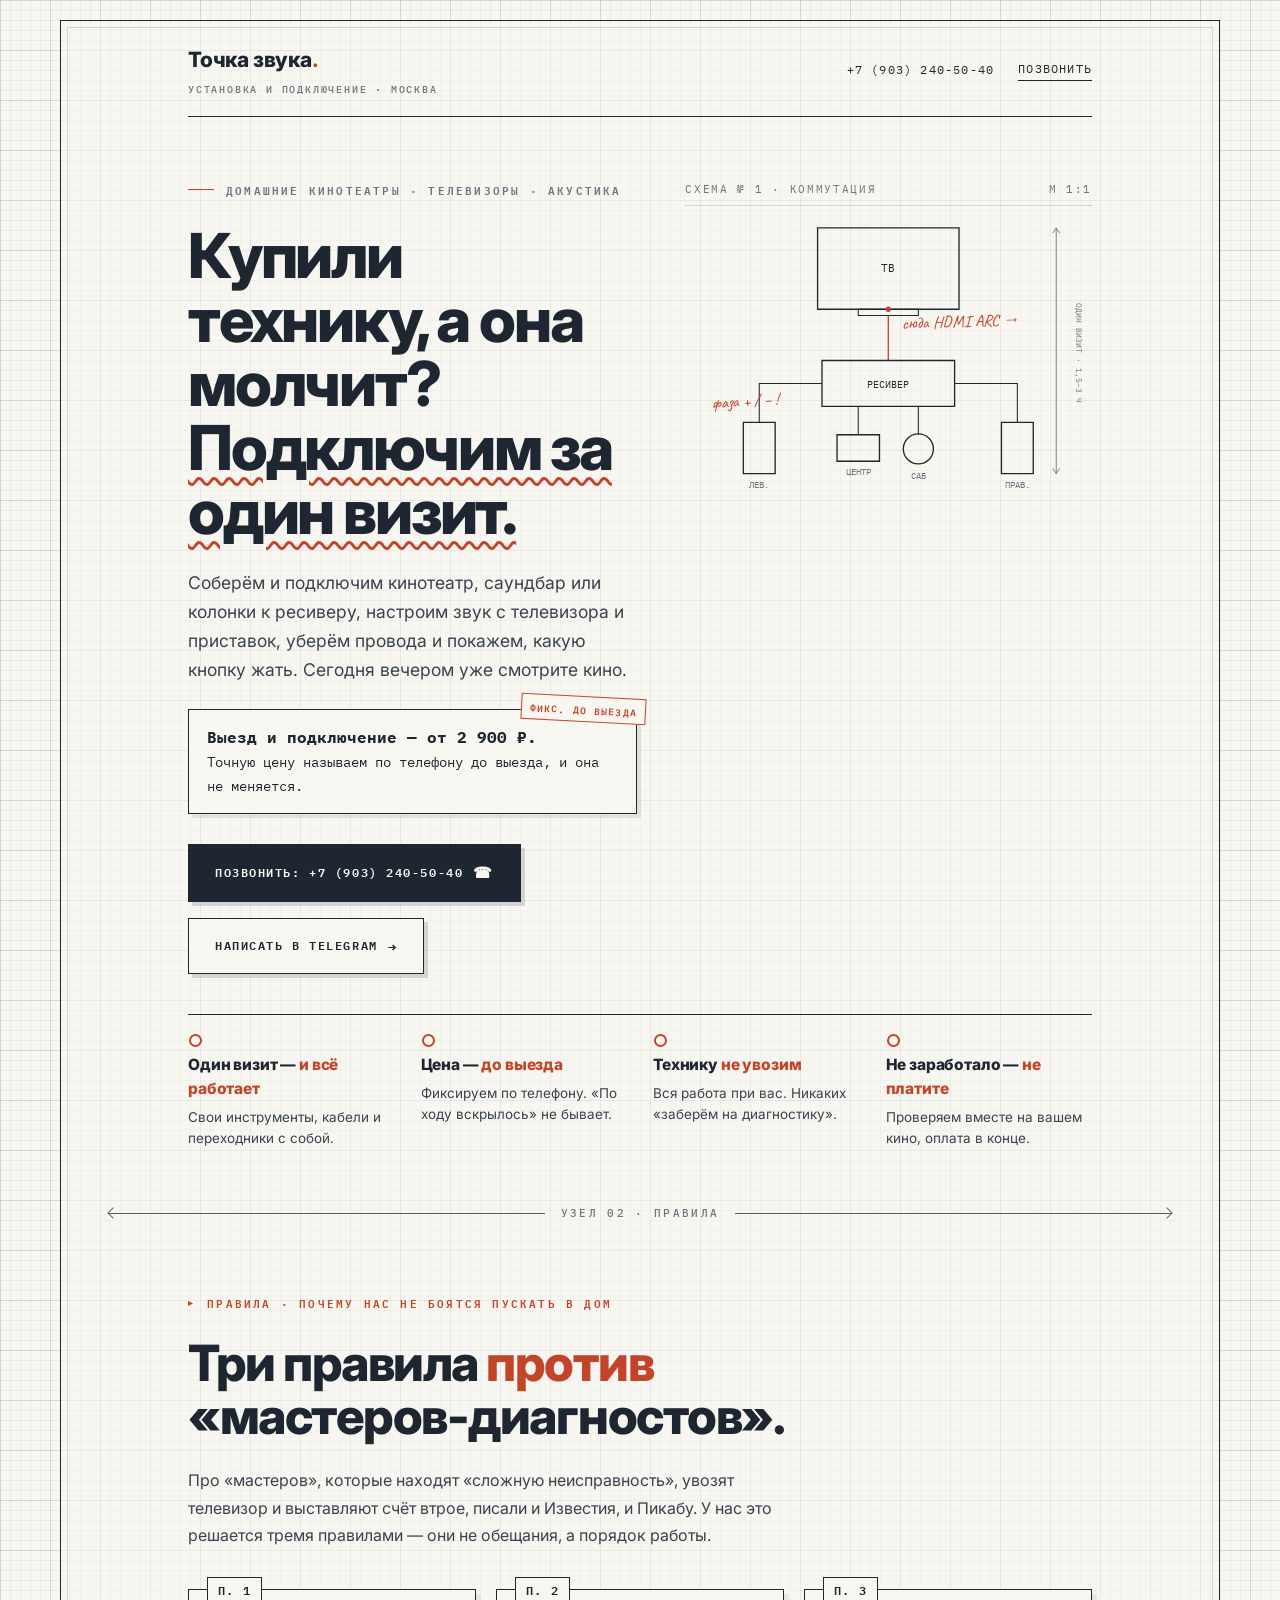
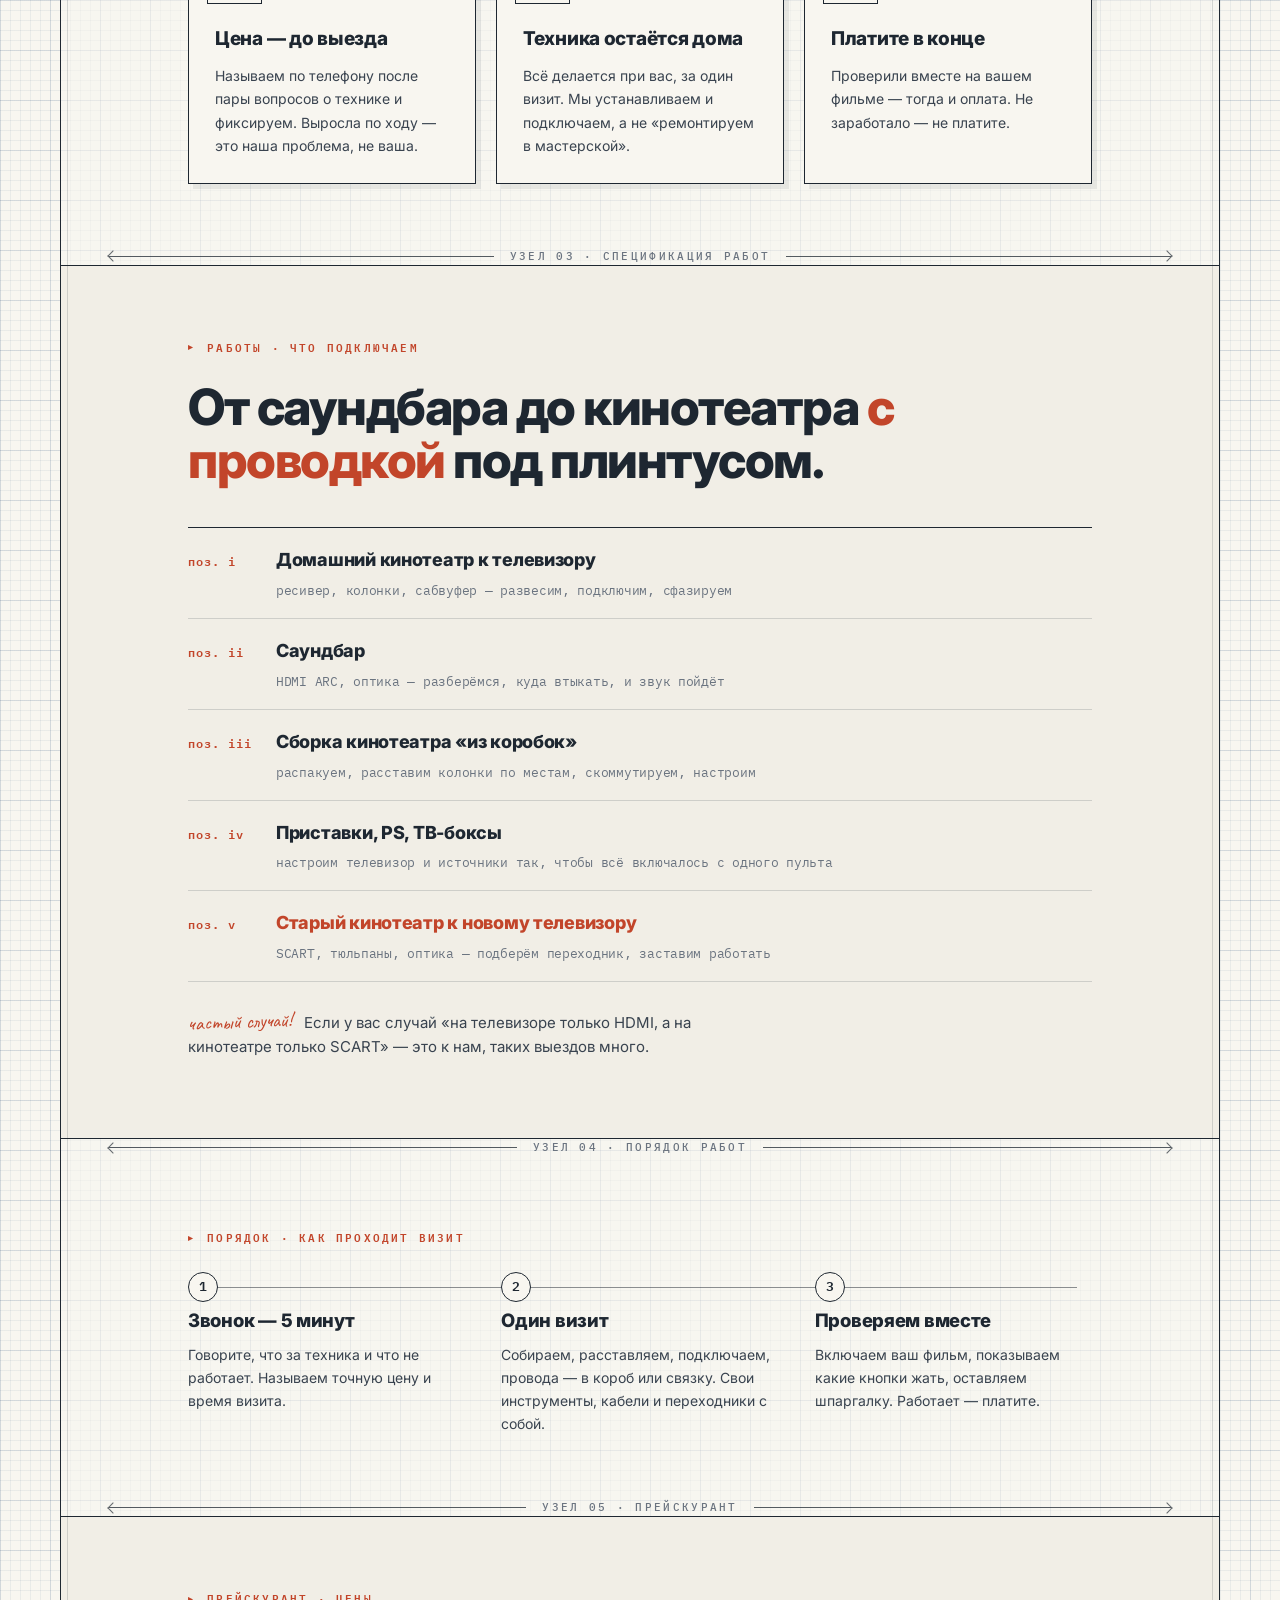
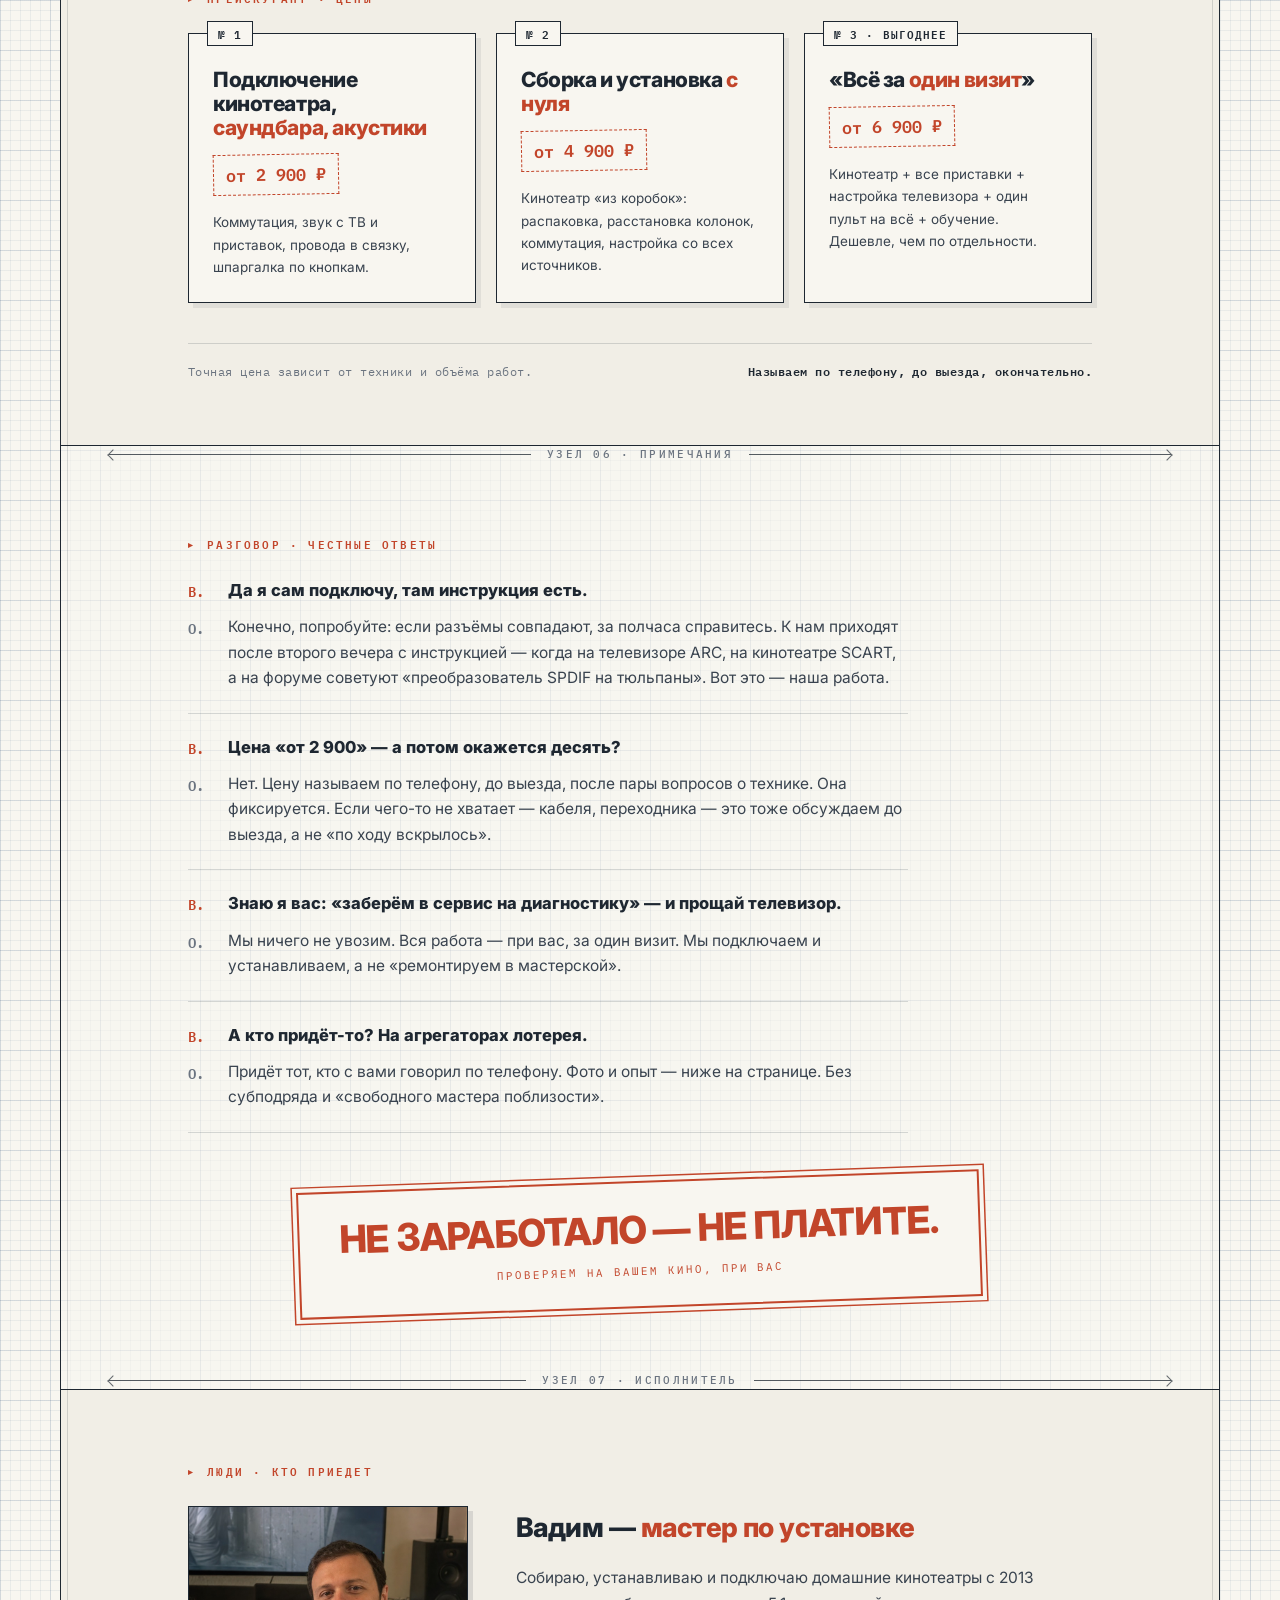
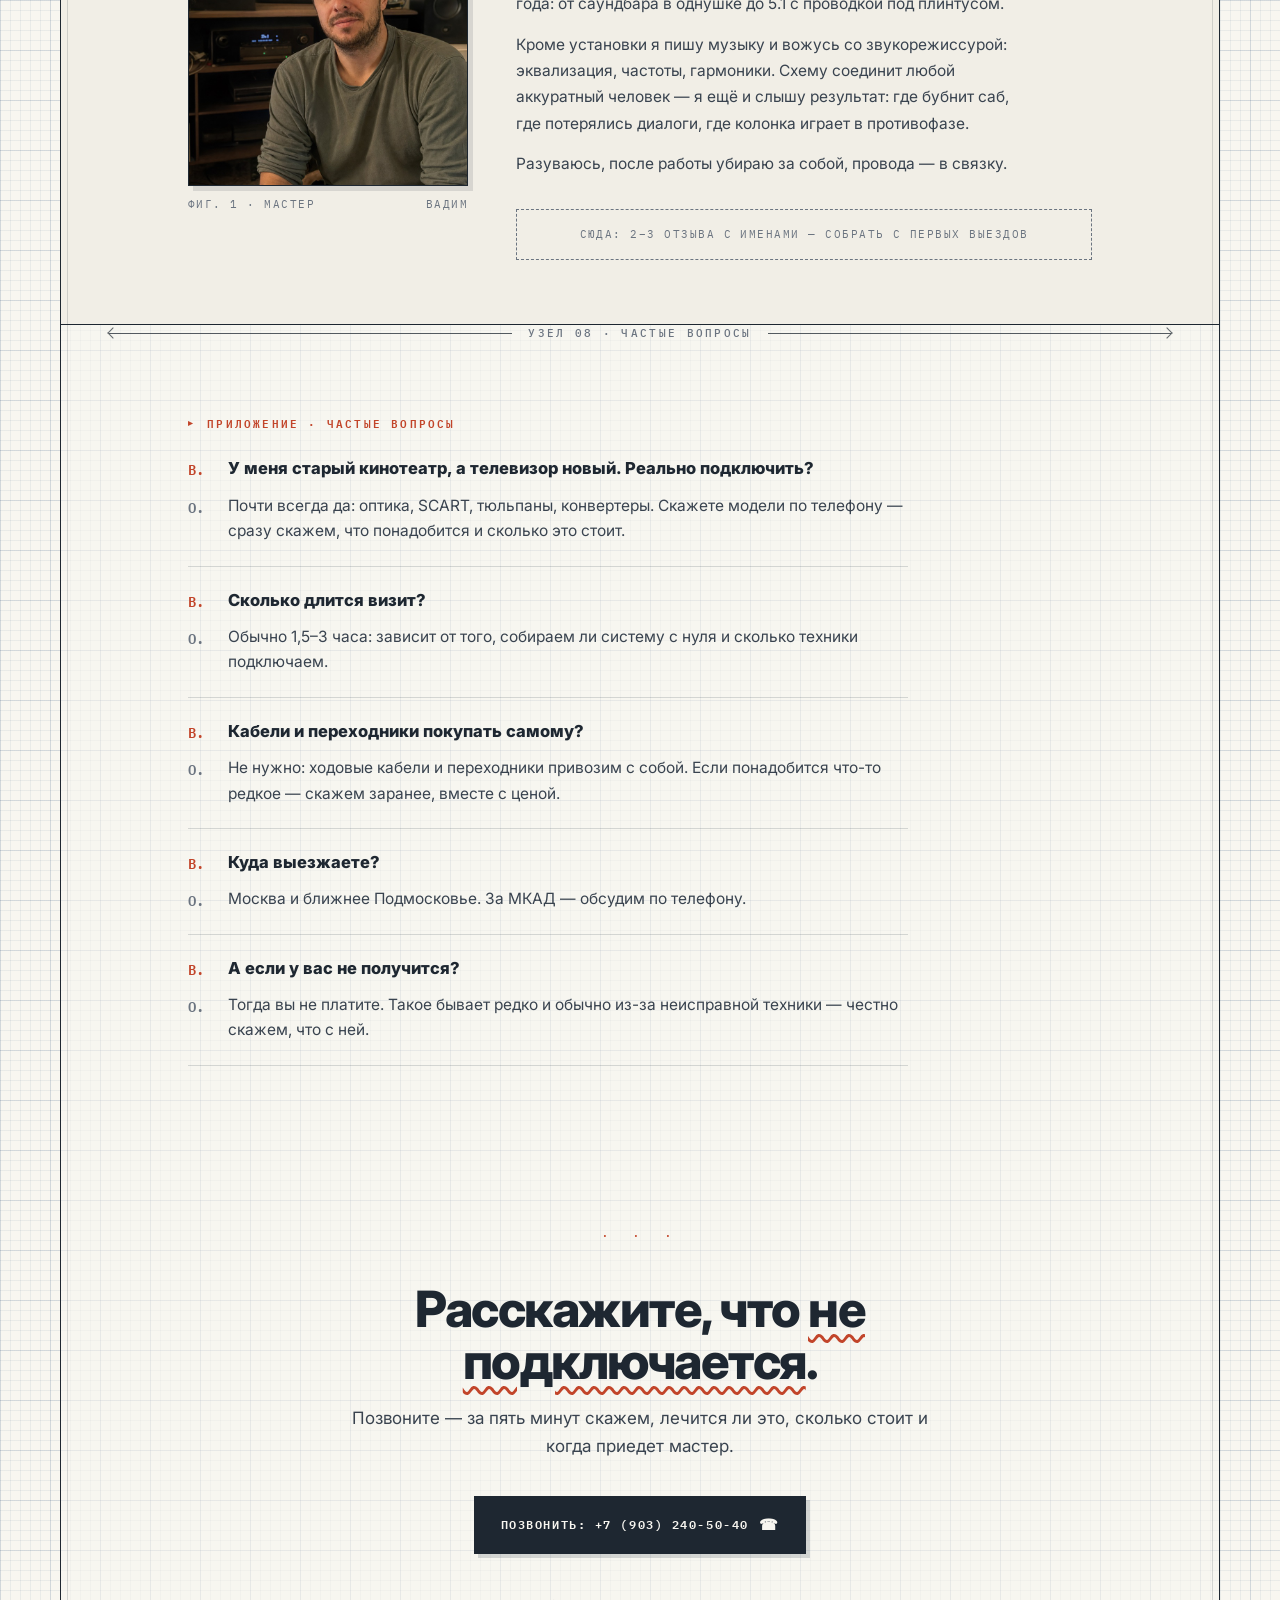
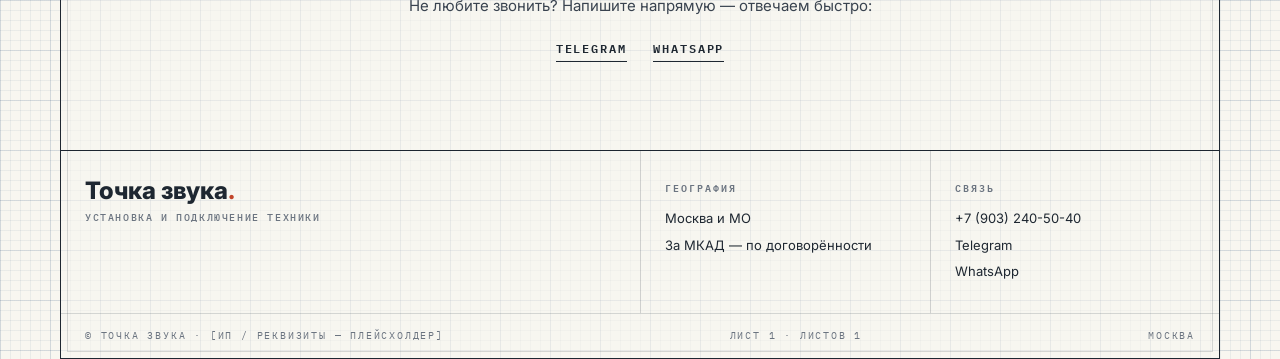
==== index.html @ dd2808a8 "feat: фото мастера в блоке «Кто приедет» Co-Authored-By: Claude Fable 5 <noreply@anthropic.com>" ====
<!doctype html>
<html lang="ru">
<head>
<meta charset="utf-8" />
<meta name="viewport" content="width=device-width,initial-scale=1,viewport-fit=cover" />
<title>Точка звука — установка и подключение домашних кинотеатров и ТВ в Москве</title>
<meta name="description" content="Соберём и подключим домашний кинотеатр, саундбар или колонки к ресиверу за один визит. Цена до выезда, технику не увозим, не заработало — не платите. Москва.">
<link rel="canonical" href="https://tochka-zvuka.ru/">
<link rel="icon" href="/favicon.ico" sizes="16x16 32x32" type="image/x-icon">
<meta property="og:type" content="website">
<meta property="og:title" content="Точка звука — установка и подключение домашних кинотеатров в Москве">
<meta property="og:description" content="Купили технику, а она молчит? Подключим за один визит. Цена до выезда, технику не увозим, не заработало — не платите.">
<meta property="og:url" content="https://tochka-zvuka.ru/">
<meta property="og:locale" content="ru_RU">
<script type="application/ld+json">
{
  "@context": "https://schema.org",
  "@type": "LocalBusiness",
  "name": "Точка звука",
  "description": "Сборка, установка и подключение домашних кинотеатров, саундбаров и акустики в Москве. Мастер Вадим работает с домашними кинотеатрами с 2013 года, сам пишет музыку и настраивает звук на слух. Один визит, цена фиксируется до выезда, технику не увозим, оплата после проверки результата.",
  "url": "https://tochka-zvuka.ru/",
  "telephone": "+79032405040",
  "priceRange": "2900–6900 ₽",
  "areaServed": [
    { "@type": "City", "name": "Москва" },
    { "@type": "AdministrativeArea", "name": "Московская область" }
  ],
  "address": { "@type": "PostalAddress", "addressLocality": "Москва", "addressCountry": "RU" },
  "makesOffer": [
    {
      "@type": "Offer",
      "itemOffered": { "@type": "Service", "name": "Подключение домашнего кинотеатра, саундбара или акустики к телевизору", "serviceType": "Подключение аудио- и видеотехники" },
      "priceSpecification": { "@type": "PriceSpecification", "minPrice": 2900, "priceCurrency": "RUB" }
    },
    {
      "@type": "Offer",
      "itemOffered": { "@type": "Service", "name": "Сборка и установка домашнего кинотеатра с нуля", "serviceType": "Установка домашнего кинотеатра" },
      "priceSpecification": { "@type": "PriceSpecification", "minPrice": 4900, "priceCurrency": "RUB" }
    },
    {
      "@type": "Offer",
      "itemOffered": { "@type": "Service", "name": "Кинотеатр, приставки и настройка телевизора за один визит", "serviceType": "Комплексная установка и настройка техники" },
      "priceSpecification": { "@type": "PriceSpecification", "minPrice": 6900, "priceCurrency": "RUB" }
    }
  ]
}
</script>
<script type="application/ld+json">
{
  "@context": "https://schema.org",
  "@type": "FAQPage",
  "mainEntity": [
    {
      "@type": "Question",
      "name": "Можно ли подключить старый домашний кинотеатр к новому телевизору?",
      "acceptedAnswer": { "@type": "Answer", "text": "Почти всегда да: через оптику, SCART, тюльпаны или конвертеры. Назовите модели по телефону — сразу скажем, что понадобится и сколько это стоит." }
    },
    {
      "@type": "Question",
      "name": "Сколько длится визит мастера?",
      "acceptedAnswer": { "@type": "Answer", "text": "Обычно 1,5–3 часа: зависит от того, собираем ли систему с нуля и сколько техники подключаем." }
    },
    {
      "@type": "Question",
      "name": "Нужно ли самому покупать кабели и переходники?",
      "acceptedAnswer": { "@type": "Answer", "text": "Не нужно: ходовые кабели и переходники мастер привозит с собой. Если понадобится что-то редкое — скажем заранее, вместе с ценой." }
    },
    {
      "@type": "Question",
      "name": "Куда выезжает мастер?",
      "acceptedAnswer": { "@type": "Answer", "text": "Москва и ближнее Подмосковье. За МКАД — по договорённости." }
    },
    {
      "@type": "Question",
      "name": "Что, если подключить не получится?",
      "acceptedAnswer": { "@type": "Answer", "text": "Тогда вы не платите. Такое бывает редко и обычно из-за неисправной техники — честно скажем, что с ней." }
    }
  ]
}
</script>
<link rel="preconnect" href="https://fonts.googleapis.com">
<link rel="preconnect" href="https://fonts.gstatic.com" crossorigin>
<link href="https://fonts.googleapis.com/css2?family=Inter:wght@400;500;600;800&family=IBM+Plex+Mono:wght@400;500;600&family=Caveat:wght@500;600&display=swap" rel="stylesheet">
<style>
  /* чертёжный стиль: миллиметровка, графит, красный карандаш */
  :root {
    --paper: #f8f6f0;
    --paper-2: #f1eee6;
    --ink: #1e2731;
    --ink-2: #39434f;
    --pencil: #6b7480;
    --grid: rgba(46, 84, 126, .07);
    --grid-2: rgba(46, 84, 126, .12);
    --rule: rgba(30, 39, 49, .16);
    --red: #c2452a;
    --red-soft: rgba(194, 69, 42, .08);
    --mono: 'IBM Plex Mono', ui-monospace, monospace;
    --hand: 'Caveat', cursive;
  }
  * { box-sizing: border-box; }
  html { scroll-behavior: smooth; }
  html, body { margin: 0; padding: 0; }
  body {
    background: var(--paper);
    background-image:
      linear-gradient(var(--grid) 1px, transparent 1px),
      linear-gradient(90deg, var(--grid) 1px, transparent 1px),
      linear-gradient(var(--grid-2) 1px, transparent 1px),
      linear-gradient(90deg, var(--grid-2) 1px, transparent 1px);
    background-size: 10px 10px, 10px 10px, 50px 50px, 50px 50px;
    color: var(--ink);
    font-family: 'Inter', system-ui, sans-serif;
    font-size: 16px;
    line-height: 1.6;
    -webkit-font-smoothing: antialiased;
  }
  ::selection { background: var(--ink); color: var(--paper); }

  /* ── чертёжный лист (рамка) ─────────────────────────────── */
  .sheet {
    max-width: 1160px;
    margin: 20px auto 0;
    border: 1.5px solid var(--ink);
    position: relative;
    background: rgba(248, 246, 240, .55);
  }
  .sheet::after {
    content: "";
    position: absolute; inset: 6px;
    border: 1px solid var(--rule);
    pointer-events: none;
  }
  .wrap { max-width: 1000px; margin: 0 auto; padding: 0 48px; position: relative; z-index: 1; }

  /* ── кнопки-штампы ──────────────────────────────────────── */
  .btn {
    display: inline-flex; align-items: center; gap: 10px;
    font-family: var(--mono);
    font-size: 12px; font-weight: 600;
    letter-spacing: .13em; text-transform: uppercase;
    color: var(--ink);
    background: var(--paper);
    border: 1.5px solid var(--ink);
    padding: 16px 26px;
    text-decoration: none;
    cursor: pointer;
    box-shadow: 4px 4px 0 rgba(30, 39, 49, .16);
    transition: transform .16s ease, box-shadow .16s ease, background .16s ease, color .16s ease, border-color .16s ease;
    position: relative;
  }
  .btn::after { content: "→"; font-size: 14px; transition: transform .16s ease; }
  .btn:hover {
    border-color: var(--red); color: var(--red);
    transform: translate(-1px, -1px);
    box-shadow: 6px 6px 0 rgba(194, 69, 42, .22);
  }
  .btn:hover::after { transform: translateX(4px); }
  .btn:active { transform: translate(3px, 3px); box-shadow: 0 0 0 rgba(0,0,0,0); }
  .btn:focus-visible { outline: 2px dashed var(--red); outline-offset: 4px; }
  .btn.fill { background: var(--ink); color: var(--paper); }
  .btn.fill:hover { background: var(--red); border-color: var(--red); color: var(--paper); }
  .btn.tel::after { content: "☎"; font-size: 15px; }

  /* ── панель ─────────────────────────────────────────────── */
  .topbar {
    display: grid;
    grid-template-columns: 1fr auto;
    align-items: center;
    padding: 22px 0 18px;
    border-bottom: 1.5px solid var(--ink);
  }
  .masthead { font-weight: 800; font-size: 21px; letter-spacing: -0.01em; }
  .masthead .dot { color: var(--red); }
  .masthead small {
    display: block; font-family: var(--mono); font-weight: 500;
    font-size: 10px; letter-spacing: .18em; text-transform: uppercase;
    color: var(--pencil); margin-top: 5px;
  }
  .topbar .meta { display: flex; gap: 24px; align-items: center; font-family: var(--mono); font-size: 12px; letter-spacing: .1em; text-transform: uppercase; }
  .topbar .meta a { color: var(--ink); text-decoration: none; border-bottom: 1px solid transparent; transition: color .15s, border-color .15s; }
  .topbar .meta a:hover { color: var(--red); border-bottom-color: var(--red); }
  .topbar .meta .cta { border-bottom: 1.5px solid var(--ink); padding-bottom: 2px; }

  /* ── размерные линии между блоками ──────────────────────── */
  .dim {
    display: flex; align-items: center; gap: 16px;
    padding: 0; margin: 0 48px;
    user-select: none;
  }
  .dim .l {
    flex: 1; height: 1px; background: var(--ink); position: relative; opacity: .75;
  }
  .dim .l::before, .dim .l::after {
    content: ""; position: absolute; top: -3.5px; border: solid var(--ink);
    border-width: 0 0 1px 1px; width: 7px; height: 7px; opacity: .9;
  }
  .dim .l.a::before { left: 0; transform: rotate(45deg); }
  .dim .l.a::after { display: none; }
  .dim .l.b::after { right: 0; transform: rotate(225deg); }
  .dim .l.b::before { display: none; }
  .dim .t {
    font-family: var(--mono); font-size: 10.5px; font-weight: 500;
    letter-spacing: .22em; text-transform: uppercase; color: var(--pencil);
    white-space: nowrap;
  }

  /* ── заголовки секций ───────────────────────────────────── */
  section { padding: 72px 0 64px; }
  .section-label {
    font-family: var(--mono); font-size: 11px; font-weight: 600;
    letter-spacing: .2em; text-transform: uppercase; color: var(--red);
    display: flex; align-items: center; gap: 12px; margin-bottom: 26px;
  }
  .section-label::before { content: "▸"; font-size: 9px; }
  .section-title {
    font-weight: 800;
    font-size: clamp(30px, 4.2vw, 50px);
    line-height: 1.06; letter-spacing: -0.03em;
    margin: 0 0 40px; max-width: 22ch;
  }
  .section-title em { font-style: normal; color: var(--red); }

  /* ── герой ──────────────────────────────────────────────── */
  .hero { padding: 64px 0 56px; }
  .hero-grid { display: grid; grid-template-columns: 1.05fr .95fr; gap: 48px; align-items: start; }
  .kicker {
    font-family: var(--mono); font-size: 11px; font-weight: 600;
    letter-spacing: .2em; text-transform: uppercase; color: var(--pencil);
    margin-bottom: 26px; display: flex; align-items: center; gap: 12px;
  }
  .kicker::before { content: ""; width: 26px; height: 1px; background: var(--red); }
  h1.headline {
    font-weight: 800;
    font-size: clamp(36px, 5.4vw, 62px);
    line-height: 1.03; letter-spacing: -0.035em;
    margin: 0 0 26px; max-width: 18ch;
  }
  h1 .it {
    text-decoration: underline wavy var(--red);
    text-decoration-thickness: 2.5px;
    text-underline-offset: 7px;
  }
  .standfirst { font-size: 17.5px; line-height: 1.65; color: var(--ink-2); max-width: 52ch; margin: 0 0 24px; }
  .price-line {
    font-family: var(--mono); font-size: 14px; line-height: 1.7; color: var(--ink);
    border: 1.5px solid var(--ink); background: var(--paper);
    padding: 14px 18px; margin: 0 0 30px; max-width: 480px;
    box-shadow: 4px 4px 0 rgba(30,39,49,.1);
    position: relative;
  }
  .price-line b { font-size: 16px; }
  .price-line .st {
    position: absolute; top: -14px; right: -10px;
    font-family: var(--mono); font-size: 9.5px; font-weight: 600; letter-spacing: .12em;
    color: var(--red); border: 1.5px solid var(--red); background: var(--paper);
    padding: 4px 8px; transform: rotate(3deg); text-transform: uppercase;
  }
  .hero-cta { display: flex; align-items: center; gap: 16px; flex-wrap: wrap; margin-bottom: 40px; }

  /* чертёж-схема в герое */
  .draft-card { position: relative; }
  .draft-card .cap {
    font-family: var(--mono); font-size: 10.5px; letter-spacing: .16em;
    text-transform: uppercase; color: var(--pencil);
    display: flex; justify-content: space-between;
    border-bottom: 1px solid var(--rule); padding-bottom: 8px; margin-bottom: 6px;
  }
  .draft-card svg { width: 100%; height: auto; display: block; }
  .hand-note {
    font-family: var(--hand); font-size: 21px; color: var(--red);
    transform: rotate(-2deg); display: inline-block; line-height: 1.2;
  }

  /* буллиты как выноски */
  .bullets {
    list-style: none; margin: 0; padding: 24px 0 0;
    border-top: 1.5px solid var(--ink);
    display: grid; grid-template-columns: repeat(4, 1fr); gap: 26px;
  }
  .bullets li { font-size: 13.5px; line-height: 1.55; color: var(--ink-2); position: relative; padding-top: 14px; }
  .bullets li::before {
    content: ""; position: absolute; top: -5px; left: 1px;
    width: 9px; height: 9px; border-radius: 50%;
    background: var(--paper); border: 2px solid var(--red);
  }
  .bullets li b {
    display: block; font-weight: 800; font-size: 15.5px;
    color: var(--ink); margin-bottom: 6px; letter-spacing: -0.01em;
  }
  .bullets li b em { font-style: normal; color: var(--red); }

  /* ── анти-развод: узлы ──────────────────────────────────── */
  .trust .intro { font-size: 16px; color: var(--ink-2); max-width: 62ch; margin: -16px 0 40px; line-height: 1.7; }
  .trust-grid { display: grid; grid-template-columns: repeat(3, 1fr); gap: 20px; }
  .trust-card {
    border: 1.5px solid var(--ink); background: var(--paper);
    padding: 26px; position: relative;
    box-shadow: 5px 5px 0 rgba(30,39,49,.08);
    transition: box-shadow .2s ease, transform .2s ease;
  }
  .trust-card:hover { transform: translate(-2px, -2px); box-shadow: 8px 8px 0 rgba(194,69,42,.14); }
  .trust-card .n {
    position: absolute; top: -13px; left: 18px;
    font-family: var(--mono); font-size: 12px; font-weight: 600;
    background: var(--paper); border: 1.5px solid var(--ink);
    padding: 3px 10px; letter-spacing: .1em;
  }
  .trust-card h3 { font-weight: 800; font-size: 19px; letter-spacing: -0.015em; margin: 8px 0 10px; }
  .trust-card p { font-size: 14px; line-height: 1.65; color: var(--ink-2); margin: 0; }

  /* ── что подключаем: спецификация ───────────────────────── */
  .what { background: var(--paper-2); border-top: 1.5px solid var(--ink); border-bottom: 1.5px solid var(--ink); }
  .what-list { border-top: 1.5px solid var(--ink); }
  .what-row {
    display: grid; grid-template-columns: 64px 1fr; gap: 24px;
    padding: 18px 0; border-bottom: 1px solid var(--rule);
    align-items: baseline;
    transition: background .2s ease, padding-left .2s ease;
  }
  .what-row:hover { background: var(--red-soft); padding-left: 10px; }
  .what-row .gn { font-family: var(--mono); font-size: 12px; font-weight: 600; color: var(--red); letter-spacing: .08em; }
  .what-row .t { font-weight: 800; font-size: 18px; letter-spacing: -0.015em; }
  .what-row .t small {
    display: block; font-weight: 400; font-family: var(--mono);
    font-size: 12.5px; color: var(--pencil); margin-top: 5px; line-height: 1.6;
  }
  .what-row.hot .t { color: var(--red); }
  .what .note { font-size: 15px; color: var(--ink-2); margin-top: 28px; max-width: 58ch; }
  .what .note .hand-note { font-size: 20px; margin-right: 8px; }

  /* ── шаги: этапы с размерной линией ─────────────────────── */
  .steps-grid { display: grid; grid-template-columns: repeat(3, 1fr); gap: 36px; position: relative; padding-top: 34px; }
  .steps-grid::before {
    content: ""; position: absolute; top: 15px; left: 15px; right: 15px;
    height: 1px; background: var(--ink); opacity: .5;
  }
  .step { position: relative; }
  .step .n {
    position: absolute; top: -34px; left: 0;
    width: 30px; height: 30px; border-radius: 50%;
    border: 1.5px solid var(--ink); background: var(--paper);
    font-family: var(--mono); font-size: 13px; font-weight: 600;
    display: flex; align-items: center; justify-content: center;
  }
  .step h3 { font-weight: 800; font-size: 18.5px; margin: 0 0 8px; letter-spacing: -0.015em; }
  .step p { font-size: 14px; line-height: 1.65; color: var(--ink-2); margin: 0; }

  /* ── цены: позиции спецификации ─────────────────────────── */
  .prices { background: var(--paper-2); border-top: 1.5px solid var(--ink); border-bottom: 1.5px solid var(--ink); }
  .price-grid { display: grid; grid-template-columns: repeat(3, 1fr); gap: 20px; }
  .price-card {
    border: 1.5px solid var(--ink); background: var(--paper);
    padding: 24px; display: flex; flex-direction: column; position: relative;
    box-shadow: 5px 5px 0 rgba(30,39,49,.08);
    transition: box-shadow .2s ease, transform .2s ease;
  }
  .price-card:hover { transform: translate(-2px, -2px); box-shadow: 8px 8px 0 rgba(194,69,42,.14); }
  .price-card .pnum {
    position: absolute; top: -13px; left: 18px;
    font-family: var(--mono); font-size: 11px; font-weight: 600;
    background: var(--paper); border: 1.5px solid var(--ink);
    padding: 3px 10px; letter-spacing: .1em; text-transform: uppercase;
  }
  .price-card h3 { font-weight: 800; font-size: 21px; line-height: 1.15; letter-spacing: -0.02em; margin: 10px 0 14px; }
  .price-card h3 em { font-style: normal; color: var(--red); }
  .price-card .cost {
    font-family: var(--mono); font-size: 17px; font-weight: 600;
    border: 1.5px dashed var(--red); color: var(--red);
    display: inline-block; align-self: flex-start;
    padding: 6px 12px; margin-bottom: 16px; transform: rotate(-1deg);
  }
  .price-card p { font-size: 13.5px; line-height: 1.65; color: var(--ink-2); margin: 0; }
  .prices .price-foot {
    margin-top: 40px; padding-top: 18px; border-top: 1px solid var(--rule);
    font-family: var(--mono); font-size: 12px; color: var(--pencil);
    display: flex; justify-content: space-between; gap: 28px; flex-wrap: wrap;
    letter-spacing: .04em;
  }
  .prices .price-foot b { color: var(--ink); font-weight: 600; }

  /* ── возражения: пометки на полях ───────────────────────── */
  .qa-list { max-width: 720px; }
  .qa-list .exchange { padding: 22px 0; border-bottom: 1px solid var(--rule); }
  .qa-list .exchange:first-child { padding-top: 0; }
  .qa-list .q {
    font-weight: 800; font-size: 16.5px; line-height: 1.4; margin: 0 0 12px;
    display: grid; grid-template-columns: 30px 1fr; gap: 10px;
  }
  .qa-list .q::before { content: "В."; font-family: var(--mono); color: var(--red); font-weight: 600; font-size: 14px; padding-top: 2px; }
  .qa-list .a {
    font-size: 15.5px; line-height: 1.65; color: var(--ink-2); margin: 0;
    display: grid; grid-template-columns: 30px 1fr; gap: 10px;
  }
  .qa-list .a::before { content: "О."; font-family: var(--mono); color: var(--pencil); font-weight: 600; font-size: 14px; padding-top: 2px; }

  /* штамп-гарантия */
  .qa-pull { margin: 48px 0 0; display: flex; justify-content: center; }
  .qa-pull .stamp {
    border: 2.5px solid var(--red); color: var(--red);
    padding: 26px 40px; text-align: center; transform: rotate(-2deg);
    position: relative; background: var(--paper);
    box-shadow: 0 0 0 4px var(--paper), 0 0 0 5.5px var(--red);
  }
  .qa-pull blockquote {
    margin: 0; font-weight: 800;
    font-size: clamp(24px, 3.4vw, 38px);
    line-height: 1.1; letter-spacing: -0.02em; text-transform: uppercase;
  }
  .qa-pull cite {
    display: block; margin-top: 12px;
    font-family: var(--mono); font-size: 11px; letter-spacing: .18em;
    text-transform: uppercase; font-style: normal;
  }

  /* ── кто приедет ────────────────────────────────────────── */
  .master { background: var(--paper-2); border-top: 1.5px solid var(--ink); border-bottom: 1.5px solid var(--ink); }
  .master-grid { display: grid; grid-template-columns: 280px 1fr; gap: 48px; align-items: start; }
  .master-photo {
    display: block; width: 100%; height: auto;
    border: 1.5px solid var(--ink);
    box-shadow: 5px 5px 0 rgba(30, 39, 49, .12);
  }
  .master-figure { margin: 0; }
  .master-figure figcaption {
    margin-top: 10px;
    font-family: var(--mono); font-size: 10.5px; letter-spacing: .14em;
    text-transform: uppercase; color: var(--pencil);
    display: flex; justify-content: space-between; gap: 10px;
  }
  .master-copy h3 { font-weight: 800; font-size: 27px; letter-spacing: -0.02em; margin: 0 0 16px; }
  .master-copy h3 em { font-style: normal; color: var(--red); }
  .master-copy p { font-size: 15.5px; line-height: 1.7; color: var(--ink-2); max-width: 52ch; margin: 0 0 14px; }
  .master-copy .todo {
    font-family: var(--mono); font-size: 11.5px; color: var(--pencil);
    border-left: 2px solid var(--red); padding-left: 14px; margin-top: 20px;
    line-height: 1.8; max-width: 52ch;
  }
  .reviews-ph {
    margin-top: 32px; border: 1.5px dashed var(--pencil); padding: 16px;
    font-family: var(--mono); font-size: 10.5px; letter-spacing: .14em;
    text-transform: uppercase; color: var(--pencil); text-align: center;
  }

  /* ── финал ──────────────────────────────────────────────── */
  .final { padding: 96px 0 88px; }
  .final-inner { max-width: 620px; margin: 0 auto; text-align: center; }
  .final .rule3 { font-family: var(--mono); color: var(--red); letter-spacing: .6em; font-size: 13px; margin-bottom: 36px; }
  .final h2 {
    font-weight: 800; font-size: clamp(32px, 4.6vw, 50px);
    letter-spacing: -0.03em; line-height: 1.05; margin: 0 0 16px;
  }
  .final h2 em { font-style: normal; text-decoration: underline wavy var(--red); text-decoration-thickness: 2.5px; text-underline-offset: 7px; }
  .final .sub { font-size: 17px; line-height: 1.65; color: var(--ink-2); margin: 0 0 36px; }
  .final .sub2 { font-size: 15px; color: var(--ink-2); margin: 40px 0 0; }
  .msgrs { display: flex; gap: 26px; justify-content: center; margin-top: 20px; flex-wrap: wrap; }
  .msgrs a {
    font-family: var(--mono); color: var(--ink); text-decoration: none;
    font-size: 12px; font-weight: 600; letter-spacing: .16em; text-transform: uppercase;
    border-bottom: 1.5px solid var(--ink); padding-bottom: 3px;
    transition: color .15s, border-color .15s;
  }
  .msgrs a:hover { color: var(--red); border-color: var(--red); }

  /* ── подвал: основная надпись ───────────────────────────── */
  footer { border-top: 1.5px solid var(--ink); }
  .foot-grid { display: grid; grid-template-columns: 2fr 1fr 1fr; }
  .foot-grid > div { padding: 28px 24px; }
  .foot-grid > div + div { border-left: 1px solid var(--rule); }
  .foot-grid .brand { font-weight: 800; font-size: 24px; line-height: 1; }
  .foot-grid .brand .dot { color: var(--red); }
  .foot-grid .brand .tag {
    display: block; font-family: var(--mono); font-weight: 500;
    font-size: 10px; letter-spacing: .16em; text-transform: uppercase;
    color: var(--pencil); margin-top: 10px;
  }
  .foot-grid .col h4 {
    font-family: var(--mono); font-size: 10px; letter-spacing: .2em;
    text-transform: uppercase; color: var(--pencil); margin: 0 0 10px; font-weight: 600;
  }
  .foot-grid .col a, .foot-grid .col span { display: block; color: var(--ink); text-decoration: none; font-size: 13px; padding: 3px 0; }
  .foot-grid .col a:hover { color: var(--red); }
  .colophon {
    border-top: 1px solid var(--rule);
    padding: 14px 24px;
    display: flex; justify-content: space-between; gap: 18px; flex-wrap: wrap;
    font-family: var(--mono); font-size: 10px; letter-spacing: .18em;
    text-transform: uppercase; color: var(--pencil);
  }

  /* ── мобильная панель ───────────────────────────────────── */
  .mobile-bar {
    position: fixed; bottom: 0; left: 0; right: 0; z-index: 60; display: none;
    background: var(--paper); border-top: 1.5px solid var(--ink);
    padding: 12px 16px; gap: 12px;
  }
  .mobile-bar .btn { flex: 1; justify-content: center; padding: 14px 10px; box-shadow: none; }

  /* ── появление и прорисовка линий ───────────────────────── */
  .rv { opacity: 0; transform: translateY(12px); transition: opacity .55s ease, transform .55s ease; }
  .rv.on { opacity: 1; transform: none; }
  svg .draw { stroke-dasharray: 1; stroke-dashoffset: 1; }
  .on svg .draw, svg.on .draw { stroke-dashoffset: 0; transition: stroke-dashoffset 1.4s ease .15s; }
  @media (prefers-reduced-motion: reduce) {
    .rv { opacity: 1; transform: none; transition: none; }
    svg .draw { stroke-dashoffset: 0 !important; transition: none !important; }
    html { scroll-behavior: auto; }
  }

  /* ── адаптив ────────────────────────────────────────────── */
  @media (max-width: 940px) {
    .wrap { padding: 0 28px; }
    .dim { margin: 0 28px; }
    .hero-grid { grid-template-columns: 1fr; gap: 36px; }
    .draft-card { max-width: 560px; }
    .bullets { grid-template-columns: 1fr 1fr; gap: 22px; }
    /* iPad: карточки сеткой, а не колонкой во всю ширину */
    .trust-grid, .price-grid { grid-template-columns: repeat(auto-fit, minmax(215px, 1fr)); gap: 22px; row-gap: 30px; }
    .steps-grid { grid-template-columns: repeat(auto-fit, minmax(200px, 1fr)); gap: 36px; row-gap: 44px; padding-top: 0; }
    .steps-grid::before { display: none; }
    .step { padding-left: 44px; }
    .step .n { top: -2px; }
    .master-grid { grid-template-columns: 1fr; gap: 30px; }
    .master-photo { max-width: 280px; }
  }
  @media (max-width: 600px) {
    .sheet { margin: 8px 8px 0; }
    .wrap { padding: 0 18px; }
    .dim { margin: 0 18px; }
    .dim .t { letter-spacing: .12em; font-size: 9.5px; }
    .topbar { grid-template-columns: 1fr auto; }
    .topbar .meta .phone-num { display: none; }
    .hero { padding: 44px 0 42px; }
    .hero-grid { gap: 26px; }
    section { padding: 52px 0 46px; }
    /* кнопки: во всю ширину, номер не переносится */
    .btn {
      width: 100%; justify-content: center;
      padding: 17px 12px;
      font-size: 11.5px; letter-spacing: .07em;
      white-space: nowrap;
    }
    .hero-cta { flex-direction: column; align-items: stretch; gap: 12px; margin-bottom: 14px; }
    /* маркер буллита — слева от заголовка, не отдельной строкой */
    .bullets { grid-template-columns: 1fr; gap: 20px; }
    .bullets li { padding-top: 0; padding-left: 22px; }
    .bullets li::before { top: 5px; left: 0; }
    .foot-grid { grid-template-columns: 1fr; }
    .foot-grid > div + div { border-left: 0; border-top: 1px solid var(--rule); }
    .final { padding: 60px 0 56px; }
    .final .btn { width: auto; }
    .mobile-bar { display: flex; padding-bottom: calc(12px + env(safe-area-inset-bottom)); }
    footer { padding-bottom: 0; }
    body { padding-bottom: calc(80px + env(safe-area-inset-bottom)); }
    .qa-pull .stamp { padding: 20px 22px; }
  }
</style>
<!-- Yandex.Metrika counter -->
<script type="text/javascript">
    (function(m,e,t,r,i,k,a){
        m[i]=m[i]||function(){(m[i].a=m[i].a||[]).push(arguments)};
        m[i].l=1*new Date();
        for (var j = 0; j < document.scripts.length; j++) {if (document.scripts[j].src === r) { return; }}
        k=e.createElement(t),a=e.getElementsByTagName(t)[0],k.async=1,k.src=r,a.parentNode.insertBefore(k,a)
    })(window, document,'script','https://mc.yandex.ru/metrika/tag.js?id=110790994', 'ym');

    ym(110790994, 'init', {ssr:true, webvisor:true, clickmap:true, ecommerce:"dataLayer", referrer: document.referrer, url: location.href, accurateTrackBounce:true, trackLinks:true});
</script>
<noscript><div><img src="https://mc.yandex.ru/watch/110790994" style="position:absolute; left:-9999px;" alt="" /></div></noscript>
<!-- /Yandex.Metrika counter -->
</head>
<body>

<div class="sheet">

<div class="wrap">
  <!-- ── Панель ─────────────────────────────────────────── -->
  <header class="topbar">
    <div class="masthead">Точка звука<span class="dot">.</span>
      <small>Установка и подключение · Москва</small>
    </div>
    <div class="meta">
      <a class="phone-num" href="tel:+79032405040">+7 (903) 240-50-40</a>
      <a class="cta" href="tel:+79032405040">Позвонить</a>
    </div>
  </header>

  <!-- ── Первый экран ───────────────────────────────────── -->
  <section class="hero">
    <div class="hero-grid">
      <div>
        <div class="kicker">Домашние кинотеатры · телевизоры · акустика</div>
        <h1 class="headline">Купили технику, а она молчит? <span class="it">Подключим за один визит.</span></h1>
        <p class="standfirst">Соберём и подключим кинотеатр, саундбар или колонки к ресиверу, настроим звук с телевизора и приставок, уберём провода и покажем, какую кнопку жать. Сегодня вечером уже смотрите кино.</p>
        <div class="price-line">
          <span class="st">фикс. до выезда</span>
          <b>Выезд и подключение — от 2 900 ₽.</b><br>
          Точную цену называем по телефону до выезда, и она не меняется.
        </div>
        <div class="hero-cta">
          <a class="btn fill tel" href="tel:+79032405040">Позвонить: +7 (903) 240-50-40</a>
          <a class="btn" href="https://t.me/vad6277">Написать в Telegram</a>
        </div>
      </div>

      <!-- схема подключения, лист 1 -->
      <div class="draft-card rv">
        <div class="cap"><span>Схема № 1 · Коммутация</span><span>М 1:1</span></div>
        <svg viewBox="0 0 460 330" role="img" aria-label="Схема подключения домашнего кинотеатра">
          <!-- ТВ -->
          <rect class="draw" x="150" y="18" width="160" height="92" fill="none" stroke="#1e2731" stroke-width="1.5" pathLength="1"/>
          <rect x="196" y="110" width="68" height="7" fill="none" stroke="#1e2731" stroke-width="1.2" class="draw" pathLength="1"/>
          <text x="230" y="68" text-anchor="middle" font-family="IBM Plex Mono, monospace" font-size="12" fill="#1e2731">ТВ</text>
          <!-- порт ARC -->
          <circle cx="230" cy="110" r="3" fill="#c2452a"/>
          <text x="245" y="132" font-family="Caveat, cursive" font-size="19" fill="#c2452a" transform="rotate(-2 245 132)">сюда HDMI ARC →</text>
          <!-- линия ТВ → ресивер -->
          <path class="draw" d="M230,117 L230,168" fill="none" stroke="#c2452a" stroke-width="1.5" stroke-dasharray="none" pathLength="1"/>
          <!-- Ресивер -->
          <rect class="draw" x="155" y="168" width="150" height="52" fill="none" stroke="#1e2731" stroke-width="1.5" pathLength="1"/>
          <text x="230" y="199" text-anchor="middle" font-family="IBM Plex Mono, monospace" font-size="11.5" fill="#1e2731">РЕСИВЕР</text>
          <!-- линии к колонкам -->
          <path class="draw" d="M155,194 L84,194 L84,238" fill="none" stroke="#1e2731" stroke-width="1.2" pathLength="1"/>
          <path class="draw" d="M305,194 L376,194 L376,238" fill="none" stroke="#1e2731" stroke-width="1.2" pathLength="1"/>
          <path class="draw" d="M196,220 L196,252" fill="none" stroke="#1e2731" stroke-width="1.2" pathLength="1"/>
          <path class="draw" d="M264,220 L264,252" fill="none" stroke="#1e2731" stroke-width="1.2" pathLength="1"/>
          <!-- колонки -->
          <rect class="draw" x="66" y="238" width="36" height="58" fill="none" stroke="#1e2731" stroke-width="1.5" pathLength="1"/>
          <text x="84" y="312" text-anchor="middle" font-family="IBM Plex Mono, monospace" font-size="10" fill="#6b7480">ЛЕВ.</text>
          <rect class="draw" x="358" y="238" width="36" height="58" fill="none" stroke="#1e2731" stroke-width="1.5" pathLength="1"/>
          <text x="376" y="312" text-anchor="middle" font-family="IBM Plex Mono, monospace" font-size="10" fill="#6b7480">ПРАВ.</text>
          <rect class="draw" x="172" y="252" width="48" height="30" fill="none" stroke="#1e2731" stroke-width="1.5" pathLength="1"/>
          <text x="196" y="298" text-anchor="middle" font-family="IBM Plex Mono, monospace" font-size="10" fill="#6b7480">ЦЕНТР</text>
          <circle class="draw" cx="264" cy="268" r="17" fill="none" stroke="#1e2731" stroke-width="1.5" pathLength="1"/>
          <text x="264" y="302" text-anchor="middle" font-family="IBM Plex Mono, monospace" font-size="10" fill="#6b7480">САБ</text>
          <!-- пометка фазы -->
          <text x="30" y="222" font-family="Caveat, cursive" font-size="19" fill="#c2452a" transform="rotate(-3 30 222)">фаза + / − !</text>
          <!-- размерная линия -->
          <path class="draw" d="M420,18 L420,296" fill="none" stroke="#6b7480" stroke-width="1" pathLength="1"/>
          <path d="M416,24 L420,18 L424,24" fill="none" stroke="#6b7480" stroke-width="1"/>
          <path d="M416,290 L420,296 L424,290" fill="none" stroke="#6b7480" stroke-width="1"/>
          <text x="442" y="160" text-anchor="middle" font-family="IBM Plex Mono, monospace" font-size="9.5" fill="#6b7480" transform="rotate(90 442 160)">ОДИН ВИЗИТ · 1,5–3 Ч</text>
        </svg>
      </div>
    </div>

    <ul class="bullets">
      <li class="rv"><b>Один визит — <em>и всё работает</em></b>Свои инструменты, кабели и переходники с собой.</li>
      <li class="rv"><b>Цена — <em>до выезда</em></b>Фиксируем по телефону. «По ходу вскрылось» не бывает.</li>
      <li class="rv"><b>Технику <em>не увозим</em></b>Вся работа при вас. Никаких «заберём на диагностику».</li>
      <li class="rv"><b>Не заработало — <em>не платите</em></b>Проверяем вместе на вашем кино, оплата в конце.</li>
    </ul>
  </section>
</div>

<div class="dim" aria-hidden="true"><span class="l a"></span><span class="t">Узел 02 · Правила</span><span class="l b"></span></div>

<div class="wrap">
  <!-- ── Анти-развод ────────────────────────────────────── -->
  <section class="trust">
    <div class="section-label">Правила · Почему нас не боятся пускать в дом</div>
    <h2 class="section-title">Три правила <em>против</em> «мастеров-диагностов».</h2>
    <p class="intro">Про «мастеров», которые находят «сложную неисправность», увозят телевизор и выставляют счёт втрое, писали и Известия, и Пикабу. У нас это решается тремя правилами — они не обещания, а порядок работы.</p>
    <div class="trust-grid">
      <div class="trust-card rv">
        <span class="n">П. 1</span>
        <h3>Цена — до выезда</h3>
        <p>Называем по телефону после пары вопросов о технике и фиксируем. Выросла по ходу — это наша проблема, не ваша.</p>
      </div>
      <div class="trust-card rv">
        <span class="n">П. 2</span>
        <h3>Техника остаётся дома</h3>
        <p>Всё делается при вас, за один визит. Мы устанавливаем и подключаем, а не «ремонтируем в мастерской».</p>
      </div>
      <div class="trust-card rv">
        <span class="n">П. 3</span>
        <h3>Платите в конце</h3>
        <p>Проверили вместе на вашем фильме — тогда и оплата. Не заработало — не платите.</p>
      </div>
    </div>
  </section>
</div>

<div class="dim" aria-hidden="true"><span class="l a"></span><span class="t">Узел 03 · Спецификация работ</span><span class="l b"></span></div>

<!-- ── Что подключаем ───────────────────────────────────── -->
<section class="what">
  <div class="wrap">
    <div class="section-label">Работы · Что подключаем</div>
    <h2 class="section-title">От саундбара до кинотеатра <em>с проводкой</em> под плинтусом.</h2>
    <div class="what-list">
      <div class="what-row rv">
        <div class="gn">поз. i</div>
        <div class="t">Домашний кинотеатр к телевизору<small>ресивер, колонки, сабвуфер — развесим, подключим, сфазируем</small></div>
      </div>
      <div class="what-row rv">
        <div class="gn">поз. ii</div>
        <div class="t">Саундбар<small>HDMI ARC, оптика — разберёмся, куда втыкать, и звук пойдёт</small></div>
      </div>
      <div class="what-row rv">
        <div class="gn">поз. iii</div>
        <div class="t">Сборка кинотеатра «из коробок»<small>распакуем, расставим колонки по местам, скоммутируем, настроим</small></div>
      </div>
      <div class="what-row rv">
        <div class="gn">поз. iv</div>
        <div class="t">Приставки, PS, ТВ-боксы<small>настроим телевизор и источники так, чтобы всё включалось с одного пульта</small></div>
      </div>
      <div class="what-row hot rv">
        <div class="gn">поз. v</div>
        <div class="t">Старый кинотеатр к новому телевизору<small>SCART, тюльпаны, оптика — подберём переходник, заставим работать</small></div>
      </div>
    </div>
    <p class="note rv"><span class="hand-note">частый случай!</span> Если у вас случай «на телевизоре только HDMI, а на кинотеатре только SCART» — это к нам, таких выездов много.</p>
  </div>
</section>

<div class="dim" aria-hidden="true"><span class="l a"></span><span class="t">Узел 04 · Порядок работ</span><span class="l b"></span></div>

<div class="wrap">
  <!-- ── Как проходит визит ─────────────────────────────── -->
  <section class="steps">
    <div class="section-label">Порядок · Как проходит визит</div>
    <div class="steps-grid">
      <div class="step rv">
        <div class="n">1</div>
        <h3>Звонок — 5 минут</h3>
        <p>Говорите, что за техника и что не работает. Называем точную цену и время визита.</p>
      </div>
      <div class="step rv">
        <div class="n">2</div>
        <h3>Один визит</h3>
        <p>Собираем, расставляем, подключаем, провода — в короб или связку. Свои инструменты, кабели и переходники с собой.</p>
      </div>
      <div class="step rv">
        <div class="n">3</div>
        <h3>Проверяем вместе</h3>
        <p>Включаем ваш фильм, показываем какие кнопки жать, оставляем шпаргалку. Работает — платите.</p>
      </div>
    </div>
  </section>
</div>

<div class="dim" aria-hidden="true"><span class="l a"></span><span class="t">Узел 05 · Прейскурант</span><span class="l b"></span></div>

<!-- ── Цены ─────────────────────────────────────────────── -->
<section class="prices" id="ceny">
  <div class="wrap">
    <div class="section-label">Прейскурант · Цены</div>
    <div class="price-grid">
      <div class="price-card rv">
        <div class="pnum">№ 1</div>
        <h3>Подключение кинотеатра, <em>саундбара, акустики</em></h3>
        <div class="cost">от 2 900 ₽</div>
        <p>Коммутация, звук с ТВ и приставок, провода в связку, шпаргалка по кнопкам.</p>
      </div>
      <div class="price-card rv">
        <div class="pnum">№ 2</div>
        <h3>Сборка и установка <em>с нуля</em></h3>
        <div class="cost">от 4 900 ₽</div>
        <p>Кинотеатр «из коробок»: распаковка, расстановка колонок, коммутация, настройка со всех источников.</p>
      </div>
      <div class="price-card rv">
        <div class="pnum">№ 3 · выгоднее</div>
        <h3>«Всё за <em>один визит</em>»</h3>
        <div class="cost">от 6 900 ₽</div>
        <p>Кинотеатр + все приставки + настройка телевизора + один пульт на всё + обучение. Дешевле, чем по отдельности.</p>
      </div>
    </div>
    <div class="price-foot">
      <span>Точная цена зависит от техники и объёма работ.</span>
      <span><b>Называем по телефону, до выезда, окончательно.</b></span>
    </div>
  </div>
</section>

<div class="dim" aria-hidden="true"><span class="l a"></span><span class="t">Узел 06 · Примечания</span><span class="l b"></span></div>

<div class="wrap">
  <!-- ── Возражения ─────────────────────────────────────── -->
  <section class="qa">
    <div class="section-label">Разговор · Честные ответы</div>
    <div class="qa-list">
      <div class="exchange rv">
        <p class="q">Да я сам подключу, там инструкция есть.</p>
        <p class="a">Конечно, попробуйте: если разъёмы совпадают, за полчаса справитесь. К нам приходят после второго вечера с инструкцией — когда на телевизоре ARC, на кинотеатре SCART, а на форуме советуют «преобразователь SPDIF на тюльпаны». Вот это — наша работа.</p>
      </div>
      <div class="exchange rv">
        <p class="q">Цена «от 2 900» — а потом окажется десять?</p>
        <p class="a">Нет. Цену называем по телефону, до выезда, после пары вопросов о технике. Она фиксируется. Если чего-то не хватает — кабеля, переходника — это тоже обсуждаем до выезда, а не «по ходу вскрылось».</p>
      </div>
      <div class="exchange rv">
        <p class="q">Знаю я вас: «заберём в сервис на диагностику» — и прощай телевизор.</p>
        <p class="a">Мы ничего не увозим. Вся работа — при вас, за один визит. Мы подключаем и устанавливаем, а не «ремонтируем в мастерской».</p>
      </div>
      <div class="exchange rv">
        <p class="q">А кто придёт-то? На агрегаторах лотерея.</p>
        <p class="a">Придёт тот, кто с вами говорил по телефону. Фото и опыт — ниже на странице. Без субподряда и «свободного мастера поблизости».</p>
      </div>
    </div>
    <div class="qa-pull rv">
      <div class="stamp">
        <blockquote>Не заработало — не платите.</blockquote>
        <cite>Проверяем на вашем кино, при вас</cite>
      </div>
    </div>
  </section>
</div>

<div class="dim" aria-hidden="true"><span class="l a"></span><span class="t">Узел 07 · Исполнитель</span><span class="l b"></span></div>

<!-- ── Кто приедет ──────────────────────────────────────── -->
<section class="master">
  <div class="wrap">
    <div class="section-label">Люди · Кто приедет</div>
    <div class="master-grid">
      <figure class="master-figure rv">
        <img class="master-photo" src="/vadim.jpg" width="800" height="800" alt="Вадим — мастер по установке и подключению домашних кинотеатров">
        <figcaption><span>Фиг. 1 · Мастер</span><span>Вадим</span></figcaption>
      </figure>
      <div class="master-copy rv">
        <h3>Вадим — <em>мастер по установке</em></h3>
        <p>Собираю, устанавливаю и подключаю домашние кинотеатры с 2013 года: от саундбара в однушке до 5.1 с проводкой под плинтусом.</p>
        <p>Кроме установки я пишу музыку и вожусь со звукорежиссурой: эквализация, частоты, гармоники. Схему соединит любой аккуратный человек — я ещё и слышу результат: где бубнит саб, где потерялись диалоги, где колонка играет в противофазе.</p>
        <p>Разуваюсь, после работы убираю за собой, провода — в связку.</p>
        <div class="reviews-ph">сюда: 2–3 отзыва с именами — собрать с первых выездов</div>
      </div>
    </div>
  </div>
</section>

<div class="dim" aria-hidden="true"><span class="l a"></span><span class="t">Узел 08 · Частые вопросы</span><span class="l b"></span></div>

<div class="wrap">
  <!-- ── FAQ ────────────────────────────────────────────── -->
  <section class="qa faq" id="voprosy">
    <div class="section-label">Приложение · Частые вопросы</div>
    <div class="qa-list">
      <div class="exchange rv">
        <p class="q">У меня старый кинотеатр, а телевизор новый. Реально подключить?</p>
        <p class="a">Почти всегда да: оптика, SCART, тюльпаны, конвертеры. Скажете модели по телефону — сразу скажем, что понадобится и сколько это стоит.</p>
      </div>
      <div class="exchange rv">
        <p class="q">Сколько длится визит?</p>
        <p class="a">Обычно 1,5–3 часа: зависит от того, собираем ли систему с нуля и сколько техники подключаем.</p>
      </div>
      <div class="exchange rv">
        <p class="q">Кабели и переходники покупать самому?</p>
        <p class="a">Не нужно: ходовые кабели и переходники привозим с собой. Если понадобится что-то редкое — скажем заранее, вместе с ценой.</p>
      </div>
      <div class="exchange rv">
        <p class="q">Куда выезжаете?</p>
        <p class="a">Москва и ближнее Подмосковье. За МКАД — обсудим по телефону.</p>
      </div>
      <div class="exchange rv">
        <p class="q">А если у вас не получится?</p>
        <p class="a">Тогда вы не платите. Такое бывает редко и обычно из-за неисправной техники — честно скажем, что с ней.</p>
      </div>
    </div>
  </section>

  <!-- ── Финал ──────────────────────────────────────────── -->
  <section class="final" id="zayavka">
    <div class="final-inner">
      <div class="rule3">·  ·  ·</div>
      <h2>Расскажите, что <em>не подключается</em>.</h2>
      <p class="sub">Позвоните — за пять минут скажем, лечится ли это, сколько стоит и когда приедет мастер.</p>
      <a class="btn fill tel" href="tel:+79032405040">Позвонить: +7 (903) 240-50-40</a>
      <p class="sub sub2">Не любите звонить? Напишите напрямую — отвечаем быстро:</p>
      <div class="msgrs">
        <a href="https://t.me/vad6277">Telegram</a>
        <a href="https://wa.me/79032405040">WhatsApp</a>
      </div>
    </div>
  </section>
</div>

  <!-- ── Подвал: основная надпись ─────────────────────────── -->
  <footer>
    <div class="foot-grid">
      <div class="brand">Точка звука<span class="dot">.</span>
        <span class="tag">Установка и подключение техники</span>
      </div>
      <div class="col">
        <h4>География</h4>
        <span>Москва и МО</span>
        <span>За МКАД — по договорённости</span>
      </div>
      <div class="col">
        <h4>Связь</h4>
        <a href="tel:+79032405040">+7 (903) 240-50-40</a>
        <a href="https://t.me/vad6277">Telegram</a>
        <a href="https://wa.me/79032405040">WhatsApp</a>
      </div>
    </div>
    <div class="colophon">
      <span>© Точка звука · [ИП / реквизиты — плейсхолдер]</span>
      <span>Лист 1 · Листов 1</span>
      <span>Москва</span>
    </div>
  </footer>

</div><!-- /.sheet -->

<!-- Липкая панель на мобайле -->
<div class="mobile-bar">
  <a class="btn" href="https://t.me/vad6277">Telegram</a>
  <a class="btn fill" href="tel:+79032405040">Позвонить</a>
</div>

<script>
  // цели Метрики: клики по телефону и мессенджерам
  document.querySelectorAll('a[href^="tel:"]').forEach(a =>
    a.addEventListener('click', () => { if (typeof ym === 'function') ym(110790994, 'reachGoal', 'phone_click'); }));
  document.querySelectorAll('a[href*="wa.me"], a[href*="t.me"]').forEach(a =>
    a.addEventListener('click', () => { if (typeof ym === 'function') ym(110790994, 'reachGoal', 'messenger_click'); }));

  // появление блоков и прорисовка линий схемы при скролле
  const io = new IntersectionObserver((entries) => {
    entries.forEach(e => { if (e.isIntersecting) { e.target.classList.add('on'); io.unobserve(e.target); } });
  }, { threshold: .18 });
  document.querySelectorAll('.rv').forEach(el => io.observe(el));
</script>
</body>
</html>
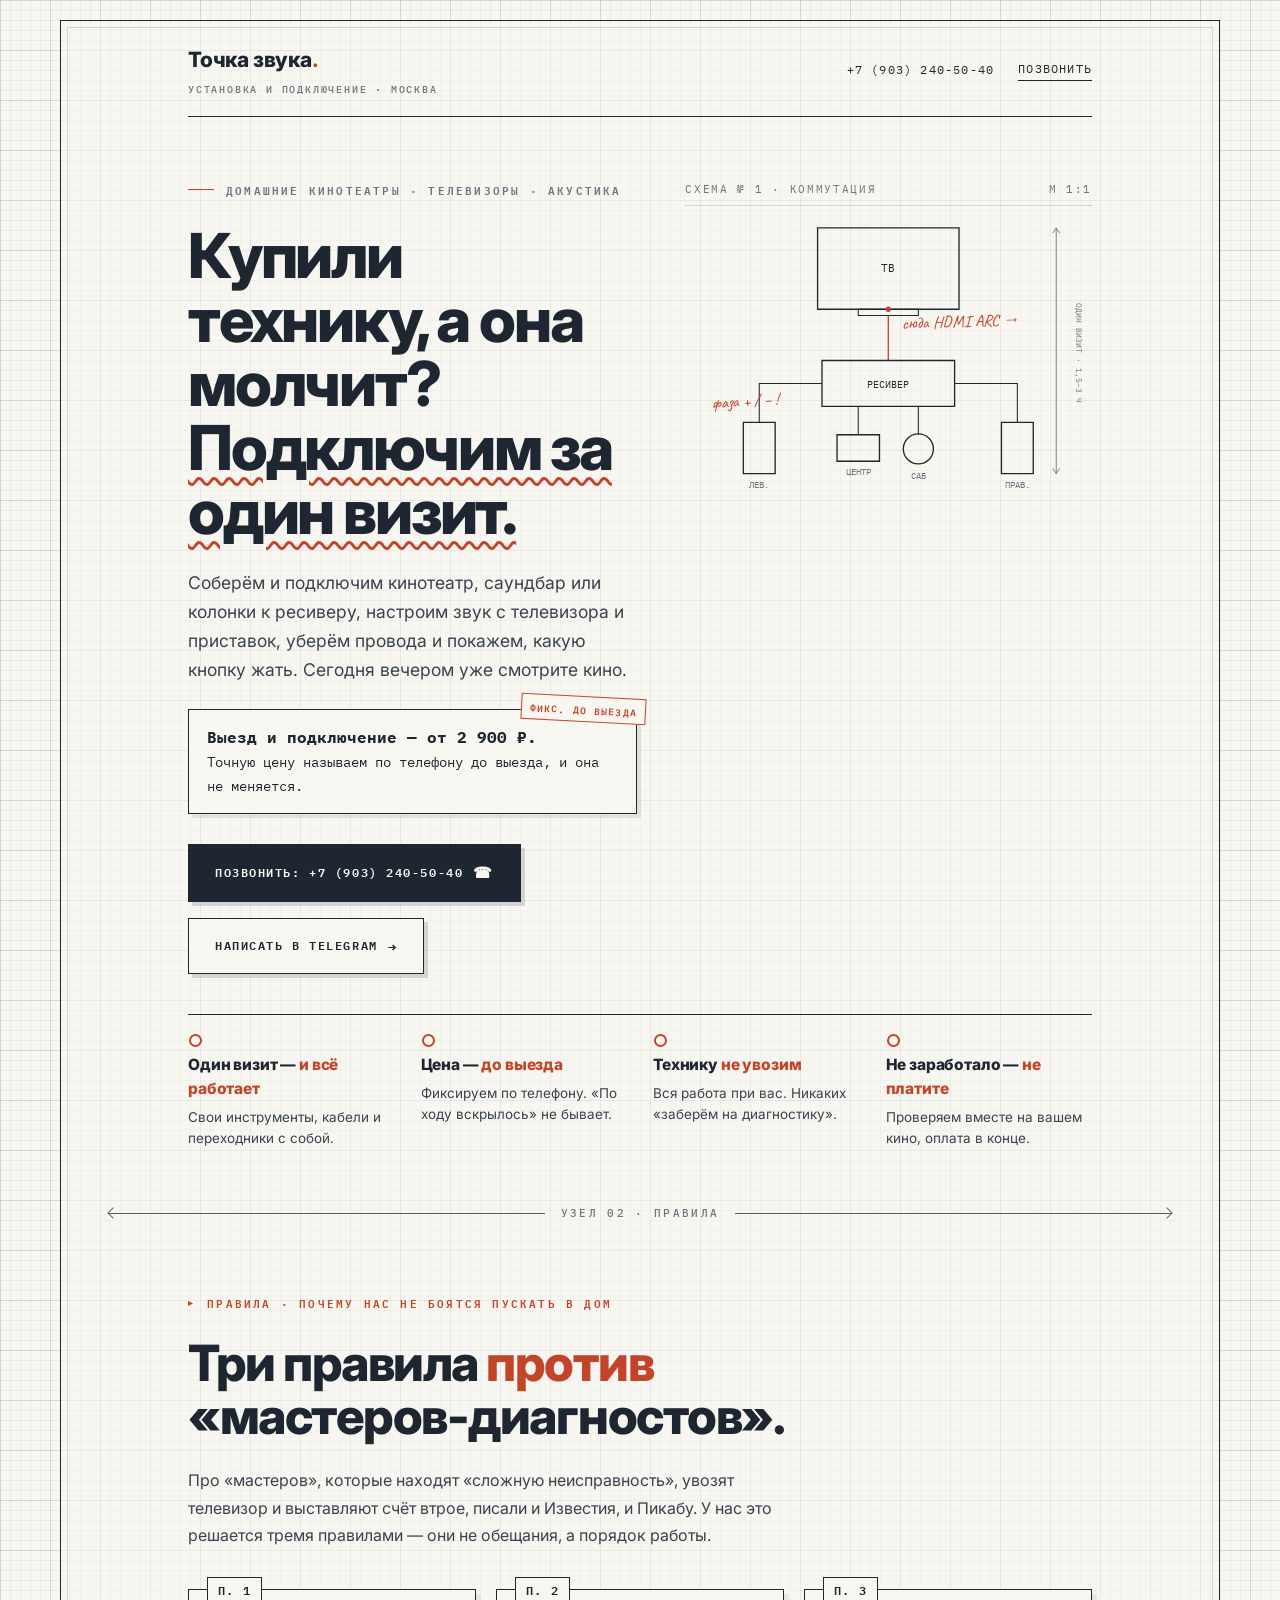
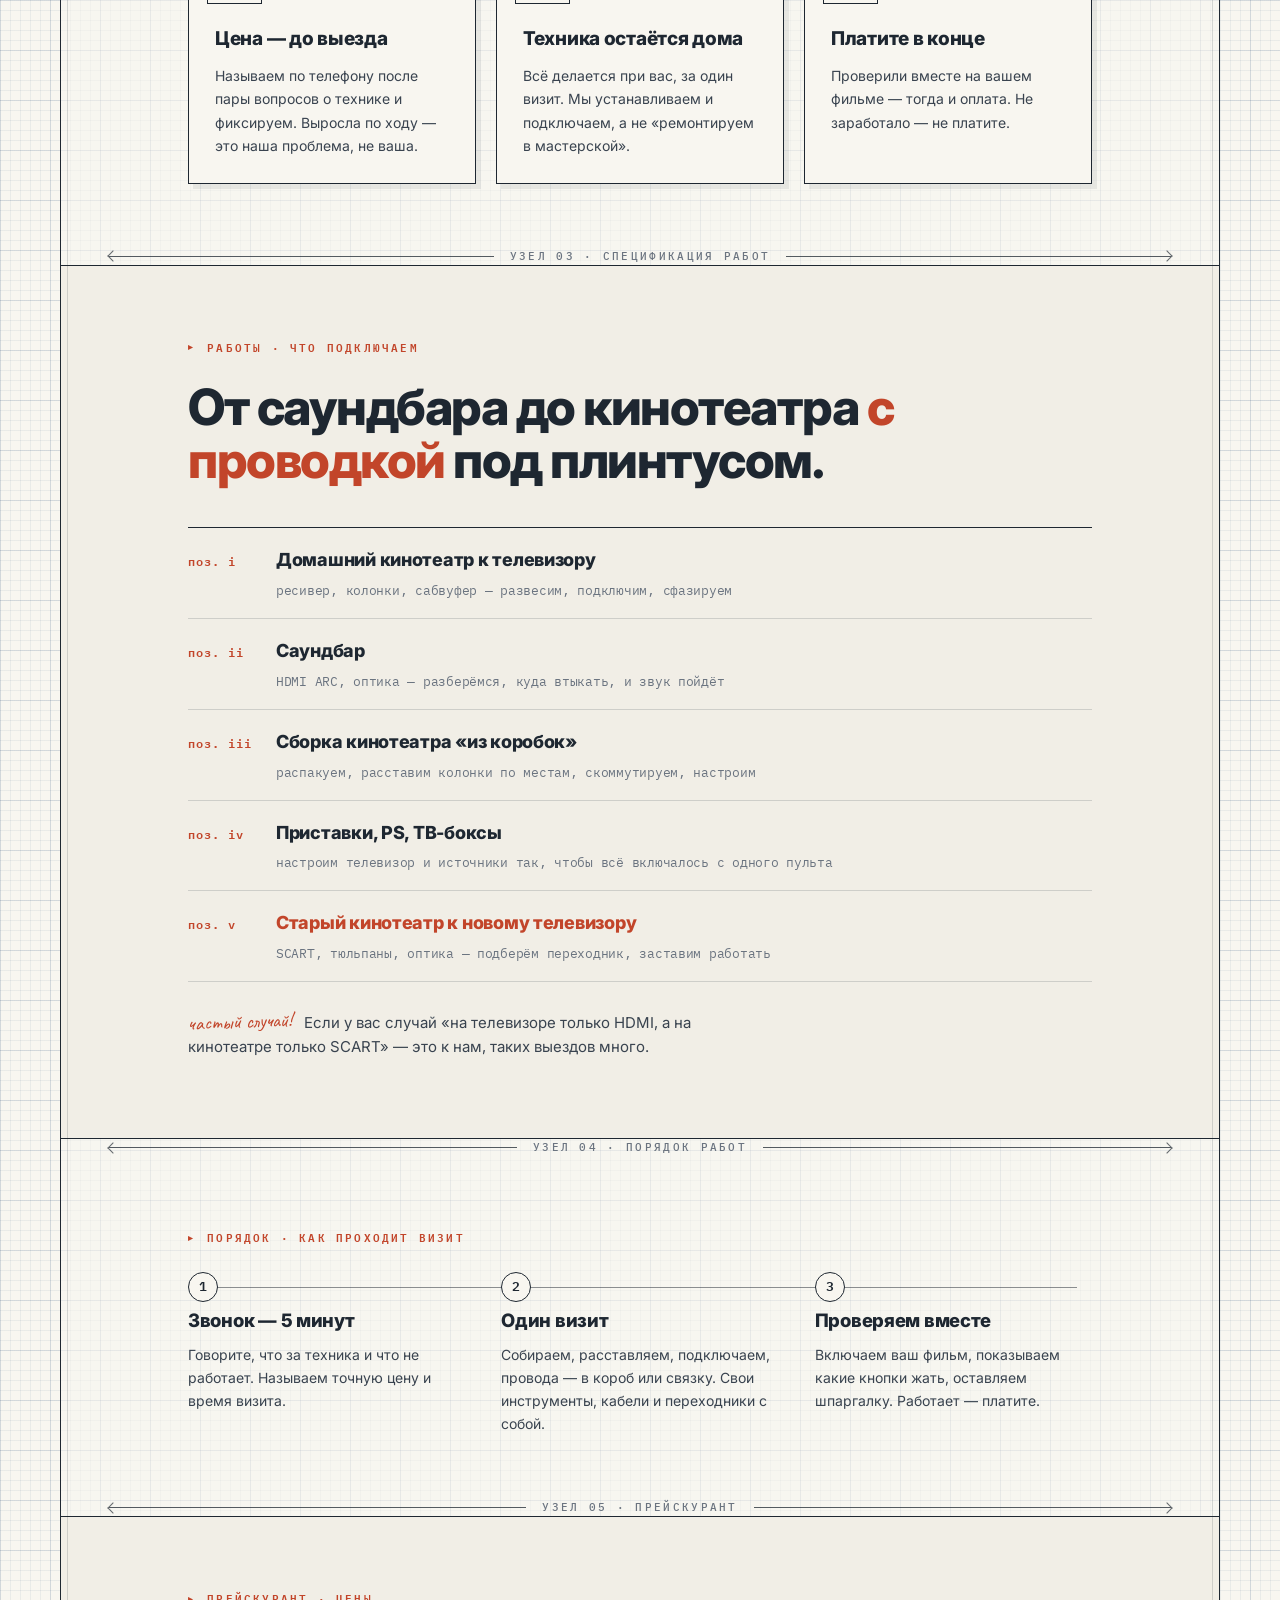
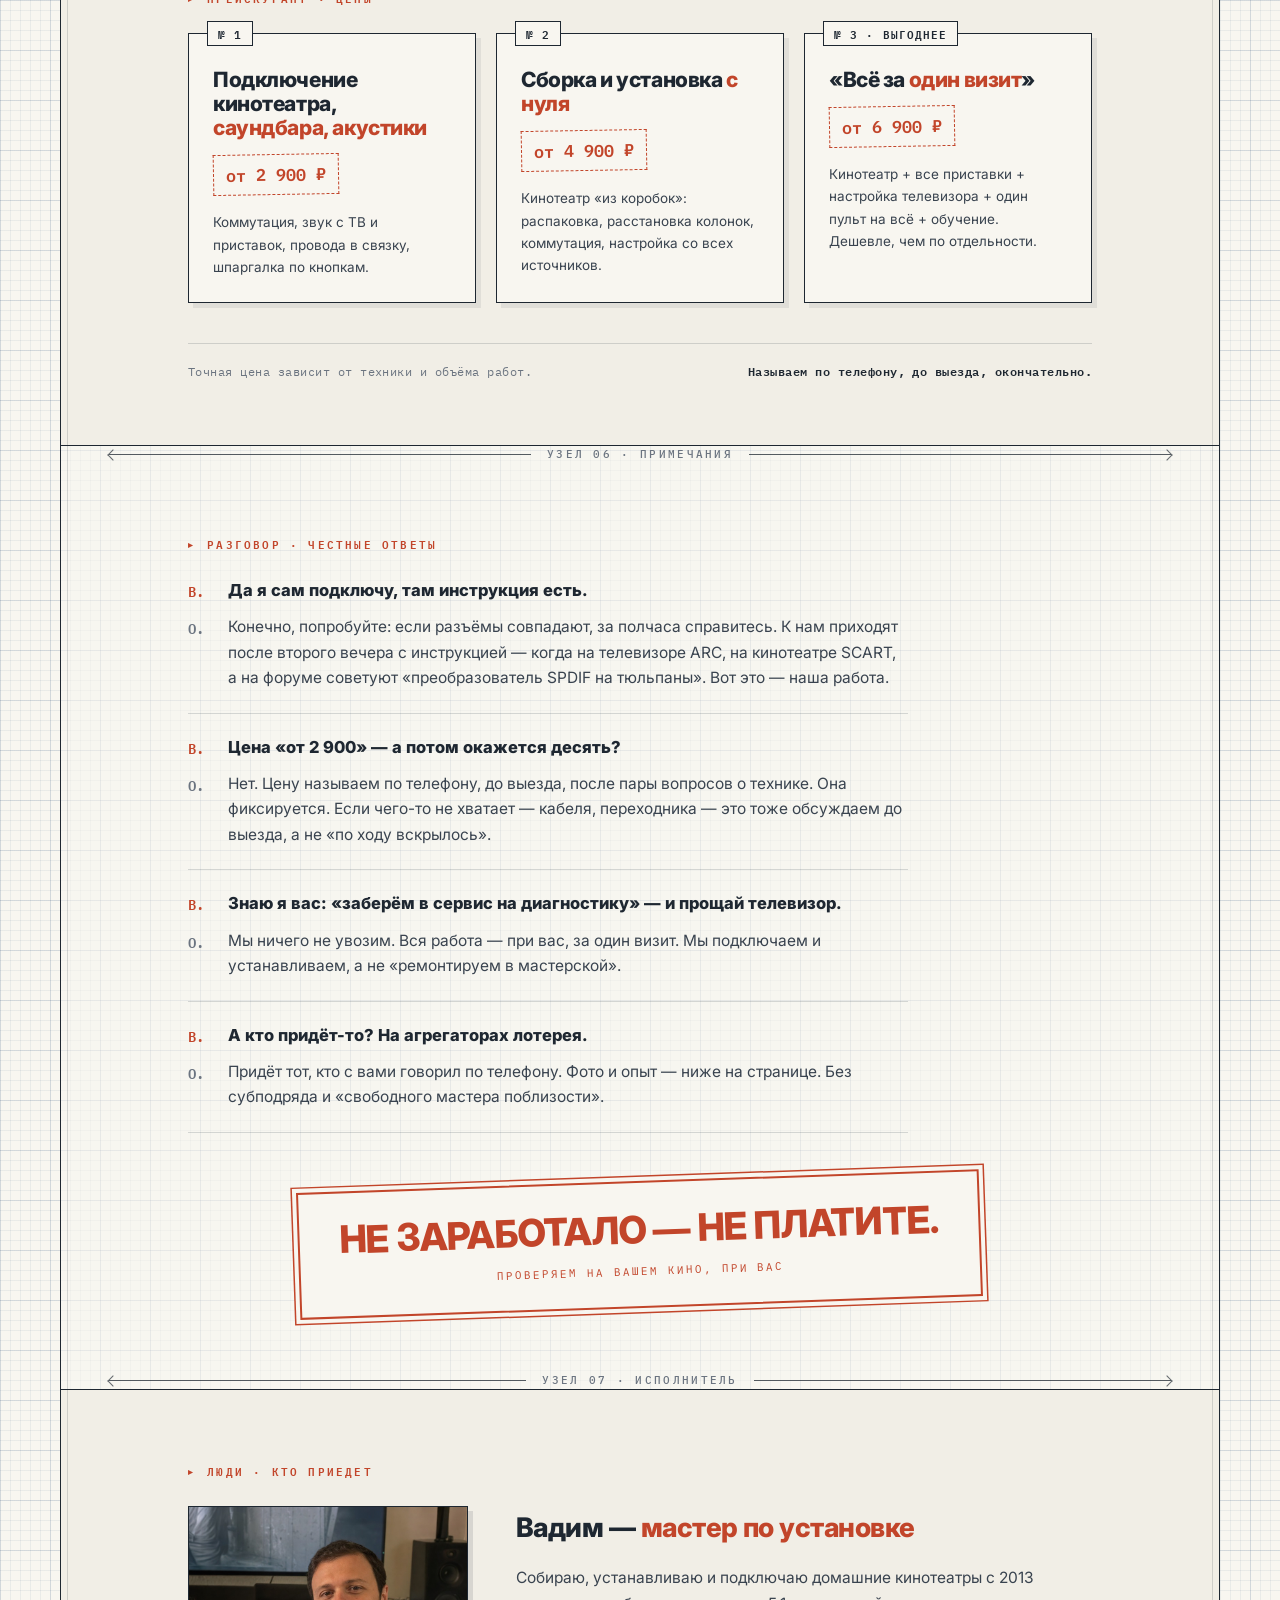
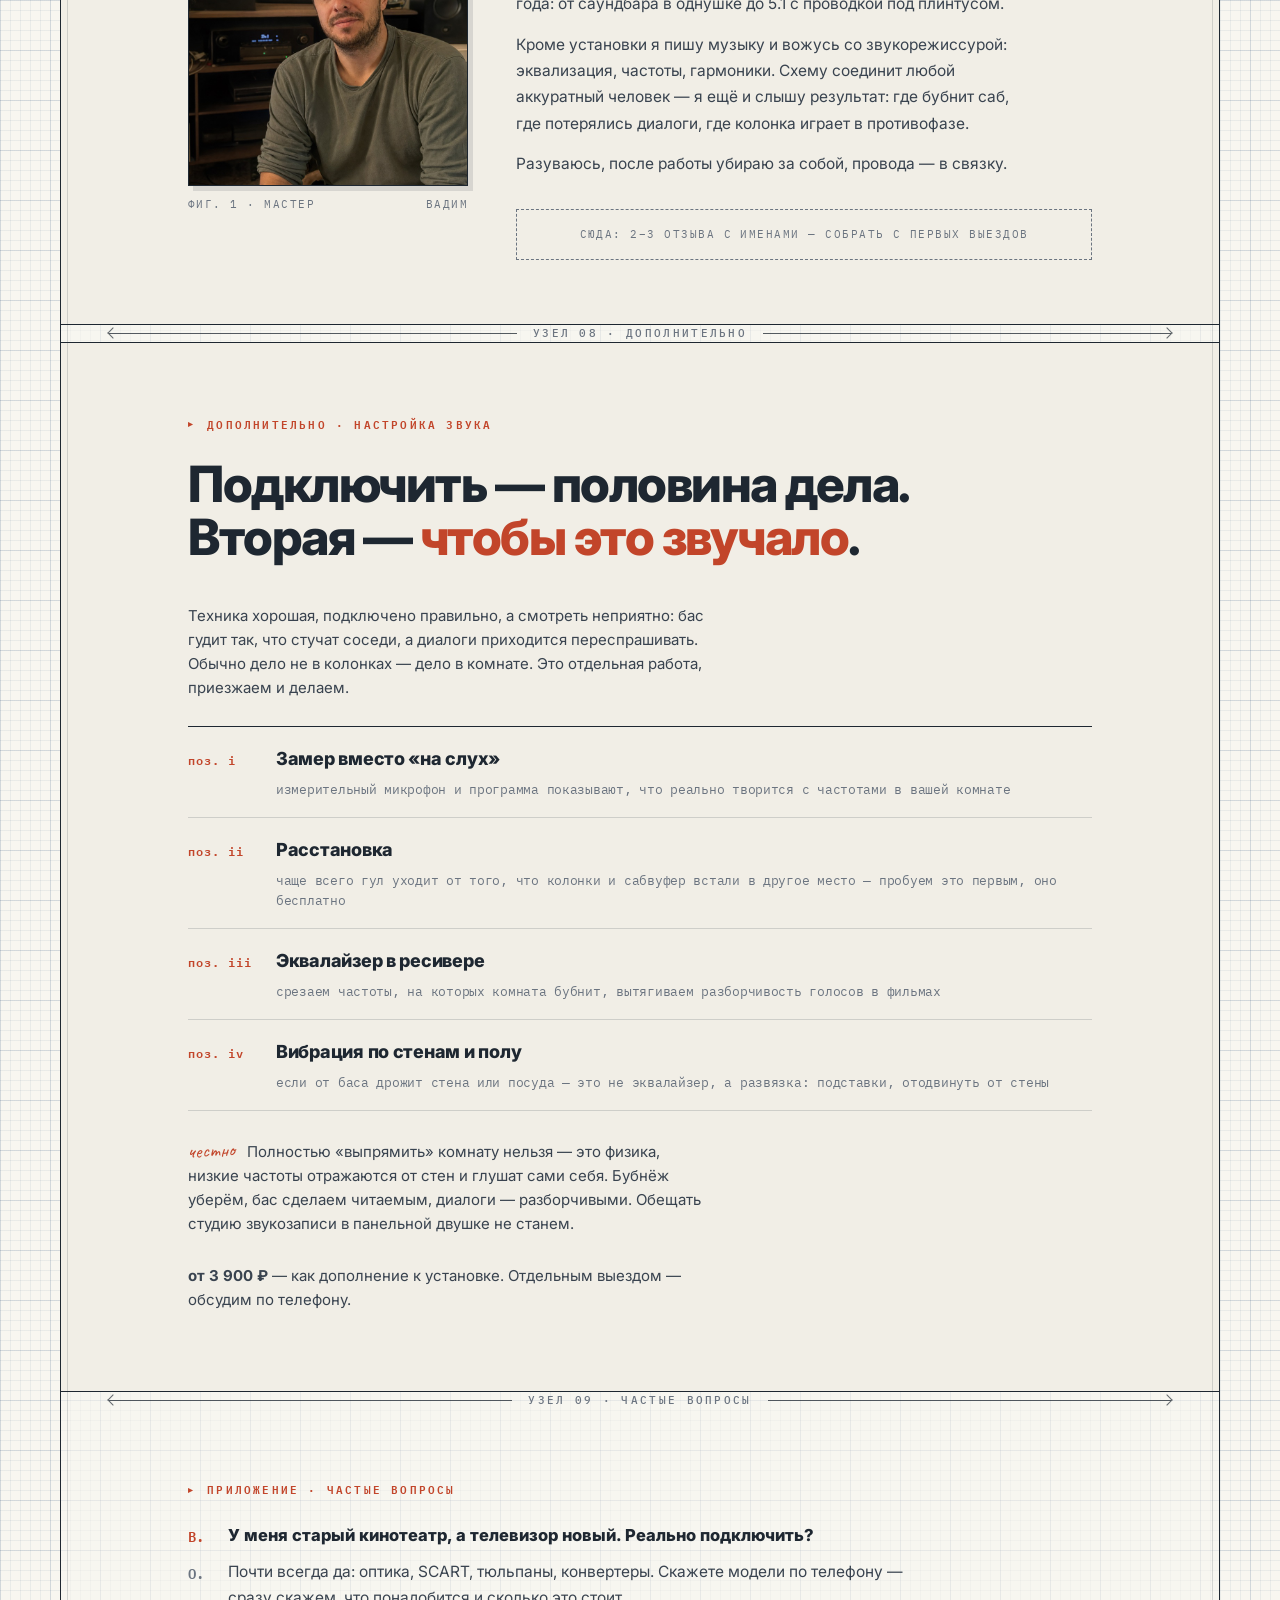
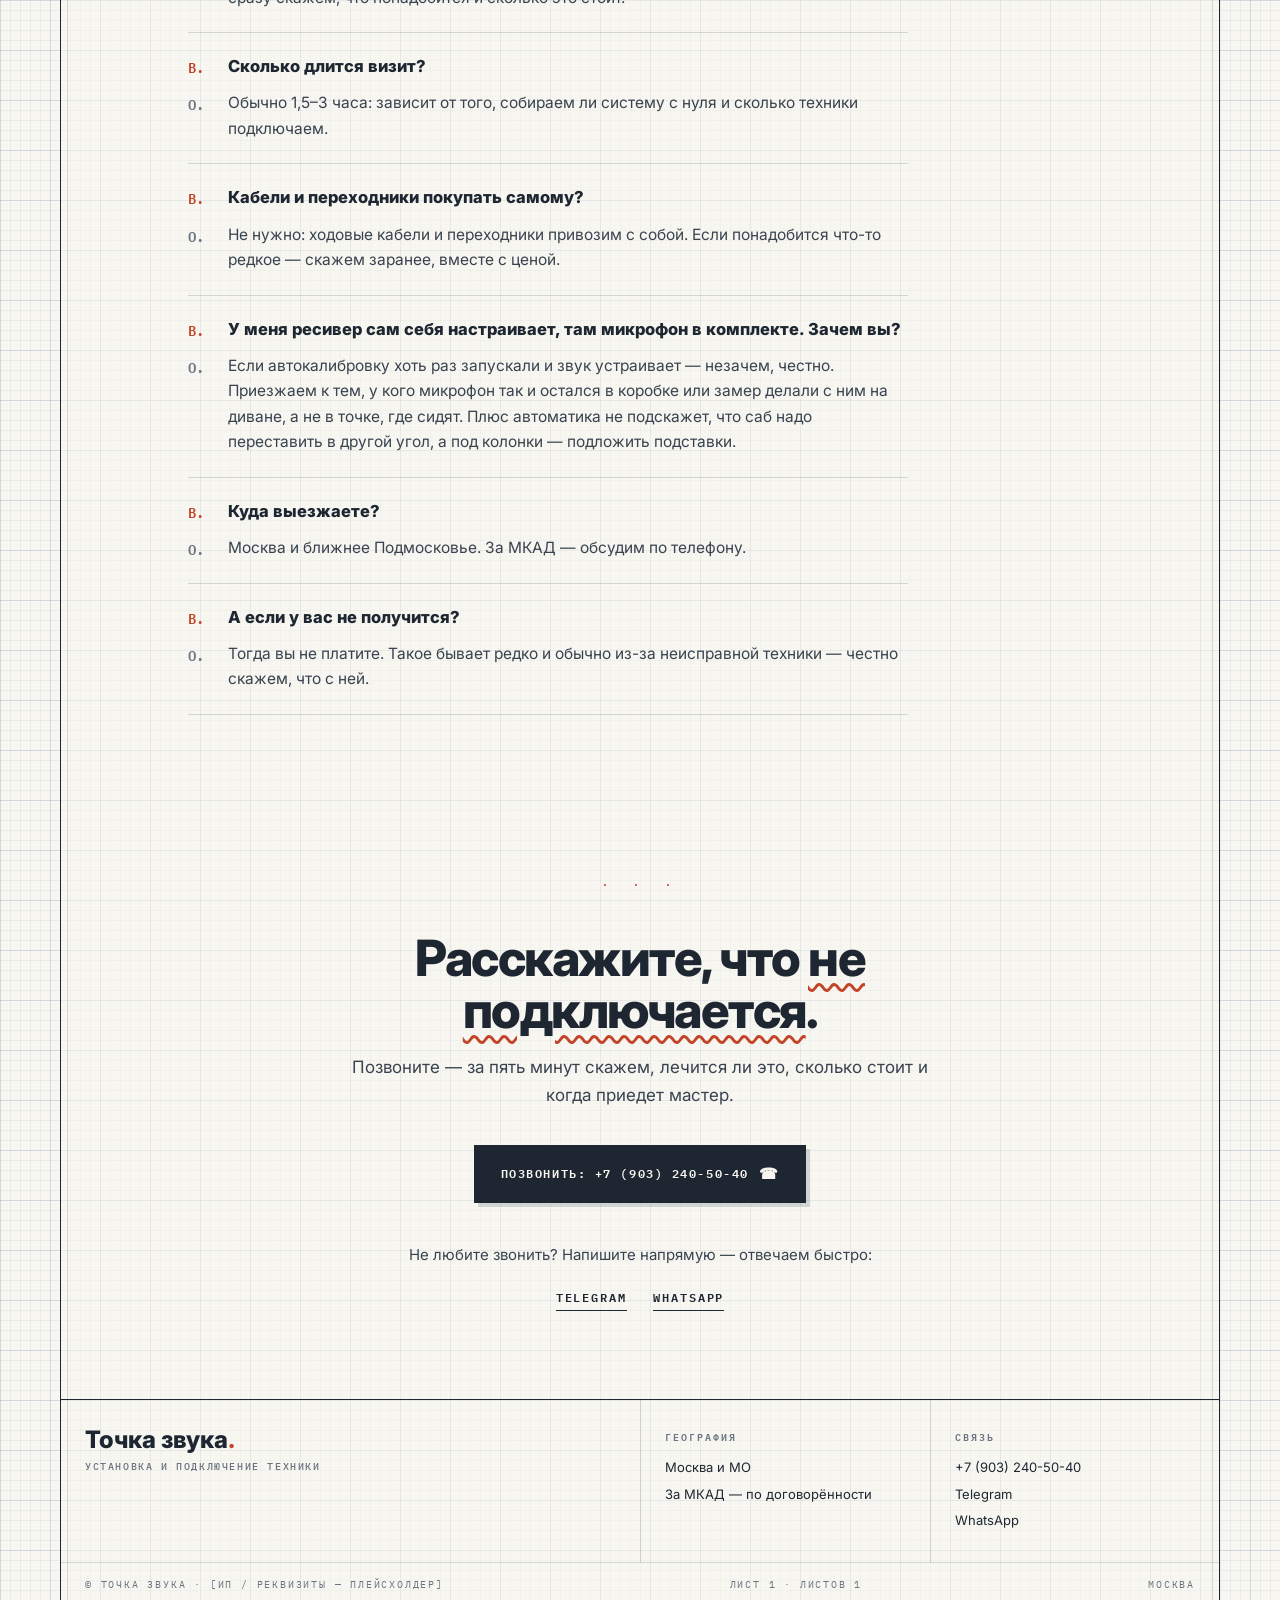
==== commit 56df0add: "feat: блок «Настройка звука по замерам» как допуслуга + FAQ про автокалибровку ресивера + 4-я услуга" ====
--- a/index.html
+++ b/index.html
@@ -41,6 +41,11 @@
       "@type": "Offer",
       "itemOffered": { "@type": "Service", "name": "Кинотеатр, приставки и настройка телевизора за один визит", "serviceType": "Комплексная установка и настройка техники" },
       "priceSpecification": { "@type": "PriceSpecification", "minPrice": 6900, "priceCurrency": "RUB" }
+    },
+    {
+      "@type": "Offer",
+      "itemOffered": { "@type": "Service", "name": "Настройка звучания домашнего кинотеатра по замерам: гул баса, разборчивость диалогов", "serviceType": "Акустическая настройка помещения и калибровка звука" },
+      "priceSpecification": { "@type": "PriceSpecification", "minPrice": 3900, "priceCurrency": "RUB" }
     }
   ]
 }
@@ -64,6 +69,16 @@
       "@type": "Question",
       "name": "Нужно ли самому покупать кабели и переходники?",
       "acceptedAnswer": { "@type": "Answer", "text": "Не нужно: ходовые кабели и переходники мастер привозит с собой. Если понадобится что-то редкое — скажем заранее, вместе с ценой." }
+    },
+    {
+      "@type": "Question",
+      "name": "Что делать, если домашний кинотеатр гудит на басах, а диалоги в фильмах неразборчивы?",
+      "acceptedAnswer": { "@type": "Answer", "text": "Обычно причина не в колонках, а в акустике комнаты. Делаем замер измерительным микрофоном, меняем расстановку колонок и сабвуфера, правим эквалайзер ресивера, при вибрации по стенам и полу ставим развязку. Полностью выровнять комнату эквалайзером нельзя — это физика низких частот, — но бубнёж убирается, а диалоги становятся разборчивыми. От 3900 рублей." }
+    },
+    {
+      "@type": "Question",
+      "name": "Зачем настройщик, если ресивер сам себя калибрует микрофоном из комплекта?",
+      "acceptedAnswer": { "@type": "Answer", "text": "Если автокалибровку запускали и звук устраивает — незачем. Мастер нужен там, где микрофон остался в коробке или замер делали не в точке прослушивания. Автоматика также не подскажет перенести сабвуфер в другой угол или поставить колонки на подставки." }
     },
     {
       "@type": "Question",
@@ -827,7 +842,38 @@
   </div>
 </section>
 
-<div class="dim" aria-hidden="true"><span class="l a"></span><span class="t">Узел 08 · Частые вопросы</span><span class="l b"></span></div>
+<div class="dim" aria-hidden="true"><span class="l a"></span><span class="t">Узел 08 · Дополнительно</span><span class="l b"></span></div>
+
+<!-- ── Настройка звука по замерам ───────────────────────── -->
+<section class="what" id="nastroyka">
+  <div class="wrap">
+    <div class="section-label">Дополнительно · Настройка звука</div>
+    <h2 class="section-title">Подключить — половина дела. Вторая — <em>чтобы это звучало</em>.</h2>
+    <p class="note rv" style="margin-top:0;margin-bottom:26px;">Техника хорошая, подключено правильно, а смотреть неприятно: бас гудит так, что стучат соседи, а диалоги приходится переспрашивать. Обычно дело не в колонках — дело в комнате. Это отдельная работа, приезжаем и делаем.</p>
+    <div class="what-list">
+      <div class="what-row rv">
+        <div class="gn">поз. i</div>
+        <div class="t">Замер вместо «на слух»<small>измерительный микрофон и программа показывают, что реально творится с частотами в вашей комнате</small></div>
+      </div>
+      <div class="what-row rv">
+        <div class="gn">поз. ii</div>
+        <div class="t">Расстановка<small>чаще всего гул уходит от того, что колонки и сабвуфер встали в другое место — пробуем это первым, оно бесплатно</small></div>
+      </div>
+      <div class="what-row rv">
+        <div class="gn">поз. iii</div>
+        <div class="t">Эквалайзер в ресивере<small>срезаем частоты, на которых комната бубнит, вытягиваем разборчивость голосов в фильмах</small></div>
+      </div>
+      <div class="what-row rv">
+        <div class="gn">поз. iv</div>
+        <div class="t">Вибрация по стенам и полу<small>если от баса дрожит стена или посуда — это не эквалайзер, а развязка: подставки, отодвинуть от стены</small></div>
+      </div>
+    </div>
+    <p class="note rv"><span class="hand-note">честно</span> Полностью «выпрямить» комнату нельзя — это физика, низкие частоты отражаются от стен и глушат сами себя. Бубнёж уберём, бас сделаем читаемым, диалоги — разборчивыми. Обещать студию звукозаписи в панельной двушке не станем.</p>
+    <p class="note rv"><b>от 3 900 ₽</b> — как дополнение к установке. Отдельным выездом — обсудим по телефону.</p>
+  </div>
+</section>
+
+<div class="dim" aria-hidden="true"><span class="l a"></span><span class="t">Узел 09 · Частые вопросы</span><span class="l b"></span></div>
 
 <div class="wrap">
   <!-- ── FAQ ────────────────────────────────────────────── -->
@@ -845,6 +891,10 @@
       <div class="exchange rv">
         <p class="q">Кабели и переходники покупать самому?</p>
         <p class="a">Не нужно: ходовые кабели и переходники привозим с собой. Если понадобится что-то редкое — скажем заранее, вместе с ценой.</p>
+      </div>
+      <div class="exchange rv">
+        <p class="q">У меня ресивер сам себя настраивает, там микрофон в комплекте. Зачем вы?</p>
+        <p class="a">Если автокалибровку хоть раз запускали и звук устраивает — незачем, честно. Приезжаем к тем, у кого микрофон так и остался в коробке или замер делали с ним на диване, а не в точке, где сидят. Плюс автоматика не подскажет, что саб надо переставить в другой угол, а под колонки — подложить подставки.</p>
       </div>
       <div class="exchange rv">
         <p class="q">Куда выезжаете?</p>
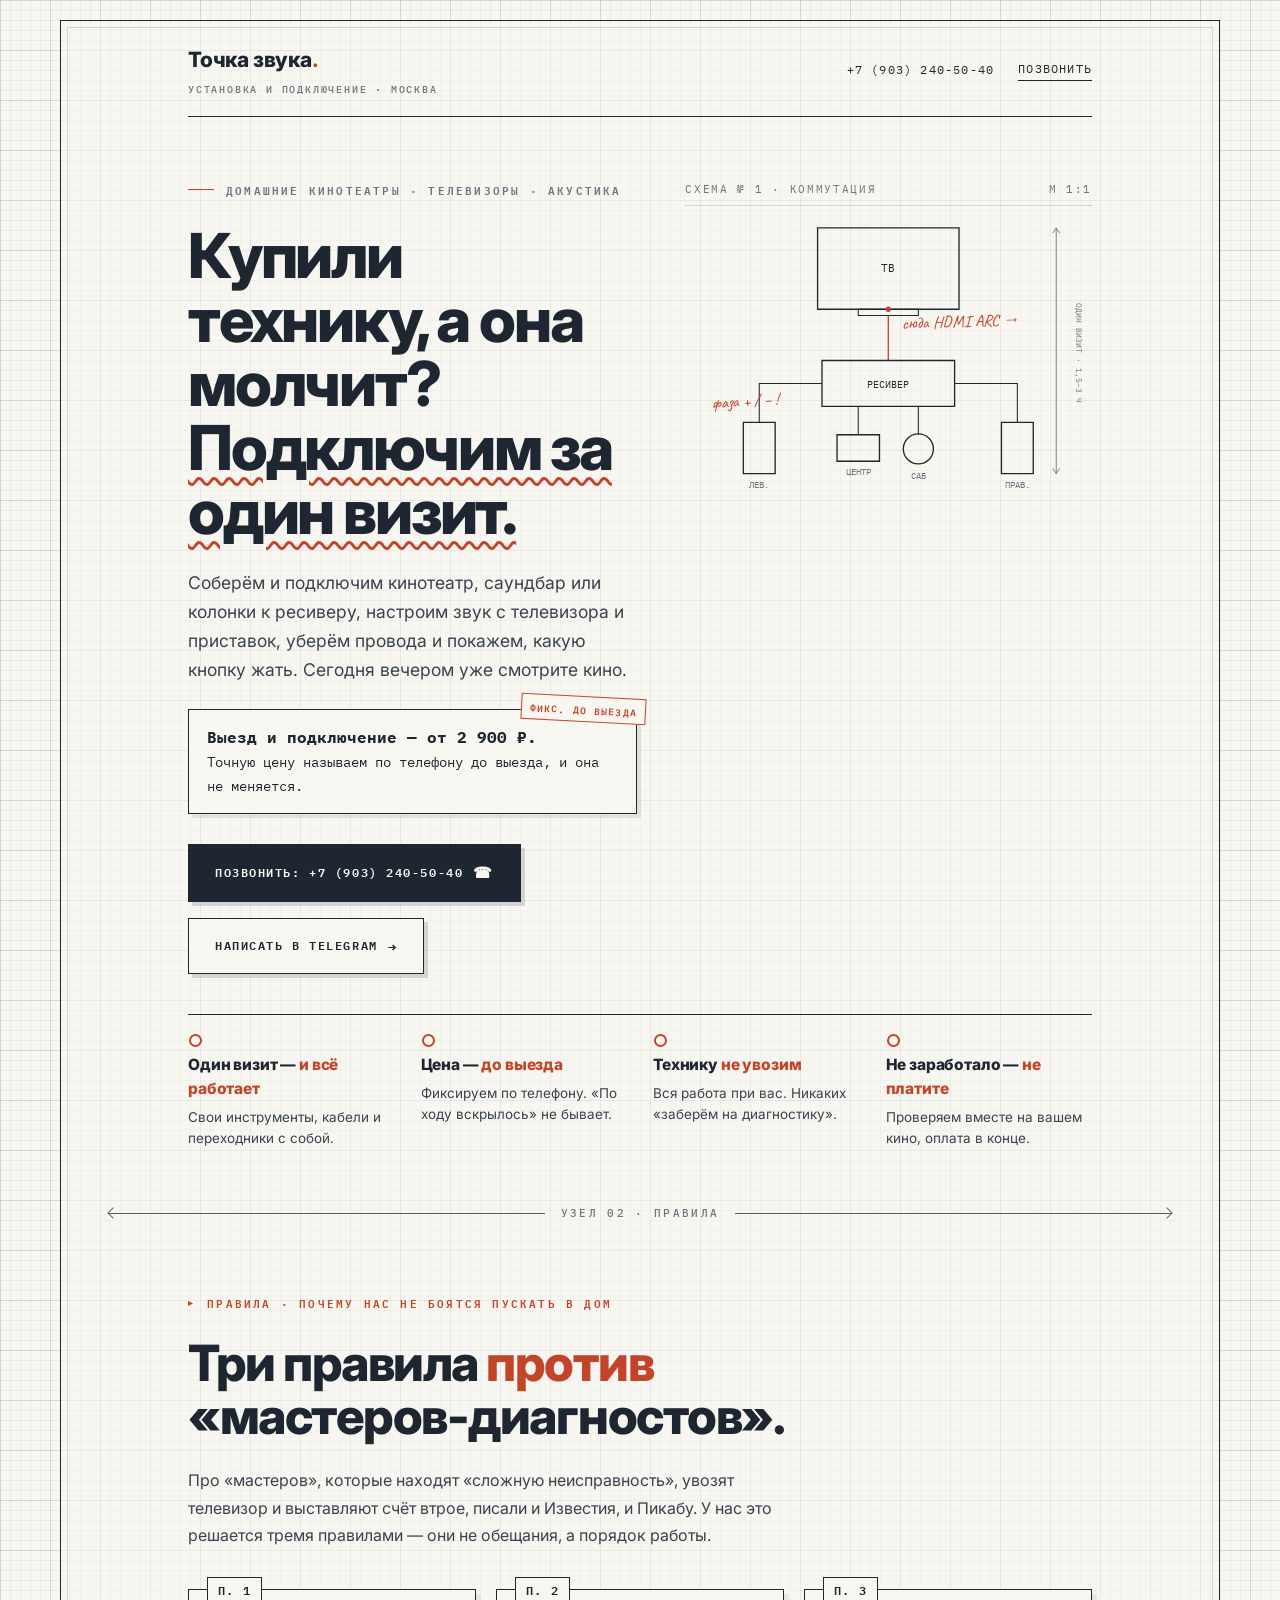
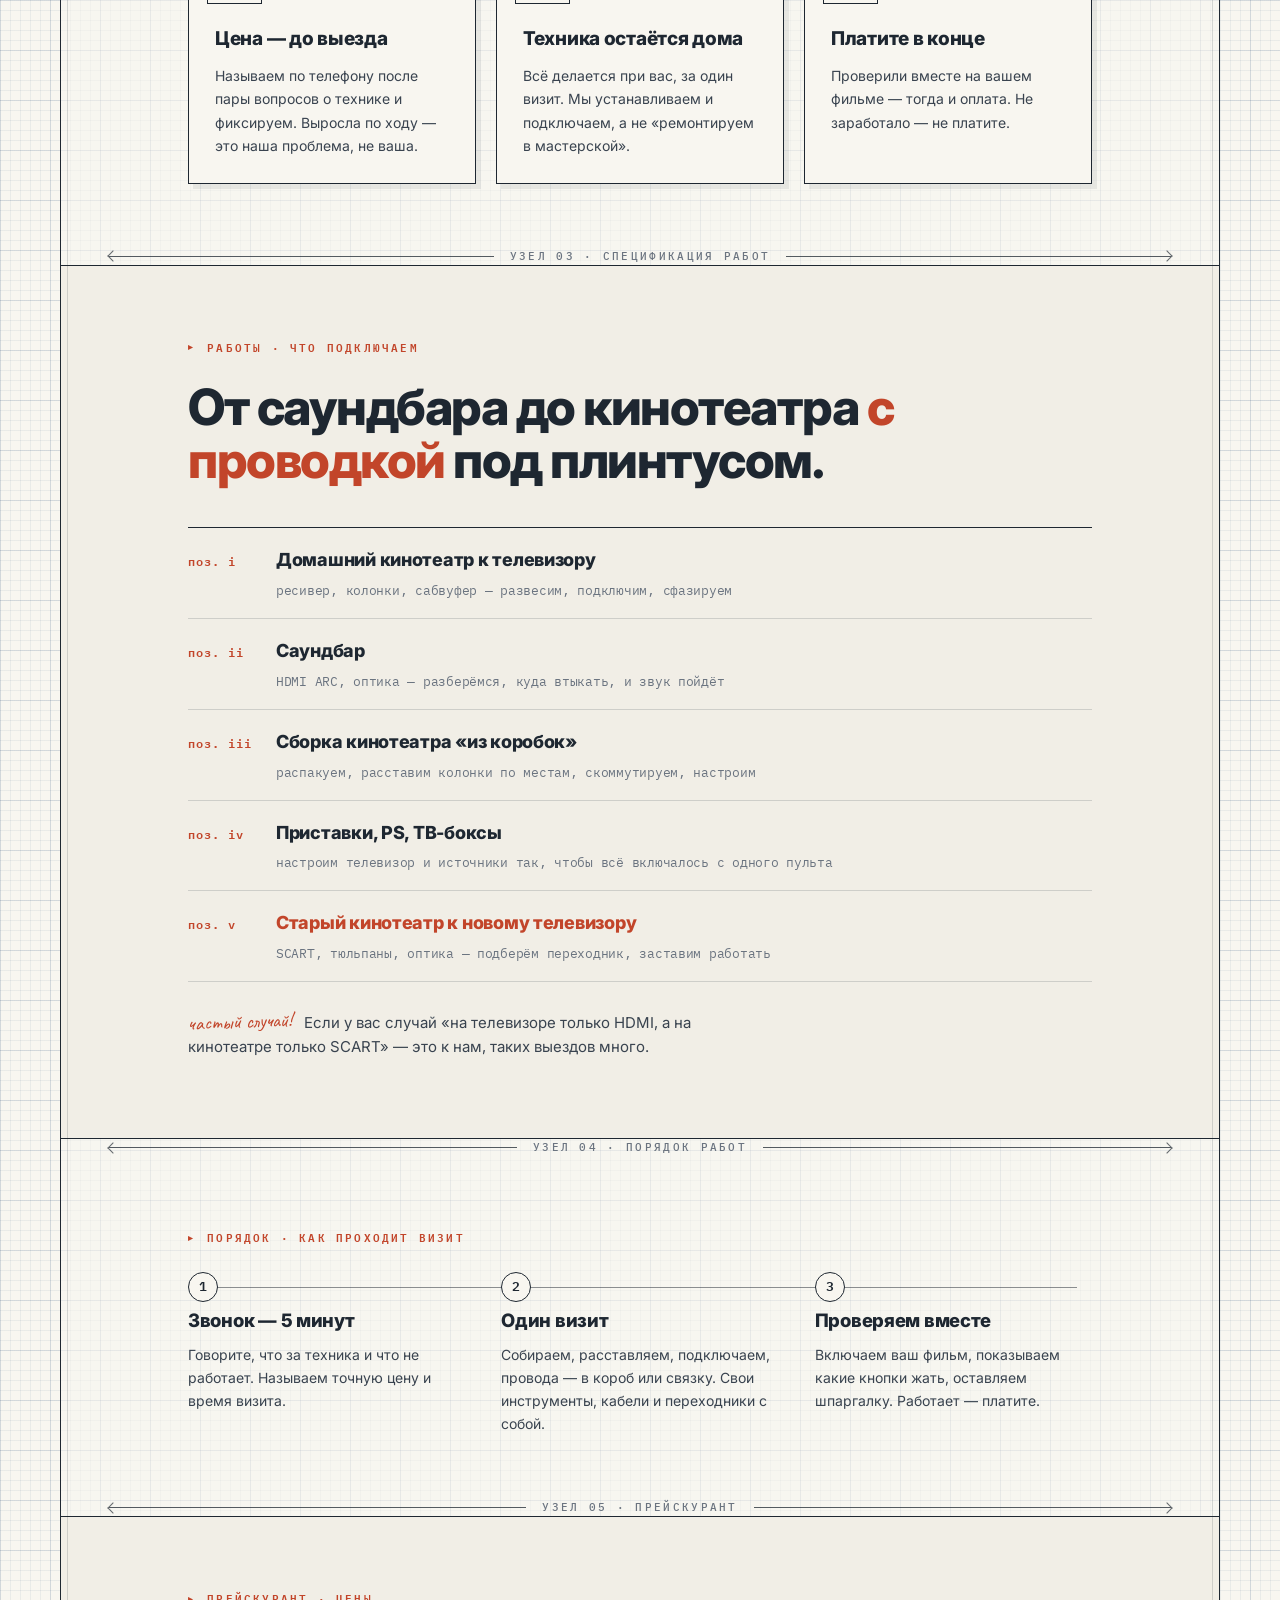
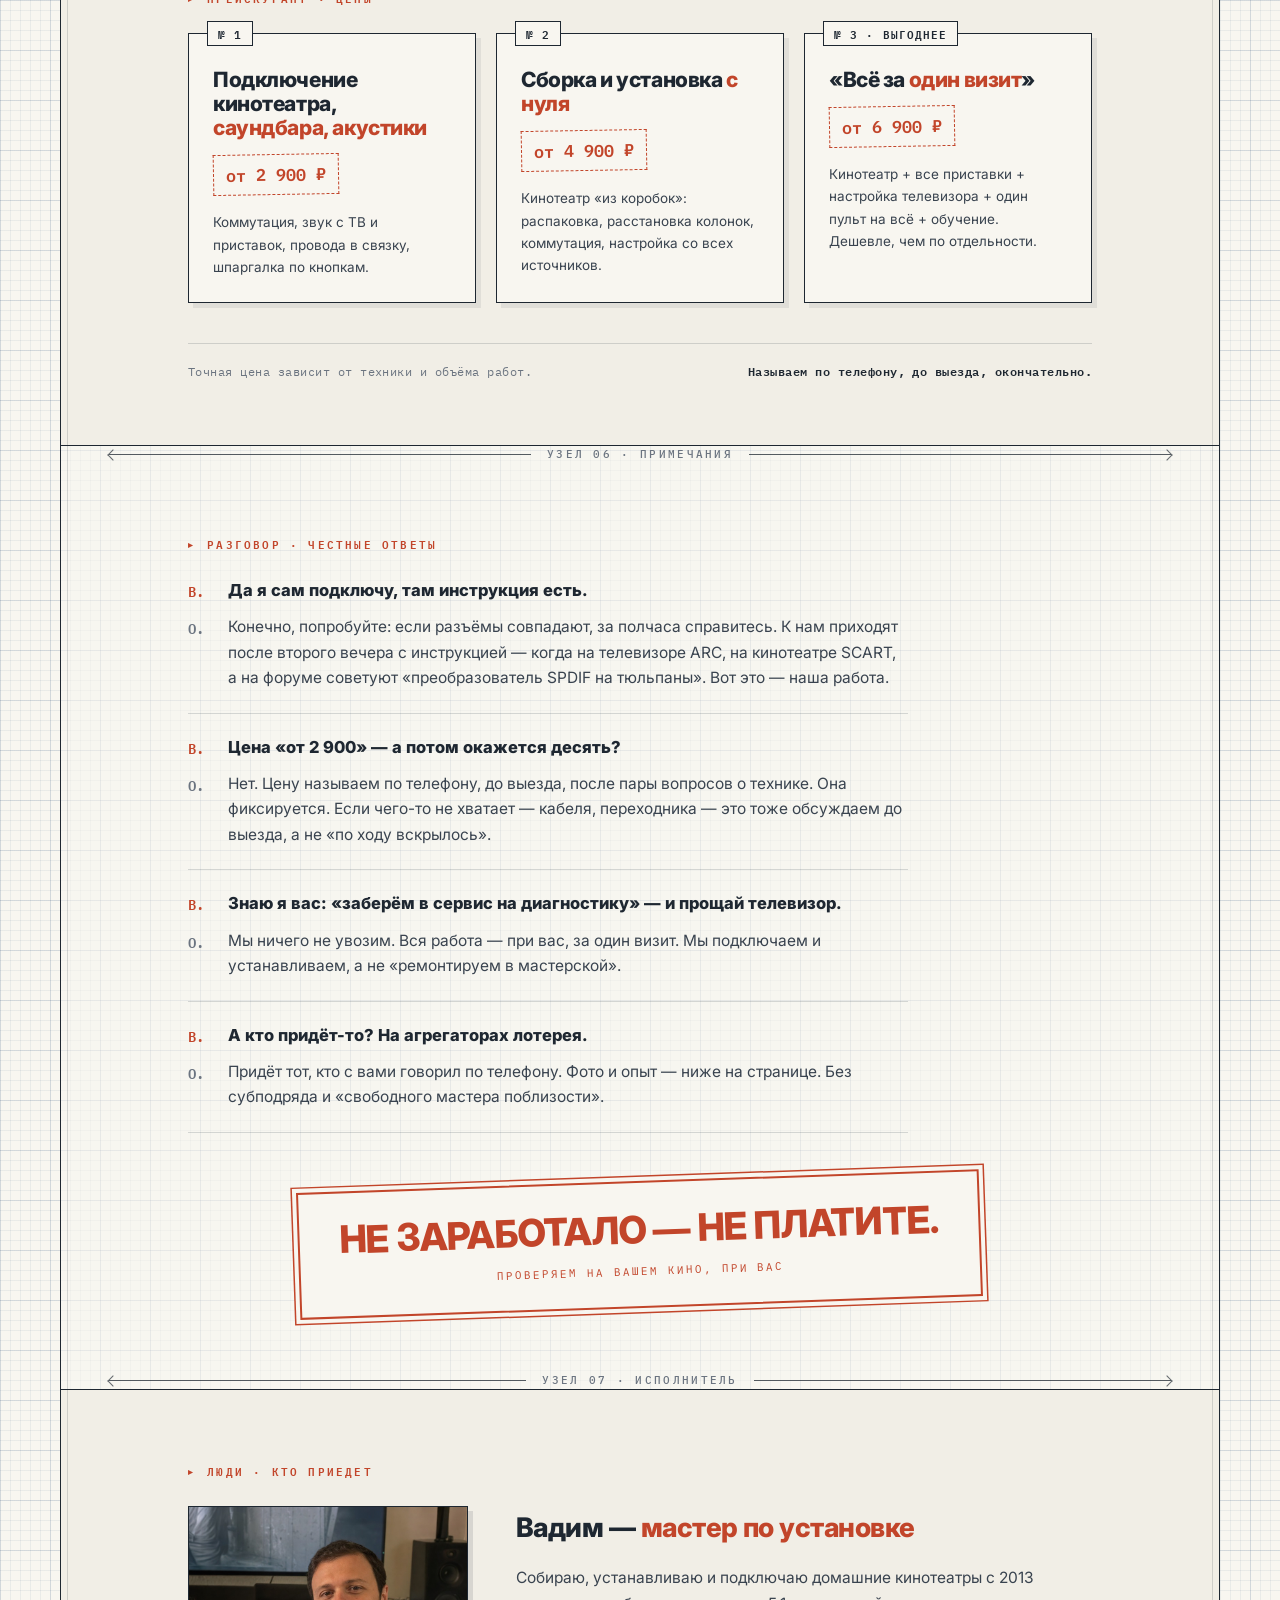
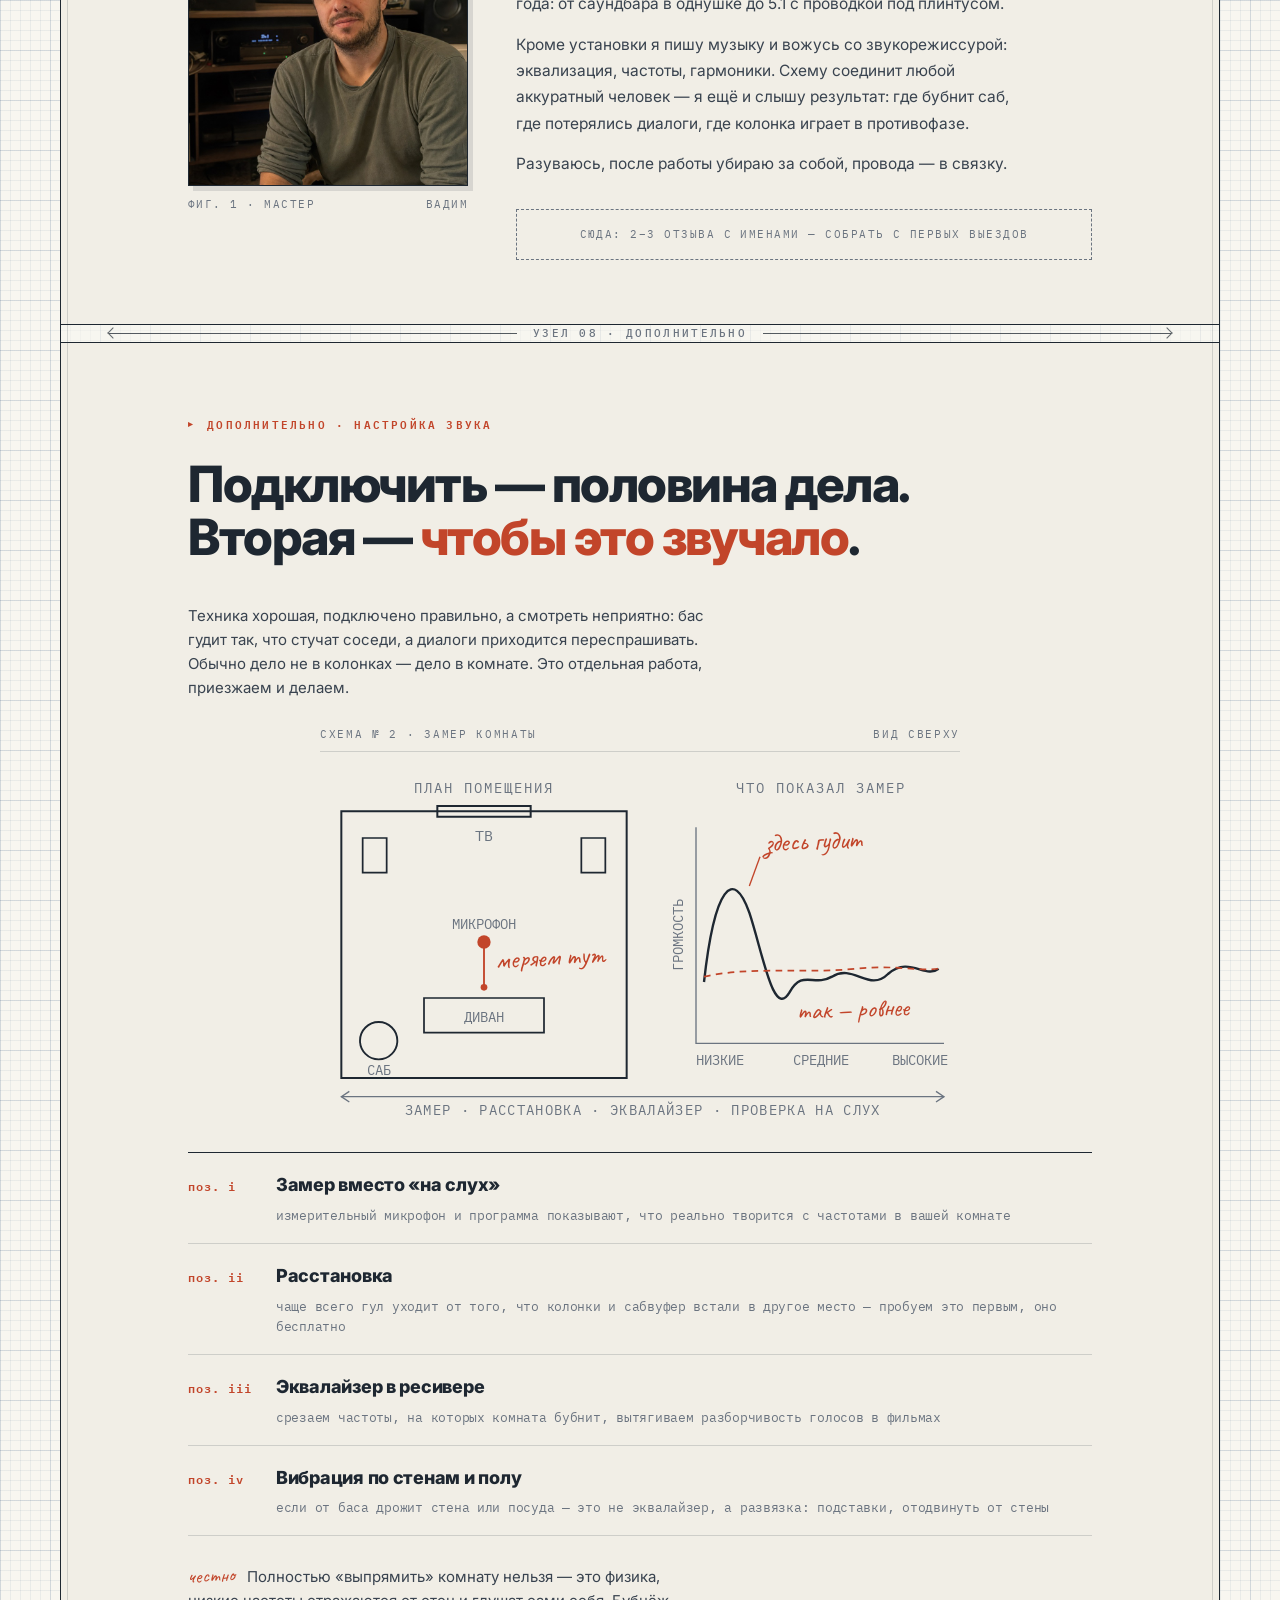
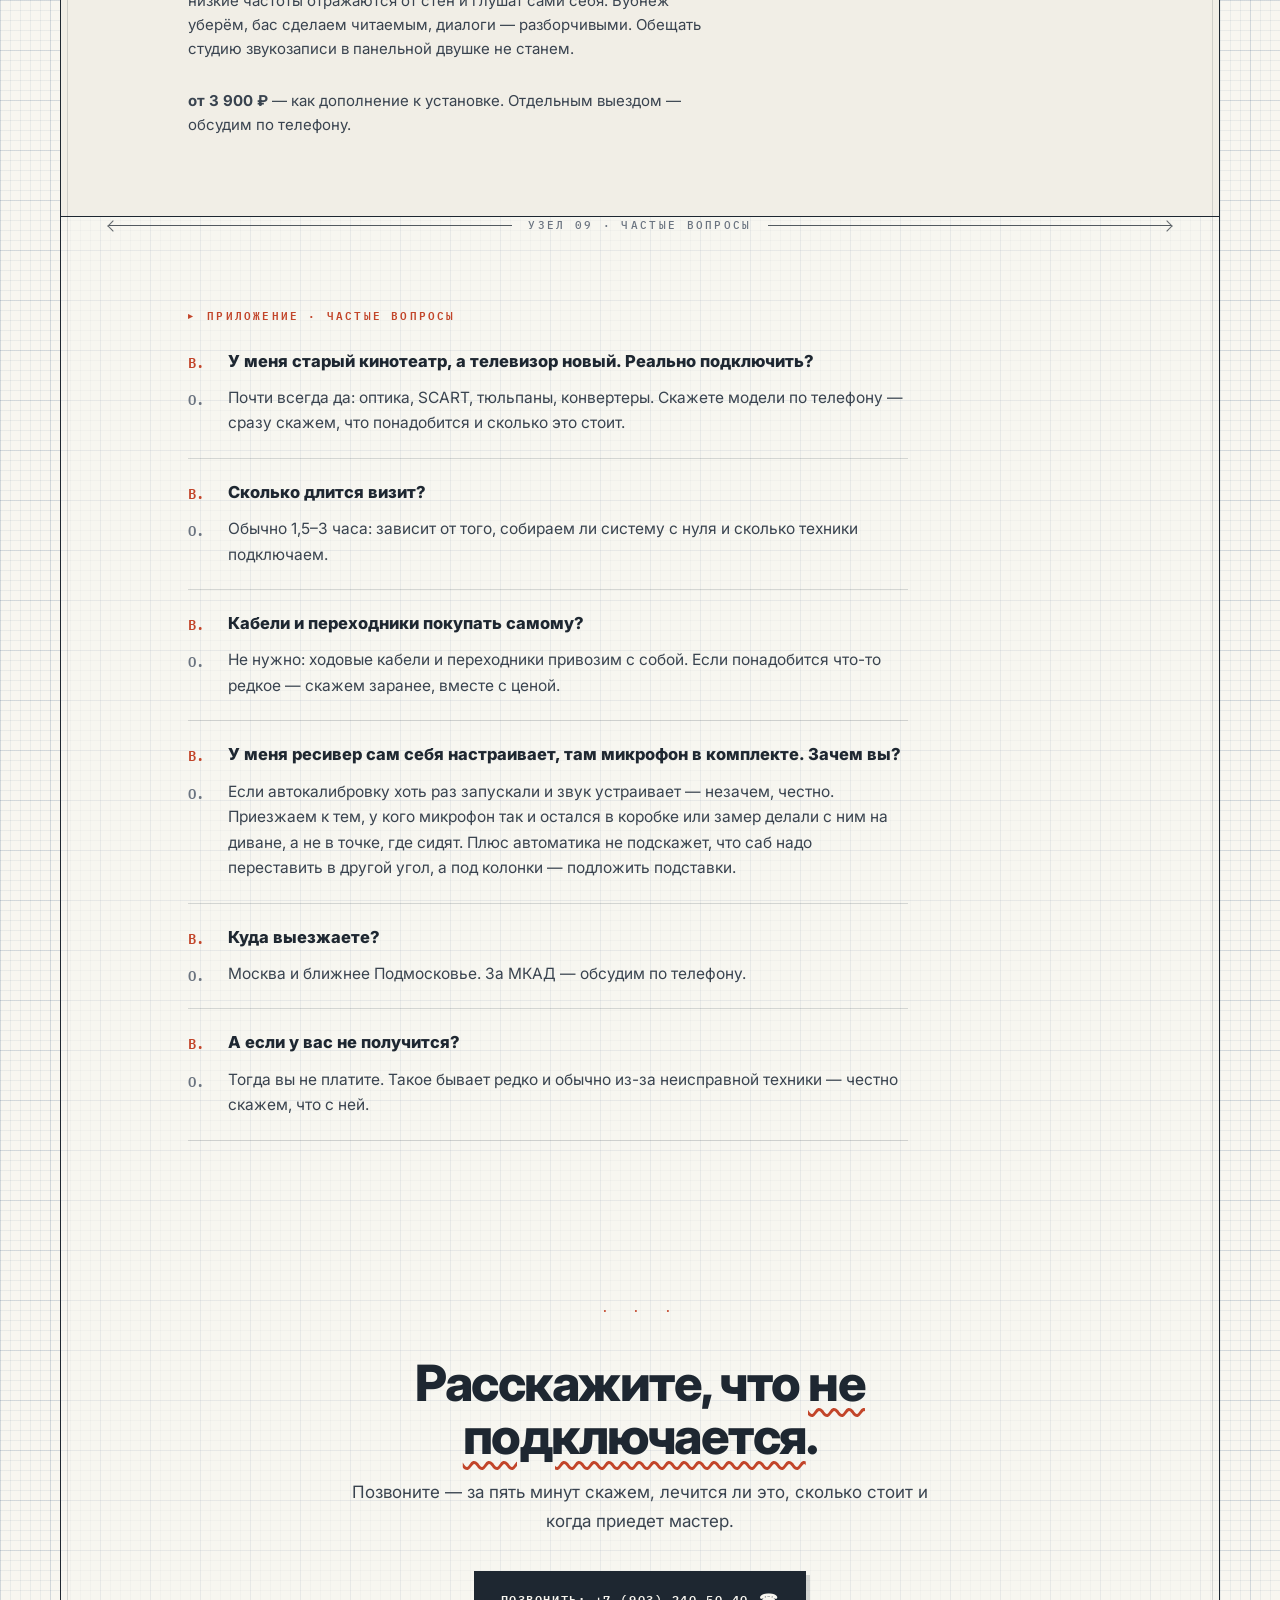
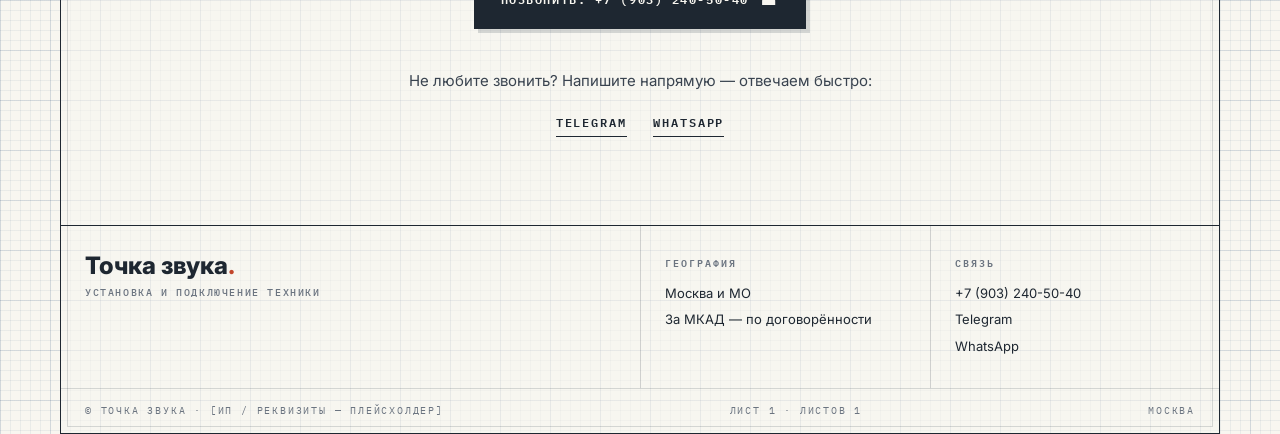
==== commit 32cb91a5: "feat: «Схема № 2 · Замер комнаты» — SVG-иллюстрация в блоке настройки звука Co-Authored-By: Claude O" ====
--- a/index.html
+++ b/index.html
@@ -850,6 +850,59 @@
     <div class="section-label">Дополнительно · Настройка звука</div>
     <h2 class="section-title">Подключить — половина дела. Вторая — <em>чтобы это звучало</em>.</h2>
     <p class="note rv" style="margin-top:0;margin-bottom:26px;">Техника хорошая, подключено правильно, а смотреть неприятно: бас гудит так, что стучат соседи, а диалоги приходится переспрашивать. Обычно дело не в колонках — дело в комнате. Это отдельная работа, приезжаем и делаем.</p>
+
+    <!-- схема замера комнаты, лист 2 -->
+    <div class="draft-card rv" style="max-width:640px;margin:0 auto 34px;">
+      <div class="cap"><span>Схема № 2 · Замер комнаты</span><span>вид сверху</span></div>
+      <svg viewBox="0 0 480 270" role="img" aria-label="Схема замера акустики комнаты: микрофон в точке прослушивания и график частот с горбом на басах">
+        <!-- ── комната, вид сверху ── -->
+        <rect class="draw" x="16" y="40" width="214" height="200" fill="none" stroke="#1e2731" stroke-width="1.5" pathLength="1"/>
+        <!-- ТВ на стене -->
+        <rect class="draw" x="88" y="36" width="70" height="8" fill="none" stroke="#1e2731" stroke-width="1.5" pathLength="1"/>
+        <text x="123" y="62" text-anchor="middle" font-family="IBM Plex Mono, monospace" font-size="11" fill="#6b7480">ТВ</text>
+        <!-- колонки -->
+        <rect class="draw" x="32" y="60" width="18" height="26" fill="none" stroke="#1e2731" stroke-width="1.3" pathLength="1"/>
+        <rect class="draw" x="196" y="60" width="18" height="26" fill="none" stroke="#1e2731" stroke-width="1.3" pathLength="1"/>
+        <!-- сабвуфер в углу -->
+        <circle class="draw" cx="44" cy="212" r="14" fill="none" stroke="#1e2731" stroke-width="1.4" pathLength="1"/>
+        <text x="44" y="238" text-anchor="middle" font-family="IBM Plex Mono, monospace" font-size="10.5" fill="#6b7480">САБ</text>
+        <!-- диван -->
+        <rect class="draw" x="78" y="180" width="90" height="26" fill="none" stroke="#1e2731" stroke-width="1.3" pathLength="1"/>
+        <text x="123" y="198" text-anchor="middle" font-family="IBM Plex Mono, monospace" font-size="10.5" fill="#6b7480">ДИВАН</text>
+        <!-- микрофон в точке прослушивания -->
+        <path class="draw" d="M123,172 L123,142" fill="none" stroke="#c2452a" stroke-width="1.4" pathLength="1"/>
+        <circle cx="123" cy="138" r="5" fill="#c2452a"/>
+        <circle cx="123" cy="172" r="2.5" fill="#c2452a"/>
+        <text x="123" y="128" text-anchor="middle" font-family="IBM Plex Mono, monospace" font-size="10.5" fill="#6b7480">МИКРОФОН</text>
+        <!-- пометка -->
+        <text x="132" y="158" font-family="Caveat, cursive" font-size="20" fill="#c2452a" transform="rotate(-3 132 158)">меряем тут</text>
+        <!-- подпись комнаты -->
+        <text x="123" y="26" text-anchor="middle" font-family="IBM Plex Mono, monospace" font-size="10.5" fill="#6b7480" letter-spacing="1.5">ПЛАН ПОМЕЩЕНИЯ</text>
+
+        <!-- ── график частот ── -->
+        <text x="376" y="26" text-anchor="middle" font-family="IBM Plex Mono, monospace" font-size="10.5" fill="#6b7480" letter-spacing="1.5">ЧТО ПОКАЗАЛ ЗАМЕР</text>
+        <path class="draw" d="M282,52 L282,214 L468,214" fill="none" stroke="#6b7480" stroke-width="1" pathLength="1"/>
+        <!-- измеренная кривая: горб на низах -->
+        <path class="draw" d="M288,168 C296,96 310,82 322,116 C332,146 340,196 352,176 C362,158 370,172 384,164 C400,154 412,176 426,162 C442,148 454,166 464,158" fill="none" stroke="#1e2731" stroke-width="1.8" pathLength="1"/>
+        <!-- цель: ровнее -->
+        <path d="M288,164 C324,156 362,162 402,158 C430,155 450,160 464,158" fill="none" stroke="#c2452a" stroke-width="1.3" stroke-dasharray="5 4"/>
+        <!-- указатель на горб -->
+        <path d="M330,74 L322,96" fill="none" stroke="#c2452a" stroke-width="1"/>
+        <text x="334" y="70" font-family="Caveat, cursive" font-size="20" fill="#c2452a" transform="rotate(-2 334 70)">здесь гудит</text>
+        <text x="358" y="196" font-family="Caveat, cursive" font-size="19" fill="#c2452a" transform="rotate(-2 358 196)">так — ровнее</text>
+        <!-- оси -->
+        <text x="300" y="230" text-anchor="middle" font-family="IBM Plex Mono, monospace" font-size="10.5" fill="#6b7480">НИЗКИЕ</text>
+        <text x="376" y="230" text-anchor="middle" font-family="IBM Plex Mono, monospace" font-size="10.5" fill="#6b7480">СРЕДНИЕ</text>
+        <text x="450" y="230" text-anchor="middle" font-family="IBM Plex Mono, monospace" font-size="10.5" fill="#6b7480">ВЫСОКИЕ</text>
+        <text x="272" y="133" text-anchor="middle" font-family="IBM Plex Mono, monospace" font-size="10.5" fill="#6b7480" transform="rotate(-90 272 133)">ГРОМКОСТЬ</text>
+        <!-- размерная линия -->
+        <path class="draw" d="M16,254 L468,254" fill="none" stroke="#6b7480" stroke-width="1" pathLength="1"/>
+        <path d="M22,250 L16,254 L22,258" fill="none" stroke="#6b7480" stroke-width="1"/>
+        <path d="M462,250 L468,254 L462,258" fill="none" stroke="#6b7480" stroke-width="1"/>
+        <text x="242" y="268" text-anchor="middle" font-family="IBM Plex Mono, monospace" font-size="10.5" fill="#6b7480" letter-spacing="1">ЗАМЕР · РАССТАНОВКА · ЭКВАЛАЙЗЕР · ПРОВЕРКА НА СЛУХ</text>
+      </svg>
+    </div>
+
     <div class="what-list">
       <div class="what-row rv">
         <div class="gn">поз. i</div>
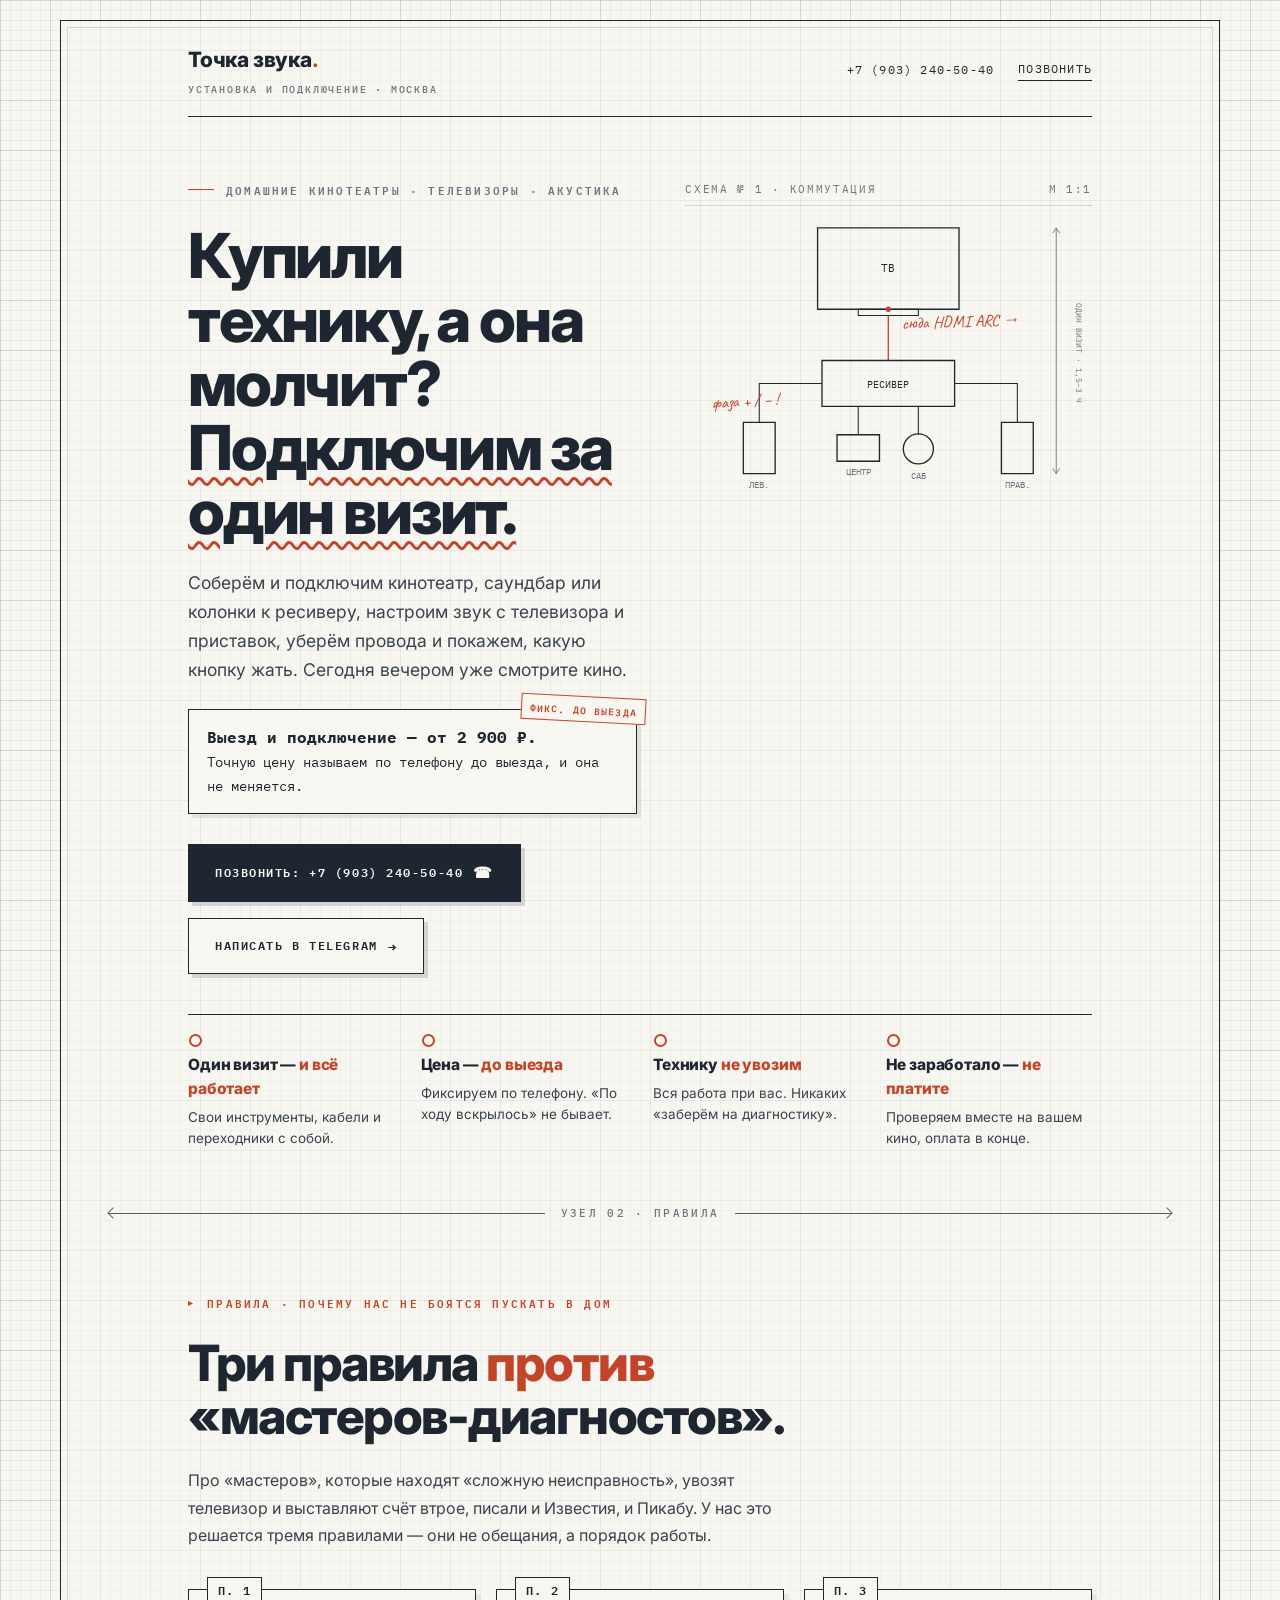
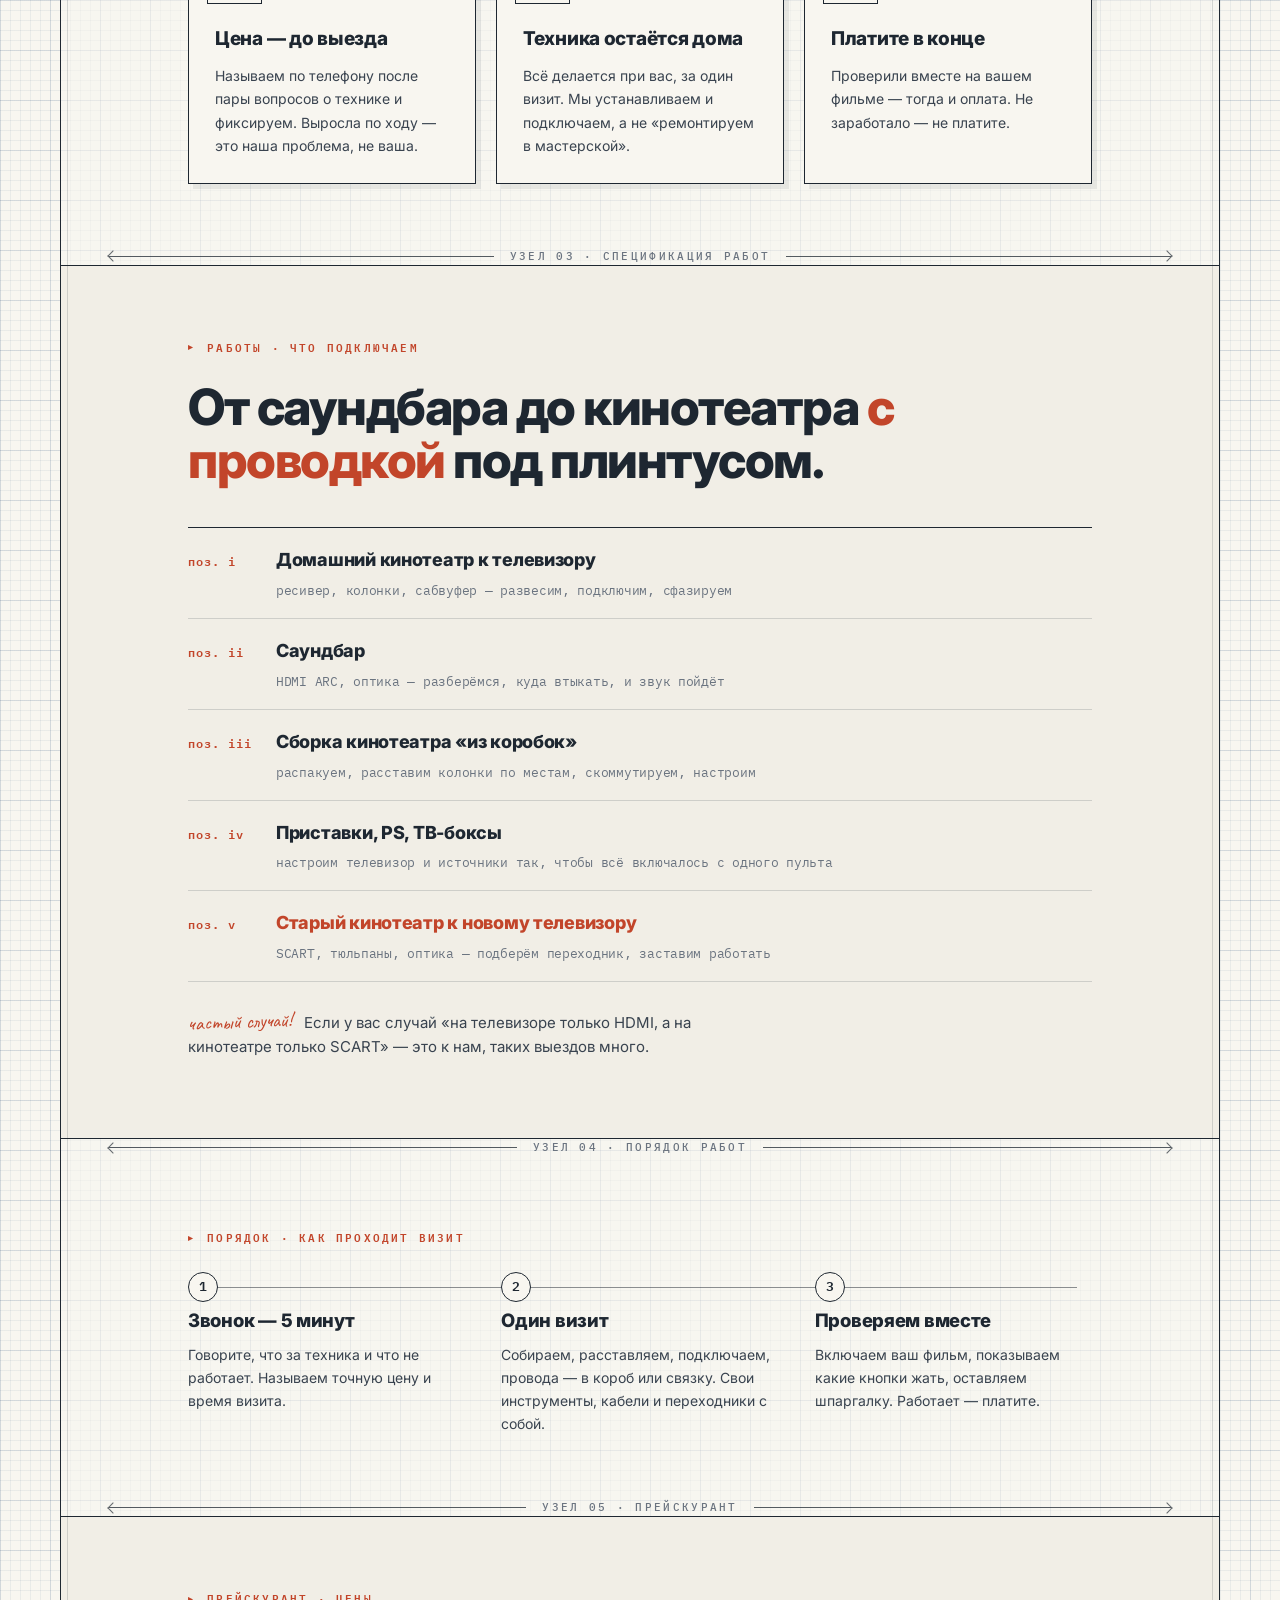
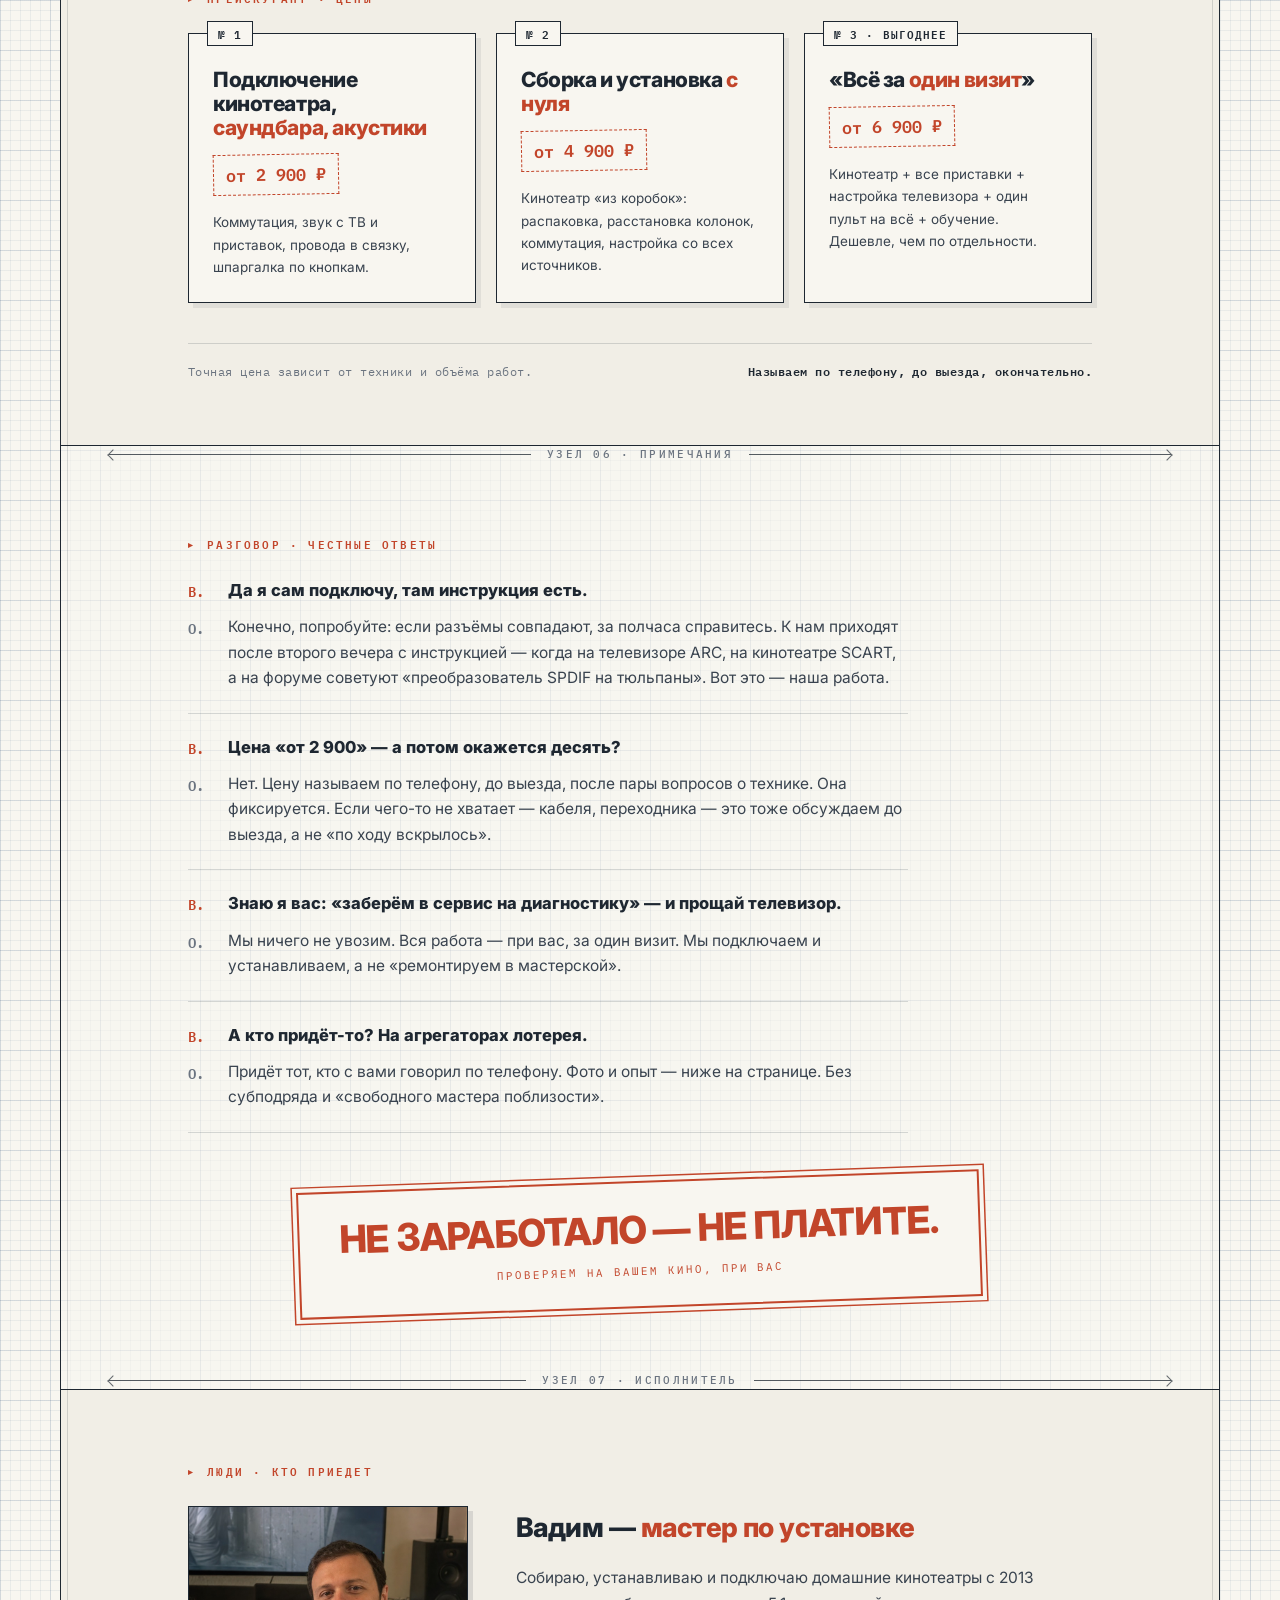
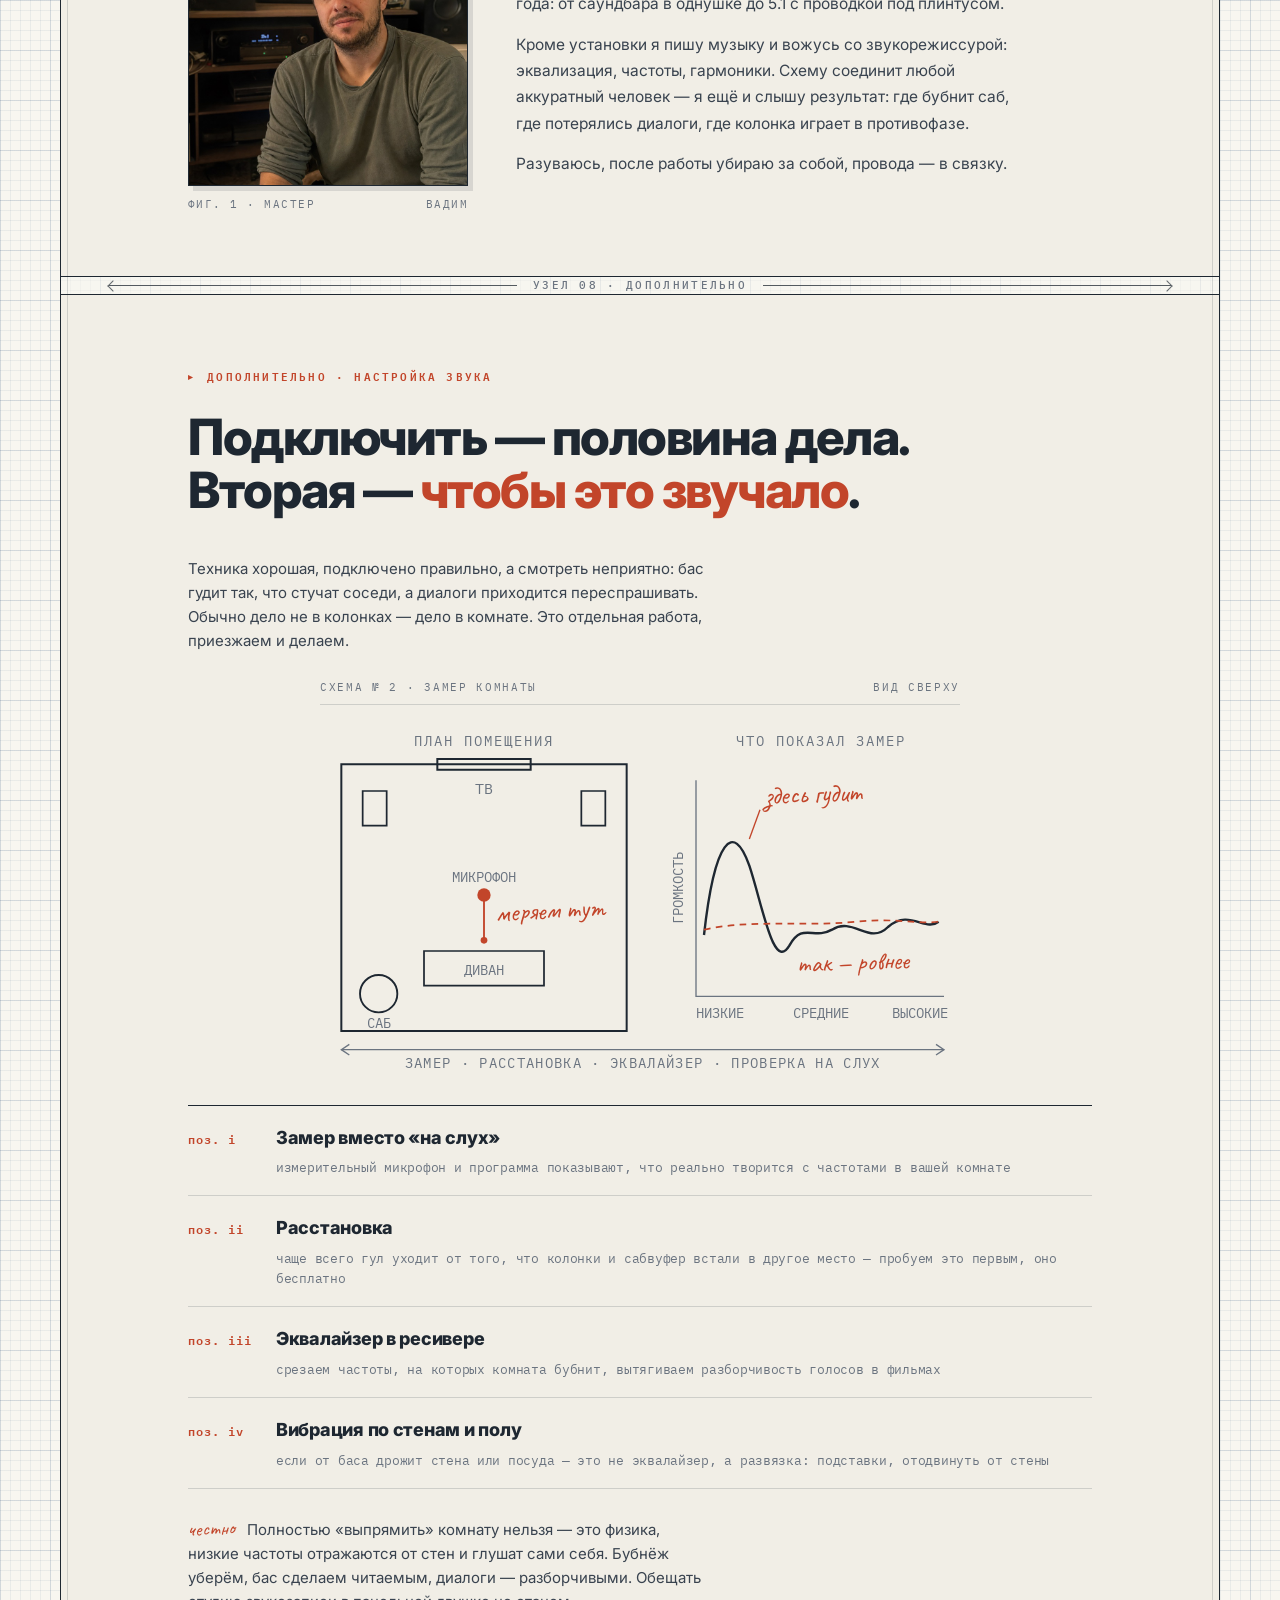
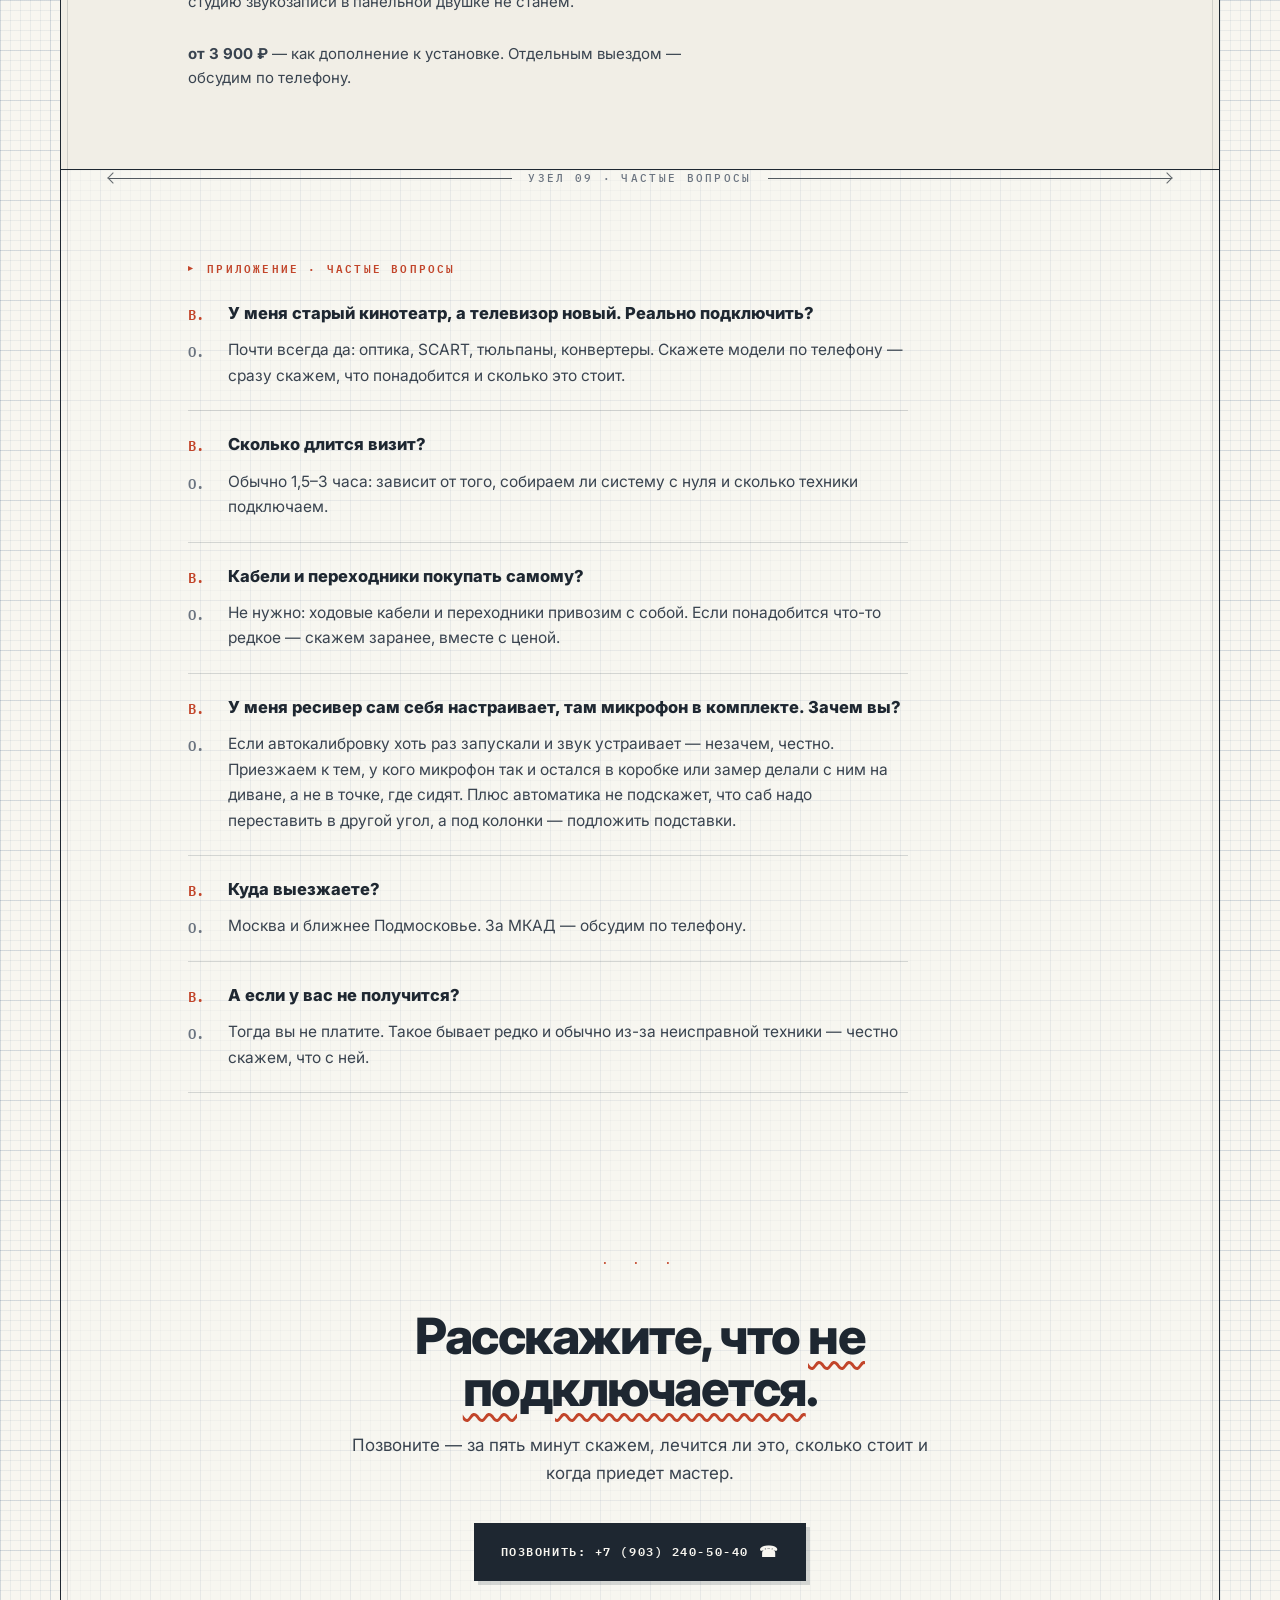
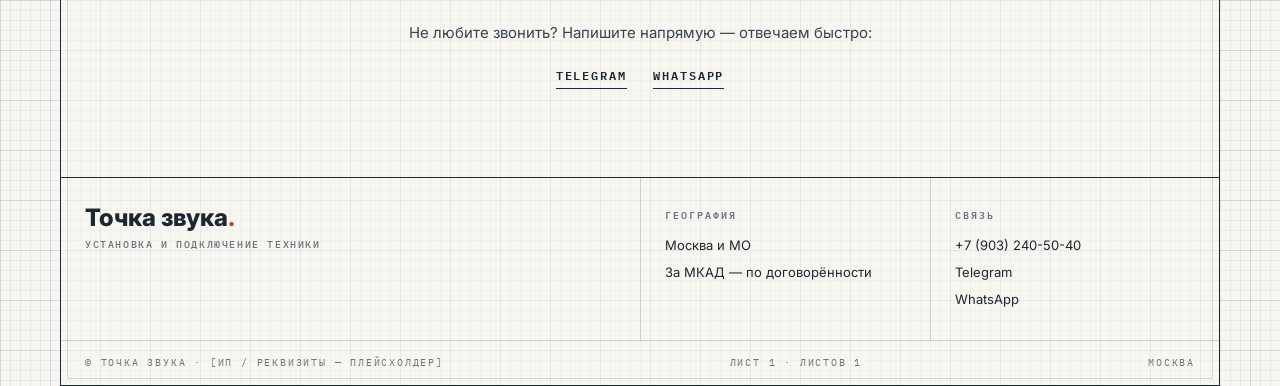
==== commit 5e80d9ba: "fix: убрать видимый плейсхолдер отзывов со страницы (остался комментарием в коде) Co-Authored-By: Cl" ====
--- a/index.html
+++ b/index.html
@@ -450,11 +450,6 @@
     border-left: 2px solid var(--red); padding-left: 14px; margin-top: 20px;
     line-height: 1.8; max-width: 52ch;
   }
-  .reviews-ph {
-    margin-top: 32px; border: 1.5px dashed var(--pencil); padding: 16px;
-    font-family: var(--mono); font-size: 10.5px; letter-spacing: .14em;
-    text-transform: uppercase; color: var(--pencil); text-align: center;
-  }
 
   /* ── финал ──────────────────────────────────────────────── */
   .final { padding: 96px 0 88px; }
@@ -836,7 +831,7 @@
         <p>Собираю, устанавливаю и подключаю домашние кинотеатры с 2013 года: от саундбара в однушке до 5.1 с проводкой под плинтусом.</p>
         <p>Кроме установки я пишу музыку и вожусь со звукорежиссурой: эквализация, частоты, гармоники. Схему соединит любой аккуратный человек — я ещё и слышу результат: где бубнит саб, где потерялись диалоги, где колонка играет в противофазе.</p>
         <p>Разуваюсь, после работы убираю за собой, провода — в связку.</p>
-        <div class="reviews-ph">сюда: 2–3 отзыва с именами — собрать с первых выездов</div>
+        <!-- сюда: 2–3 отзыва с именами, когда соберутся с первых выездов -->
       </div>
     </div>
   </div>
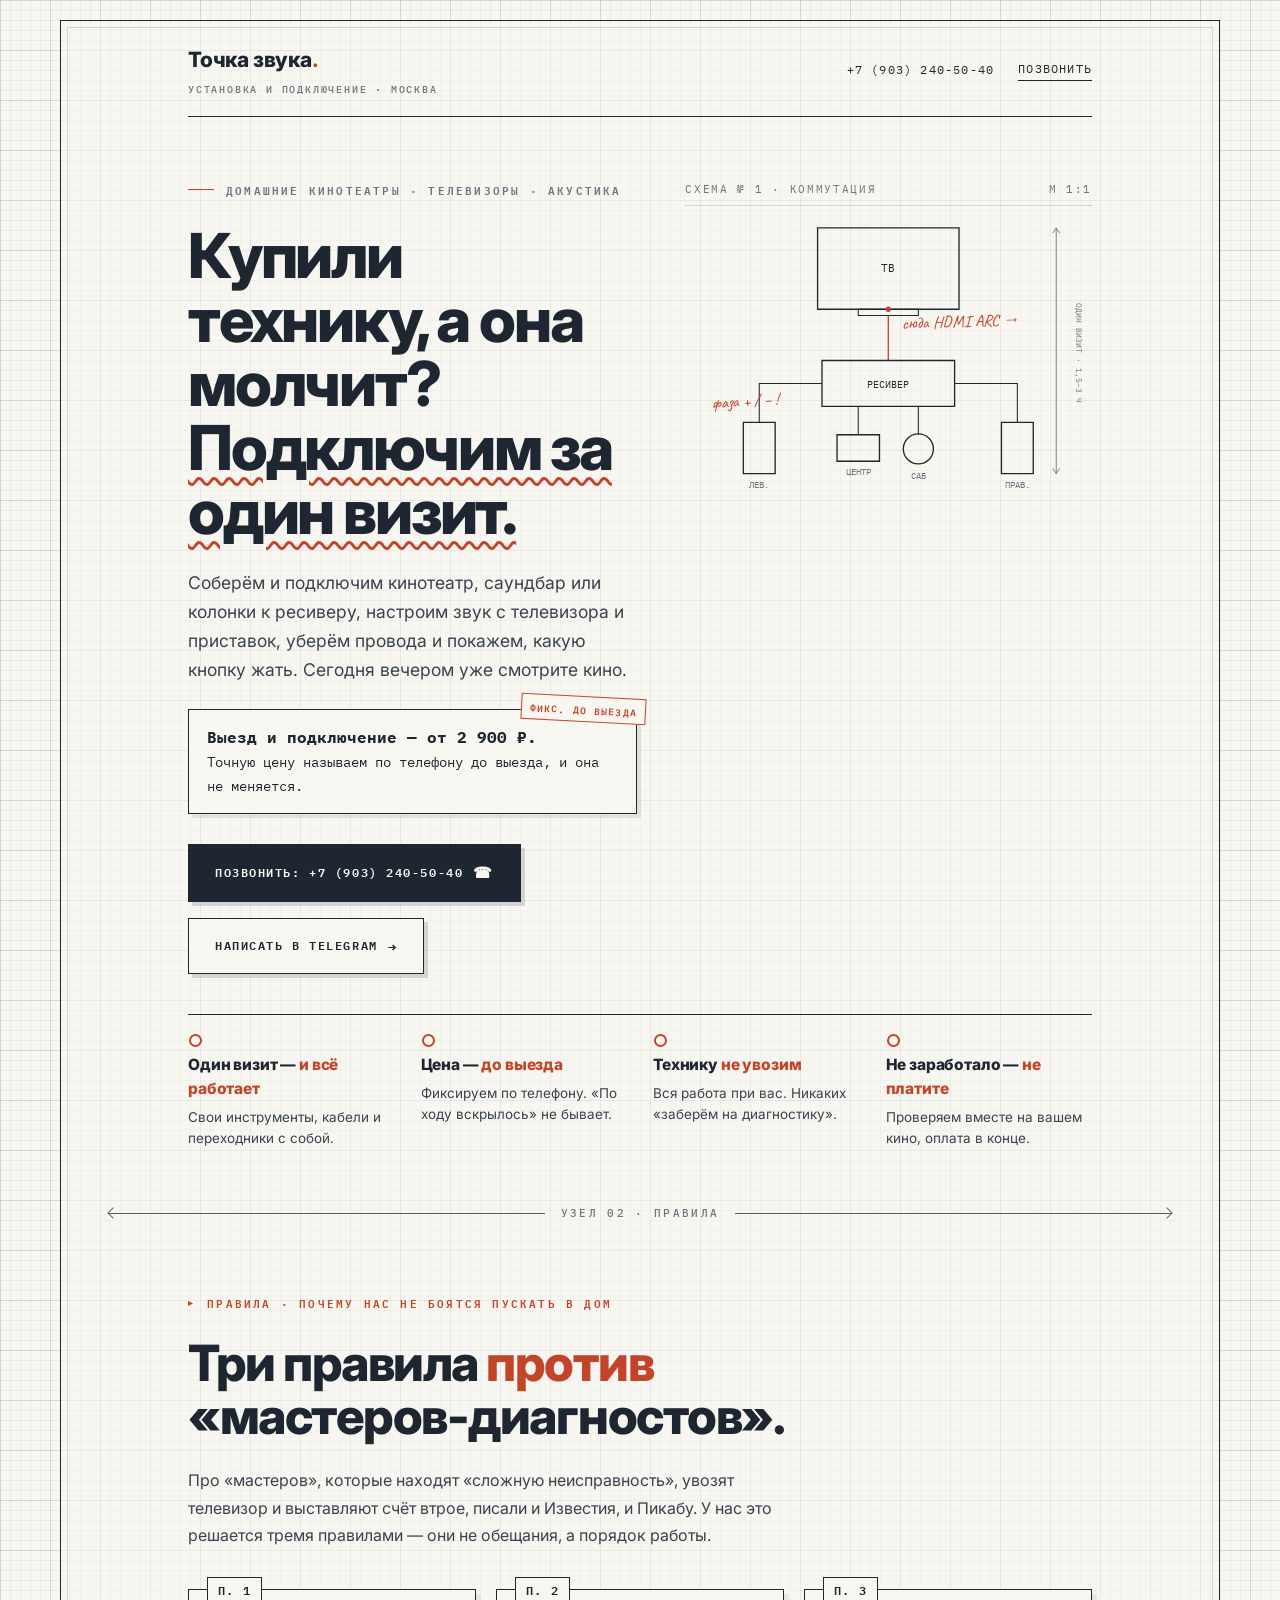
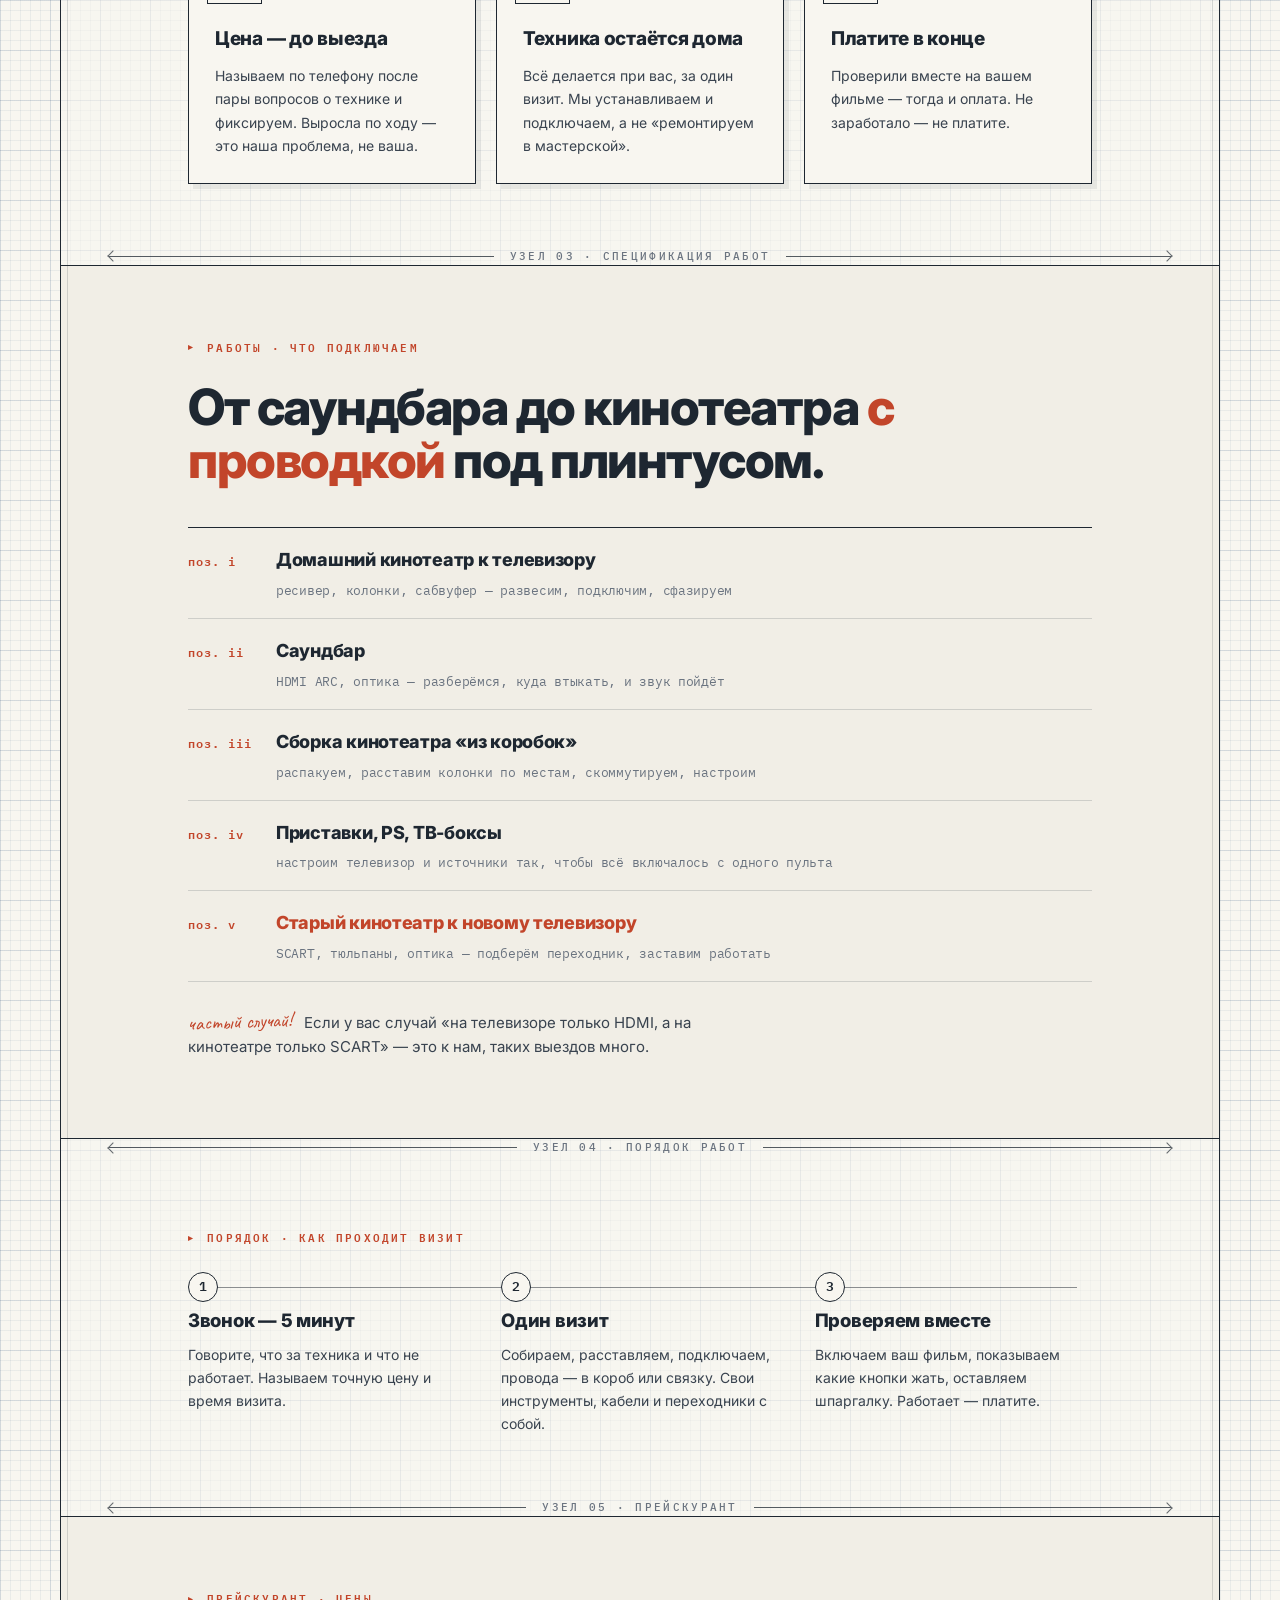
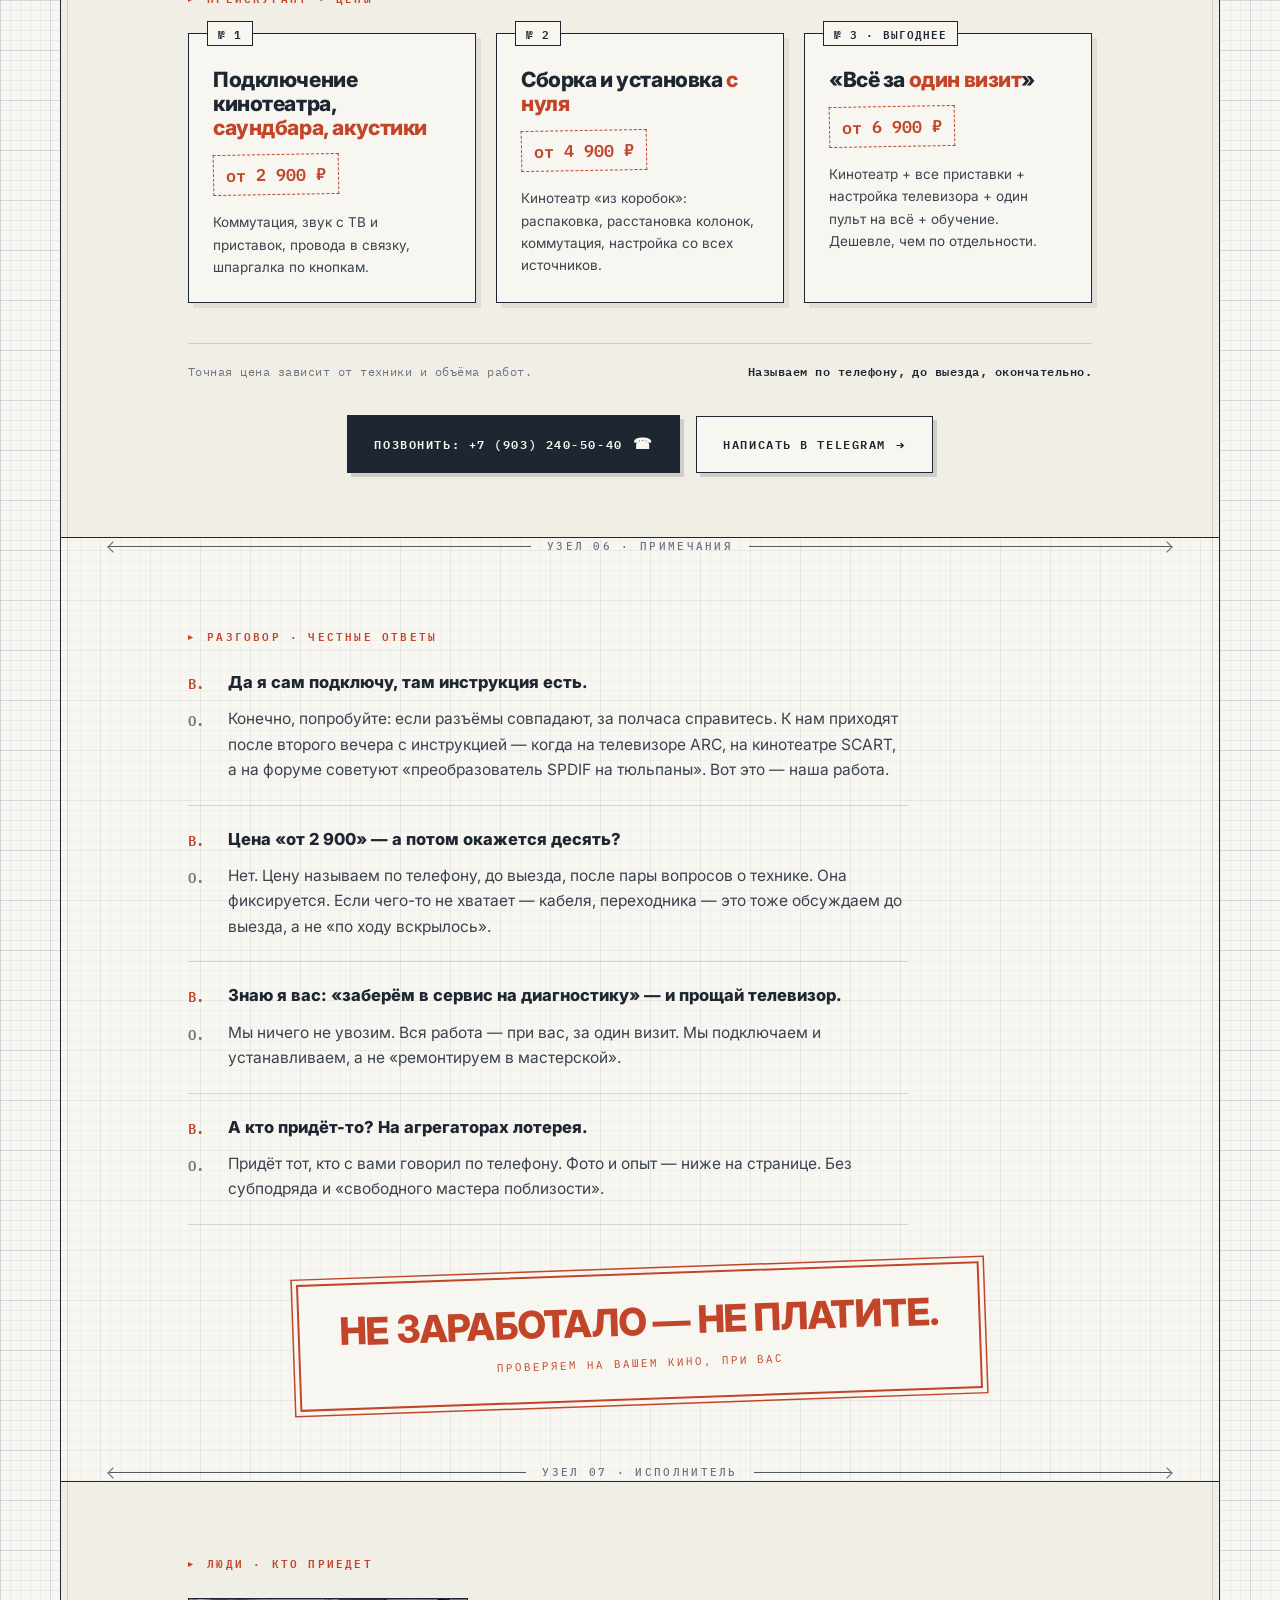
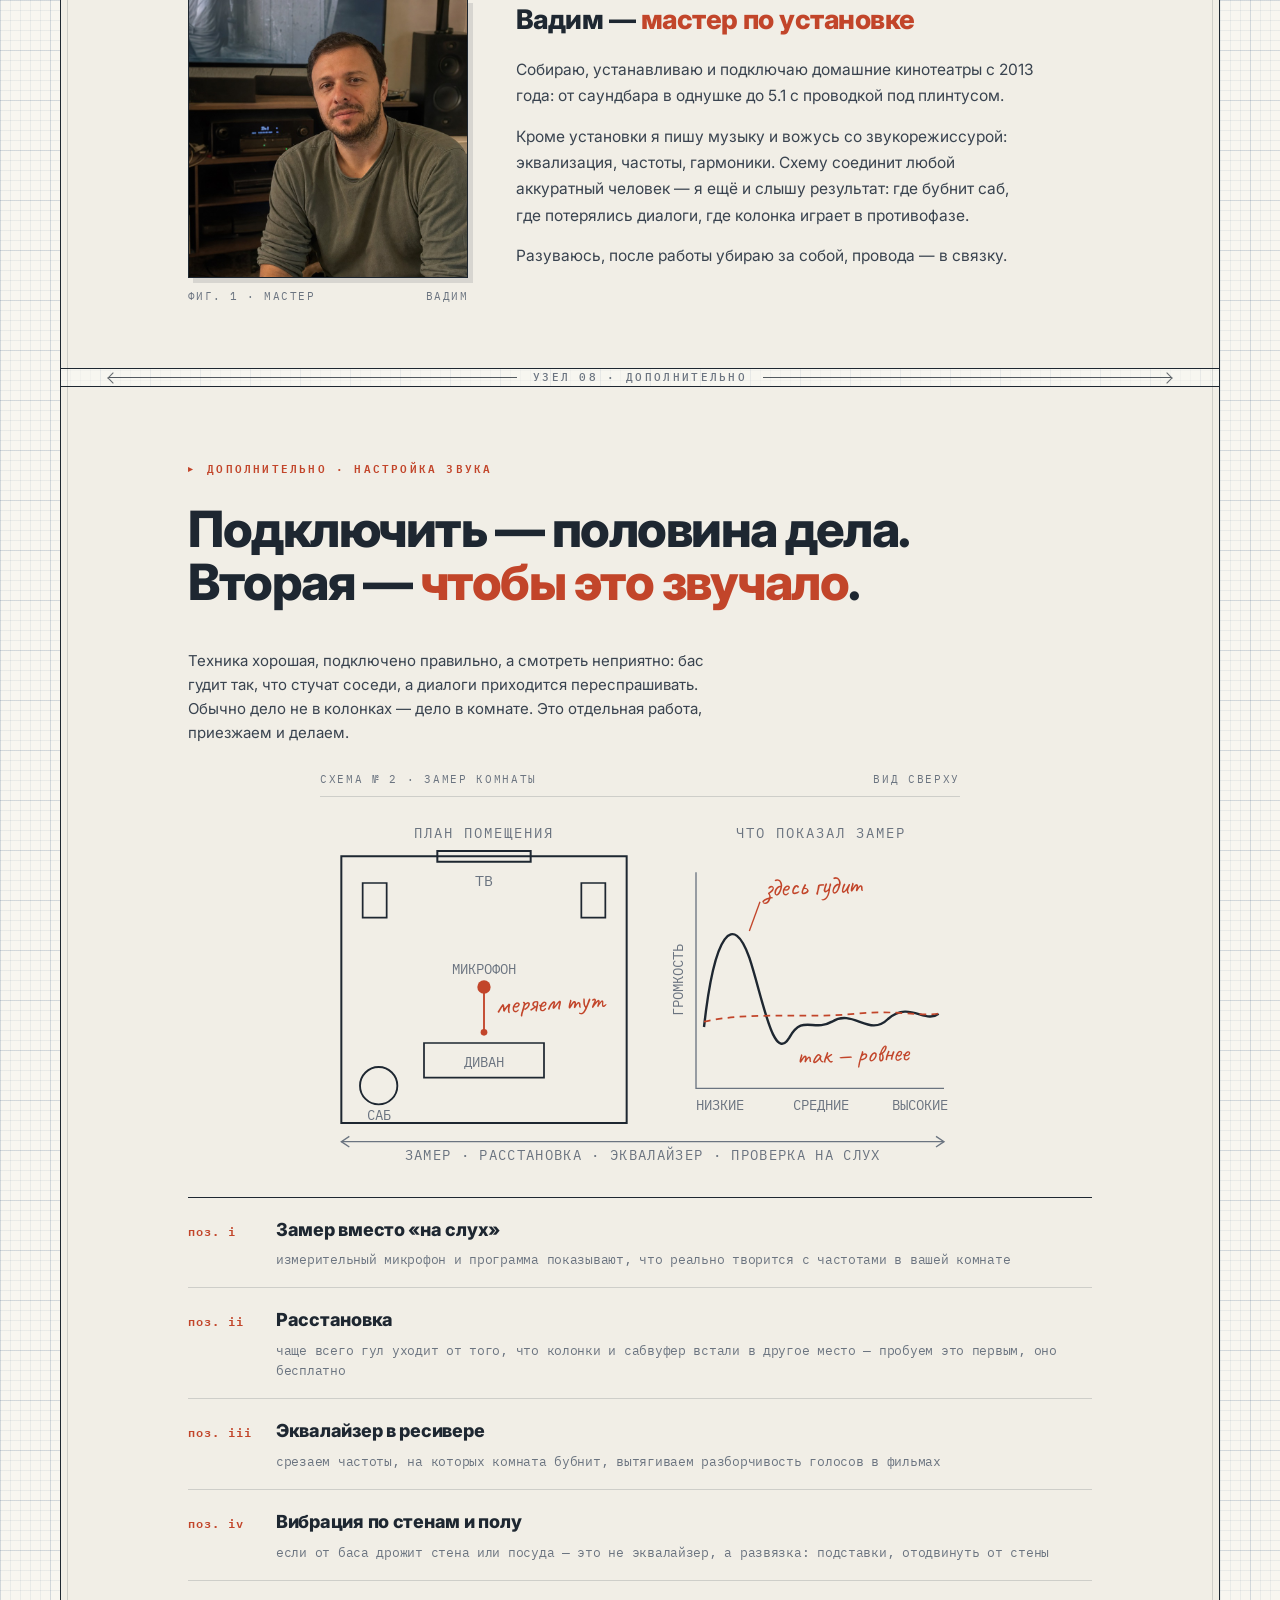
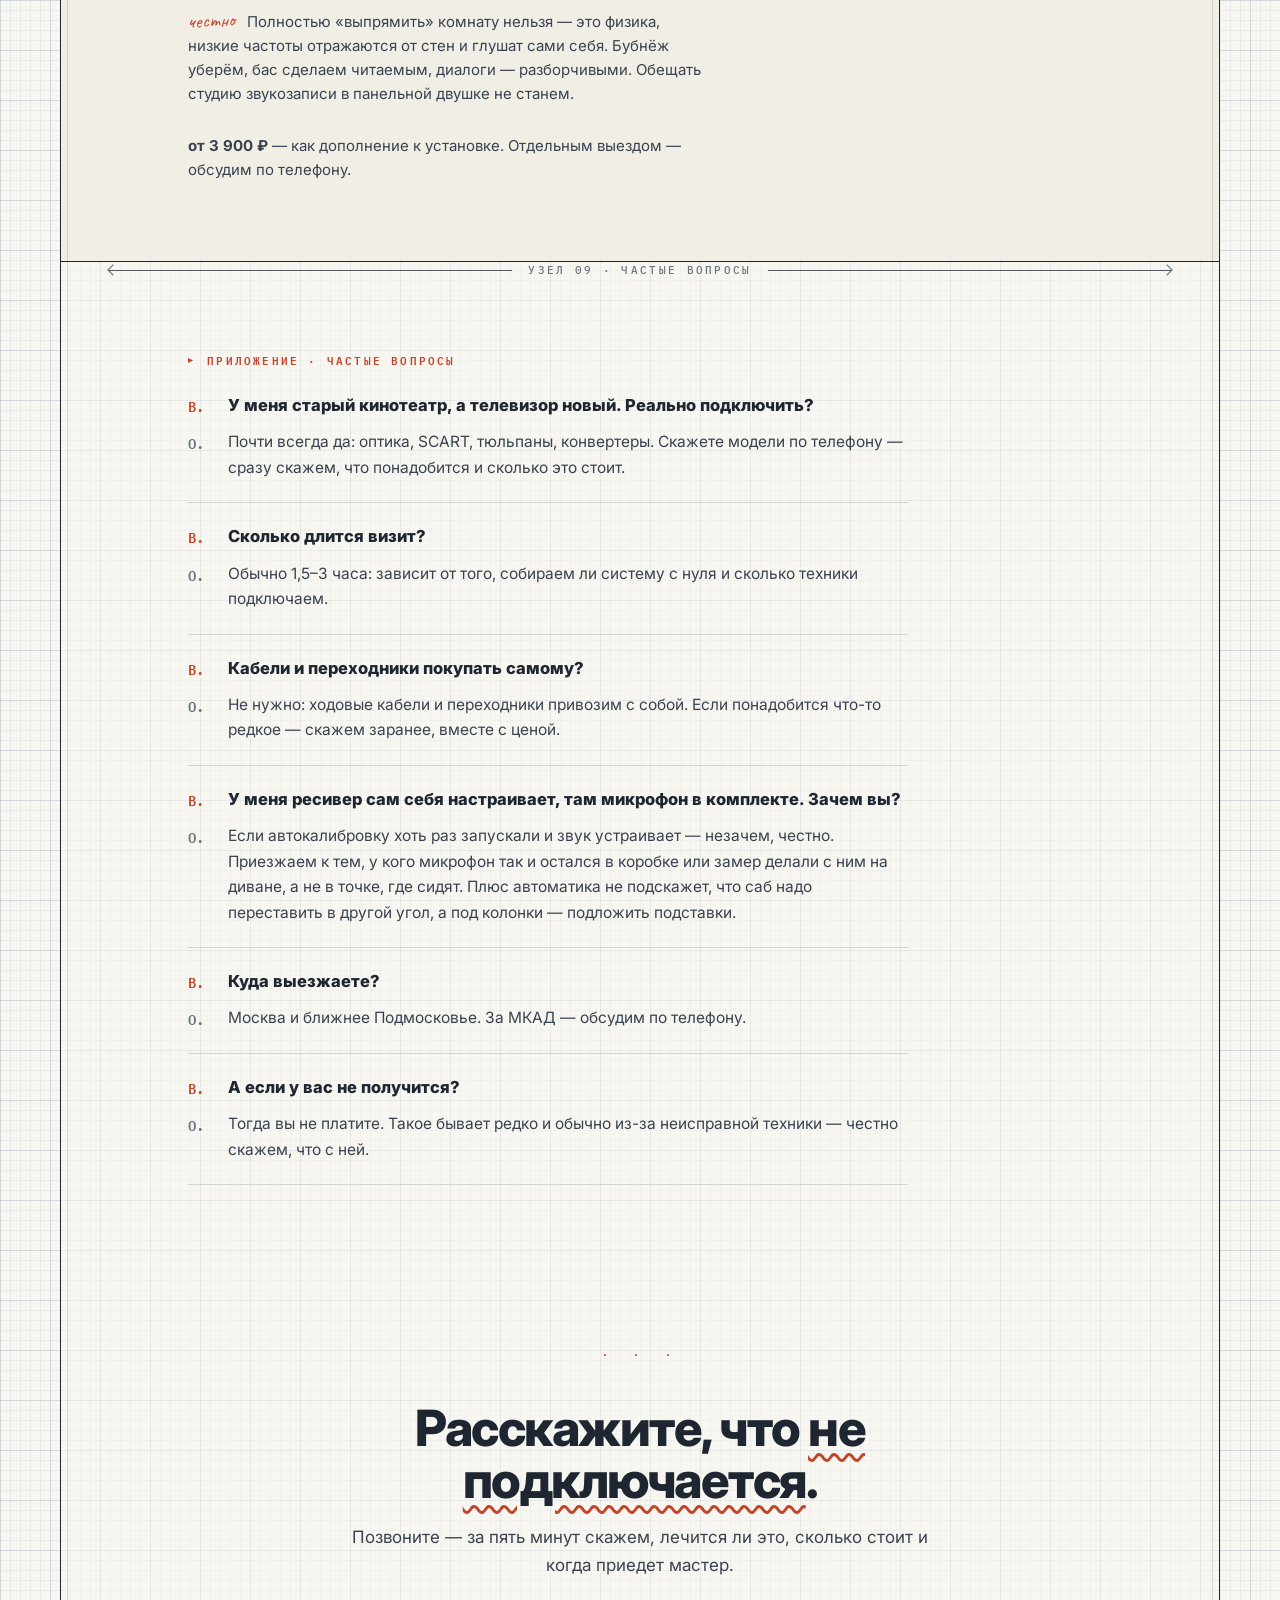
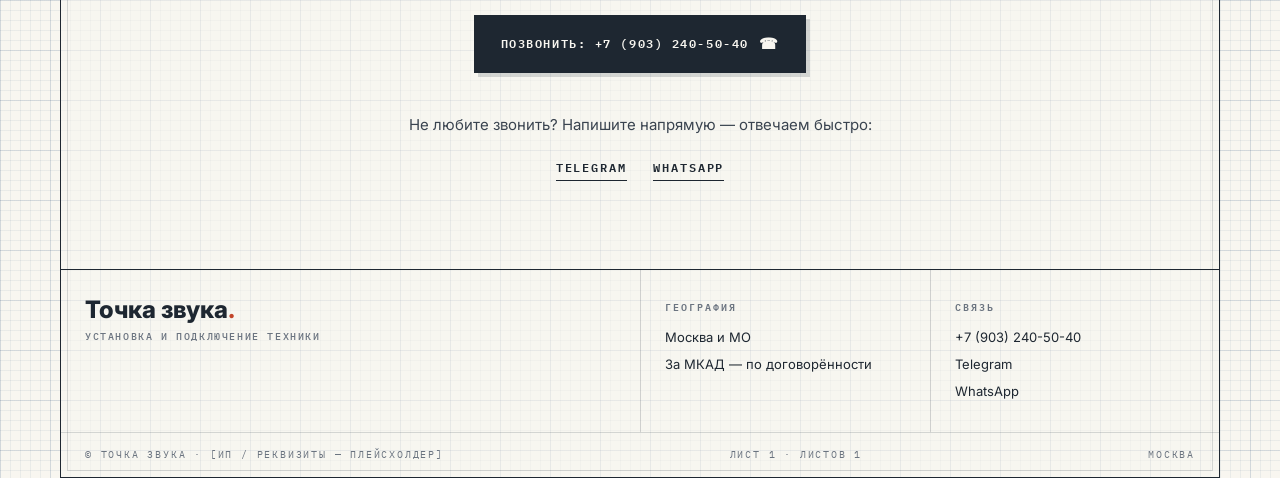
==== commit 2a5ed9d5: "feat: кнопки «Позвонить»/Telegram сразу после прейскуранта — CTA в середине страницы для десктопа Co" ====
--- a/index.html
+++ b/index.html
@@ -779,6 +779,10 @@
       <span>Точная цена зависит от техники и объёма работ.</span>
       <span><b>Называем по телефону, до выезда, окончательно.</b></span>
     </div>
+    <div class="hero-cta rv" style="justify-content:center;margin:34px 0 0;">
+      <a class="btn fill tel" href="tel:+79032405040">Позвонить: +7 (903) 240-50-40</a>
+      <a class="btn" href="https://t.me/vad6277">Написать в Telegram</a>
+    </div>
   </div>
 </section>
 
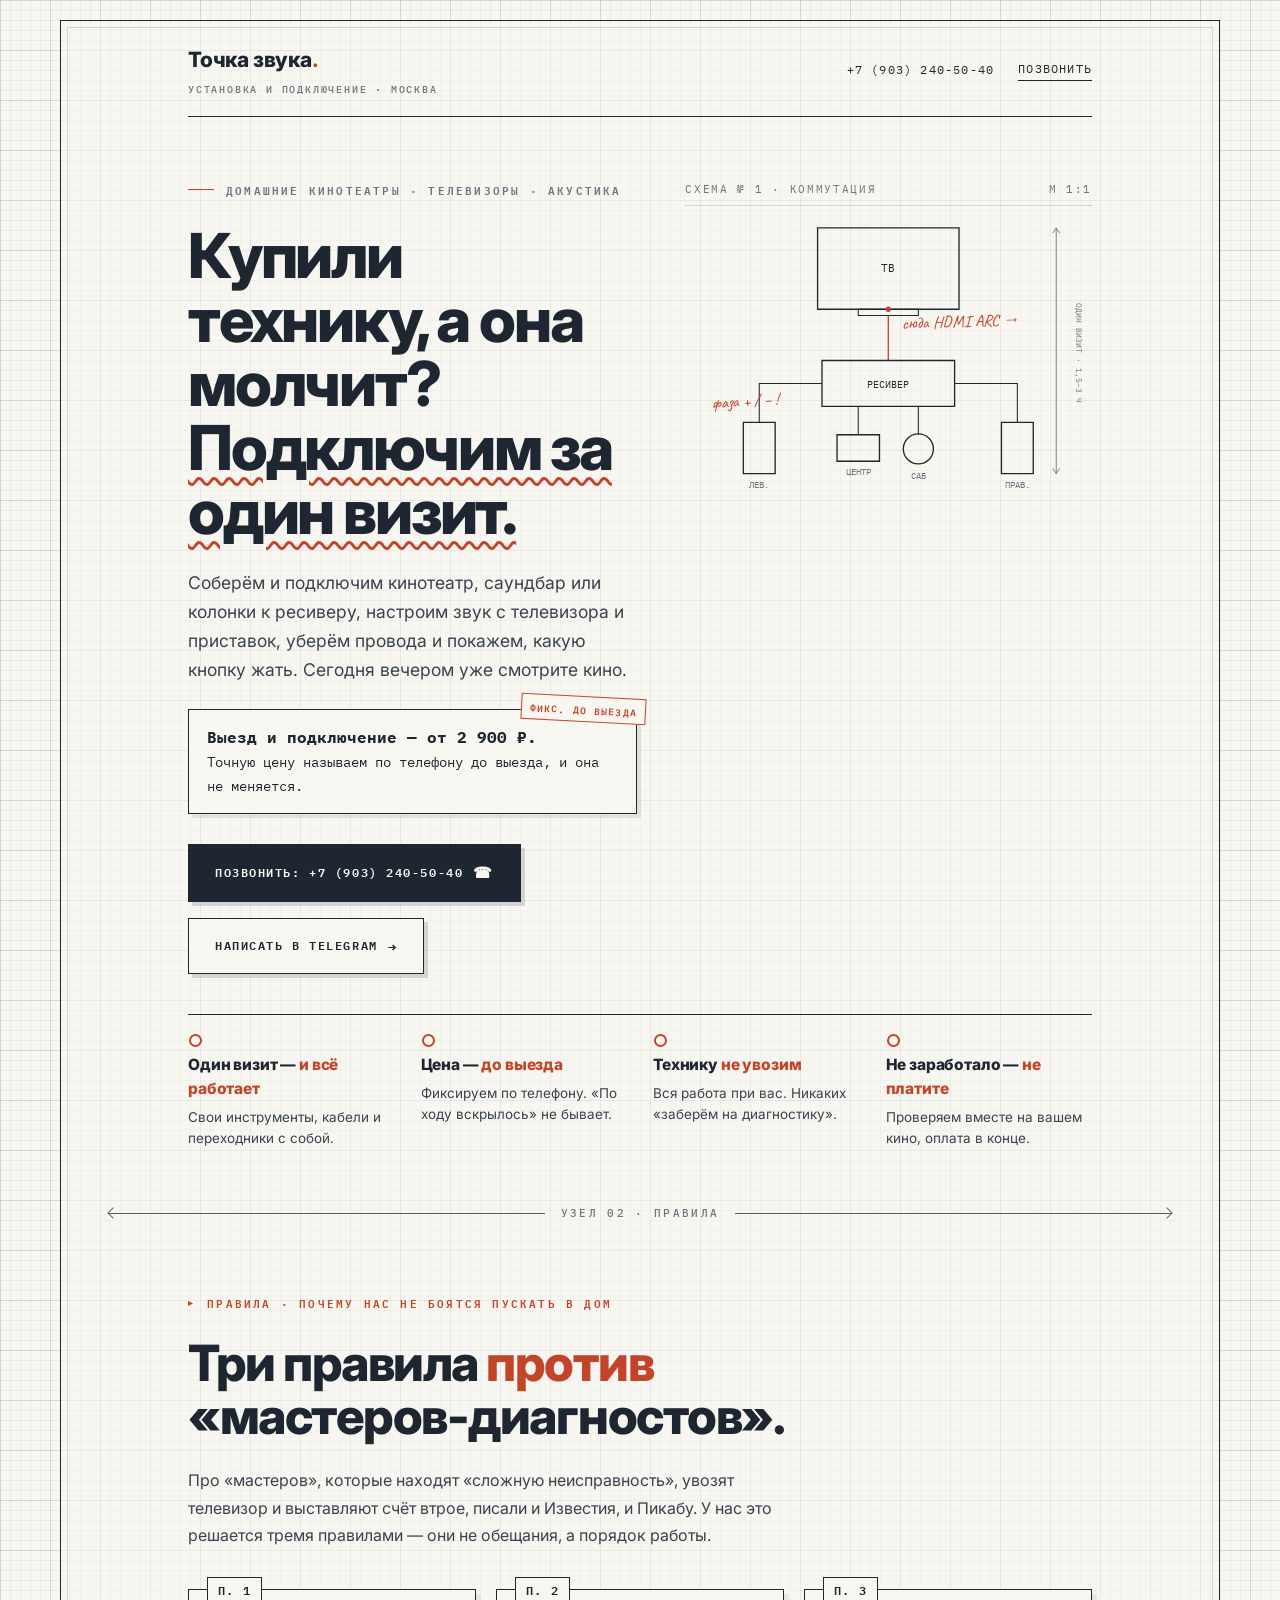
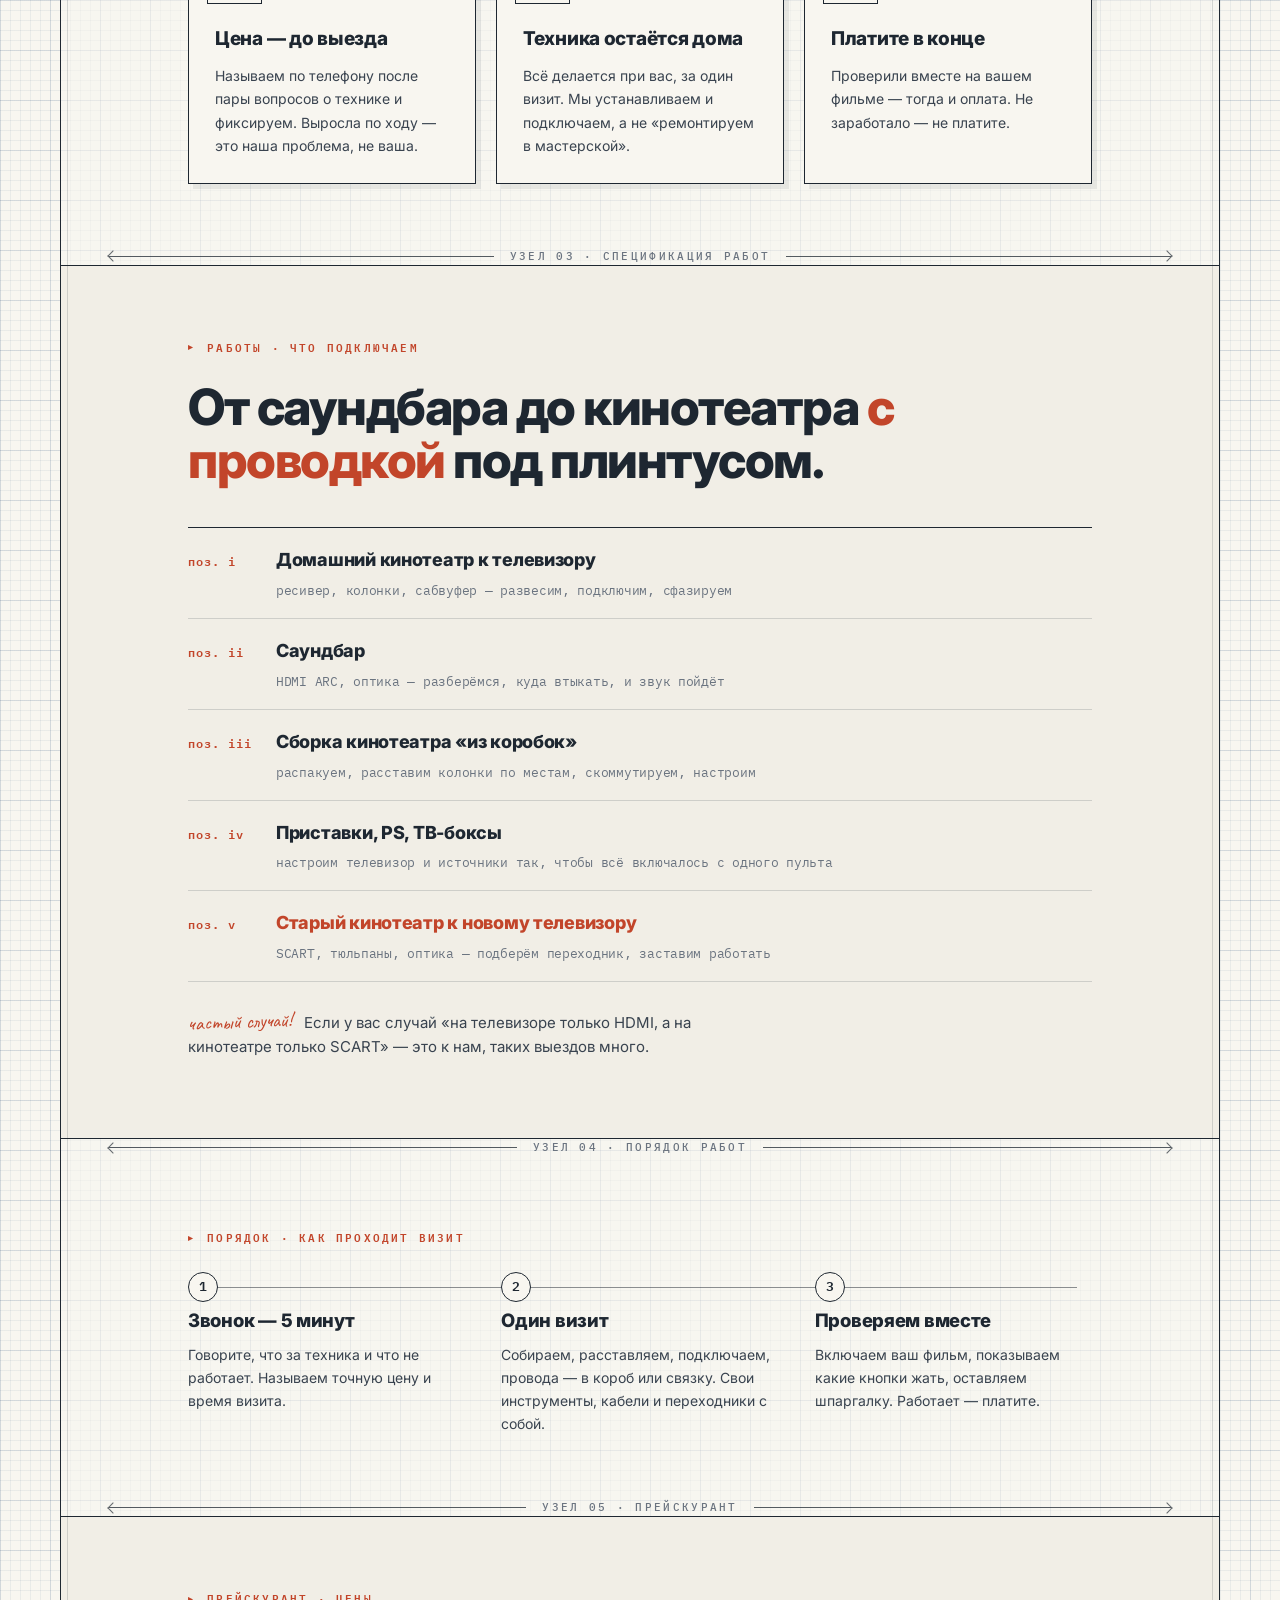
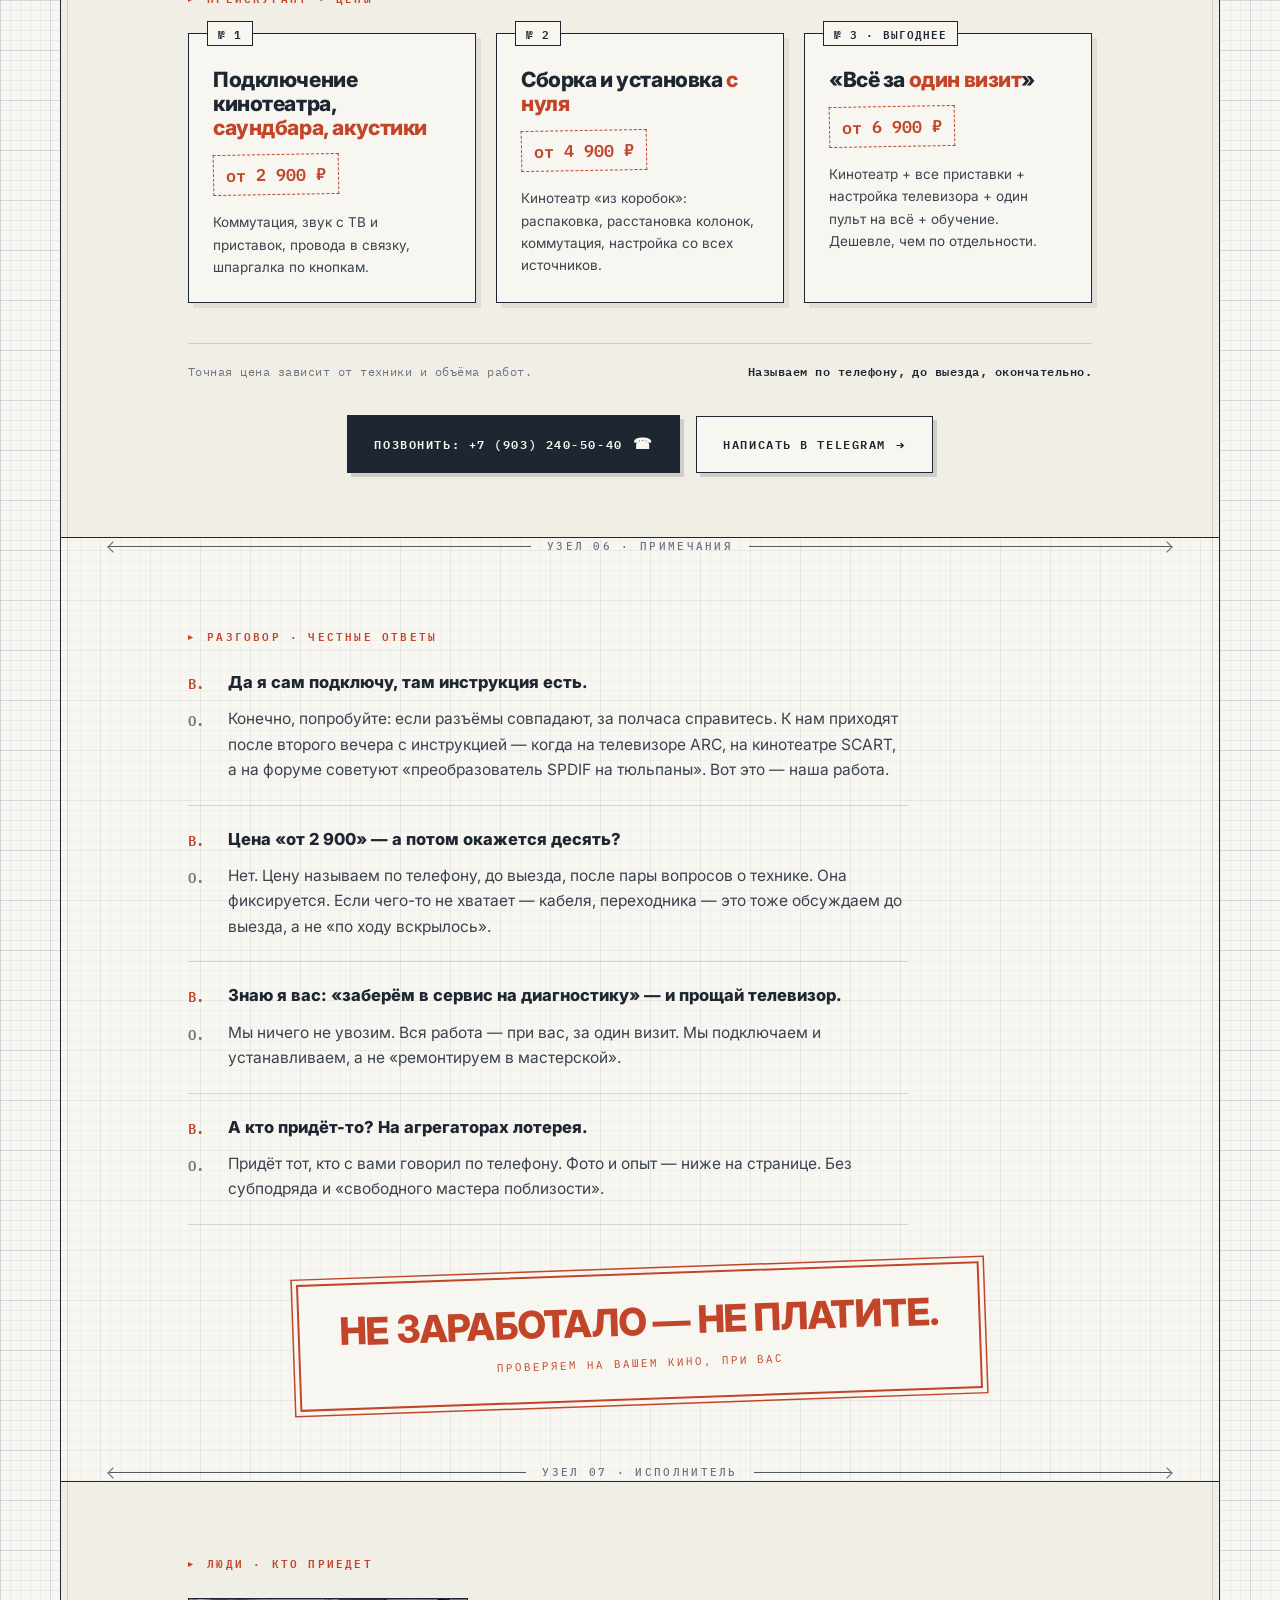
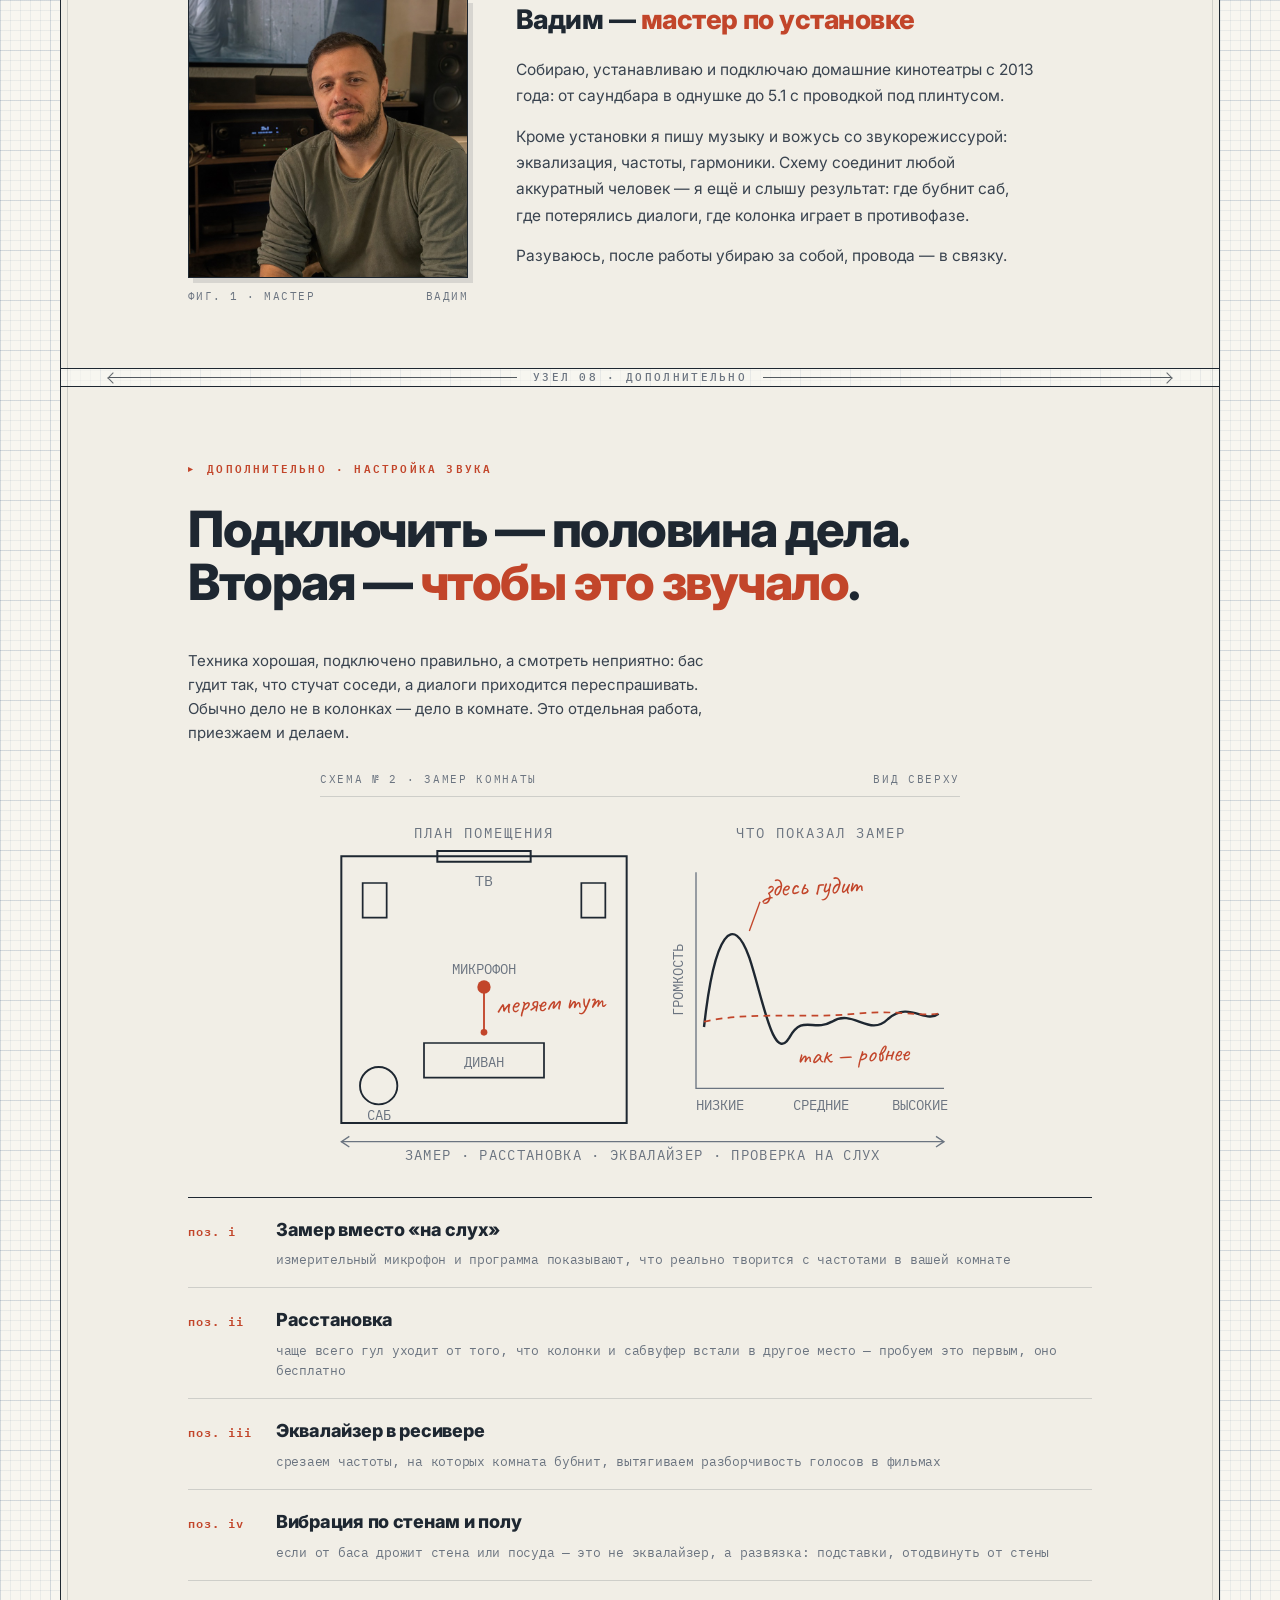
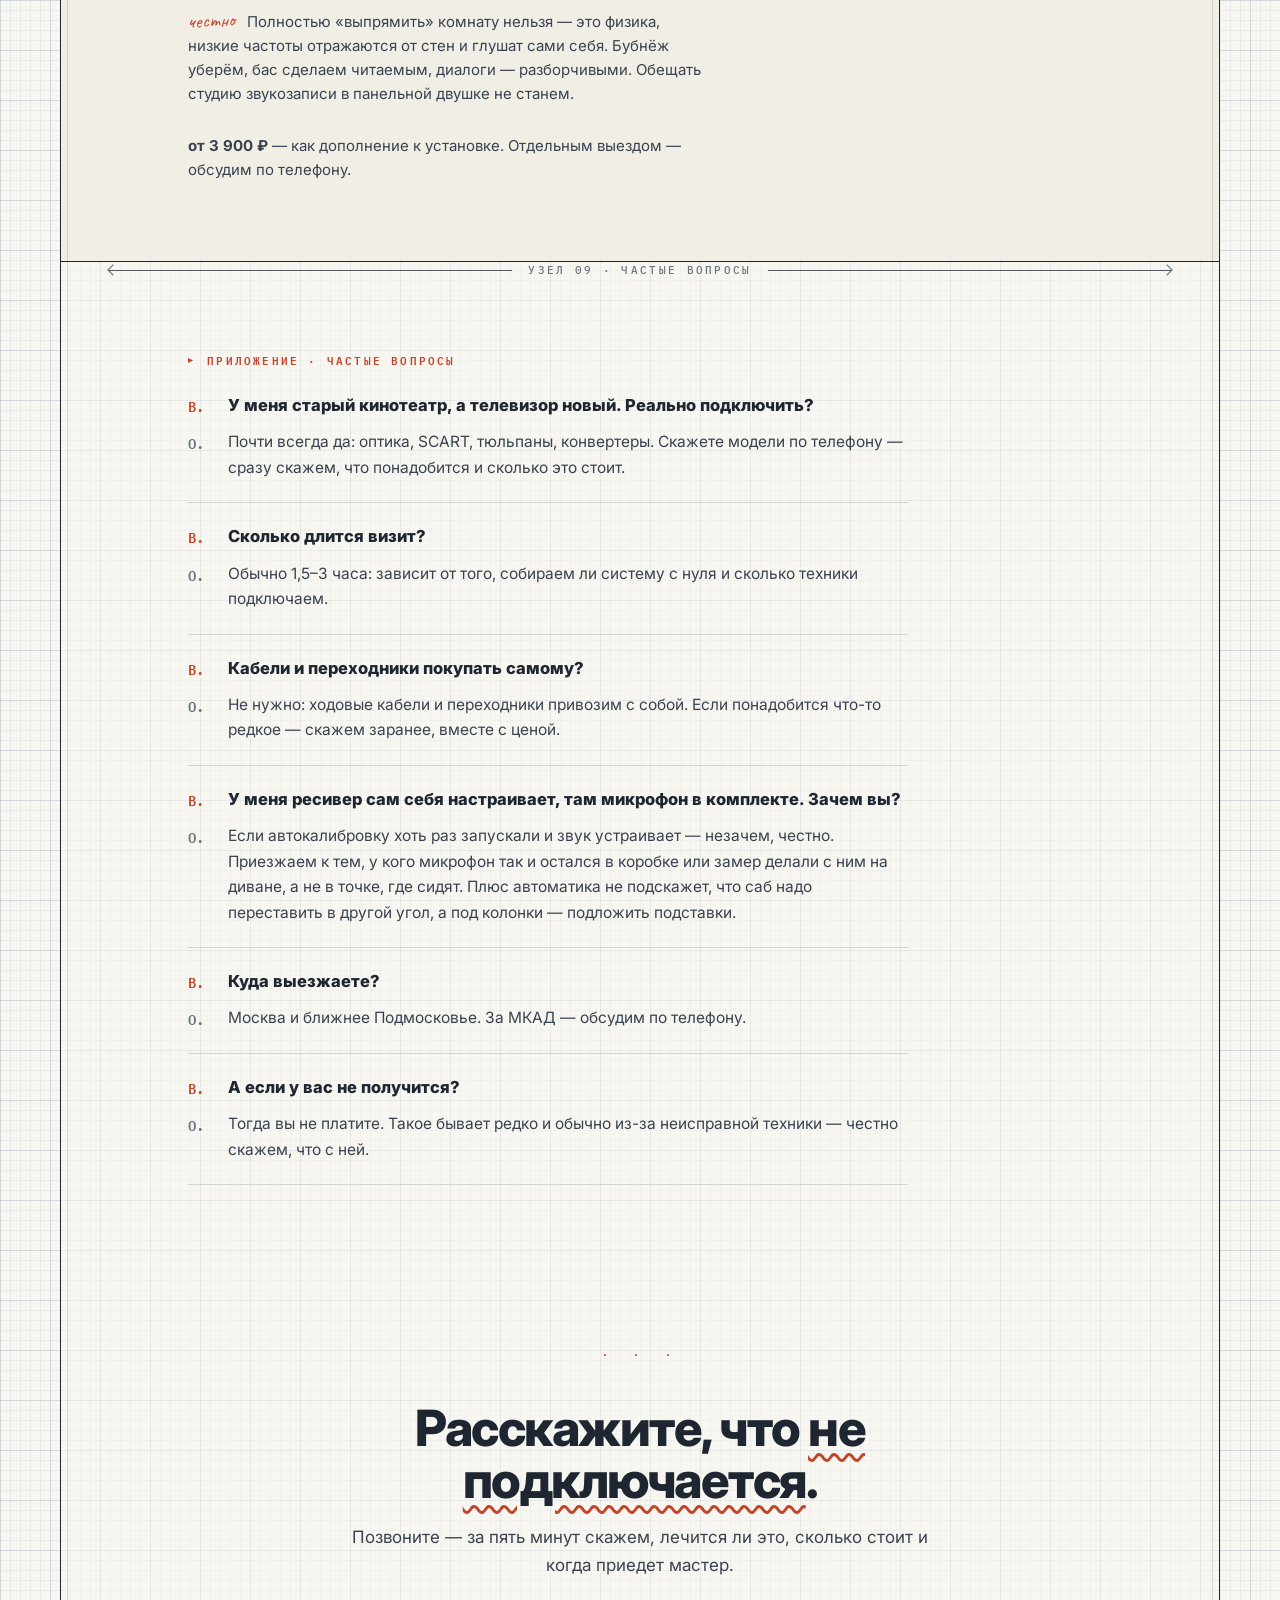
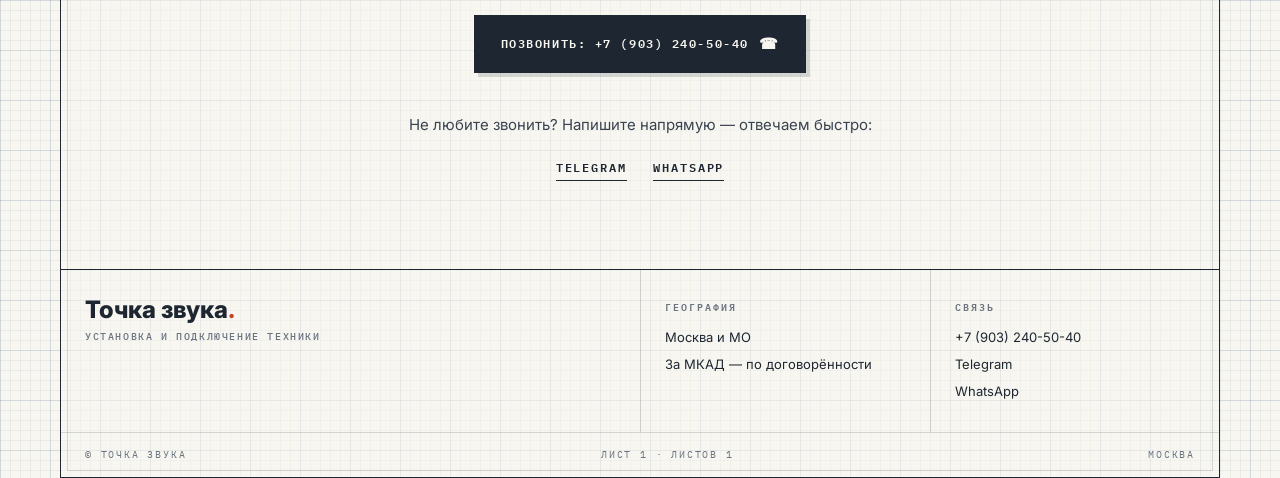
==== commit 264cb825: "fix: убрать плейсхолдер реквизитов ИП из подвала Co-Authored-By: Claude Opus 4.8 <noreply@anthropic." ====
--- a/index.html
+++ b/index.html
@@ -994,7 +994,8 @@
       </div>
     </div>
     <div class="colophon">
-      <span>© Точка звука · [ИП / реквизиты — плейсхолдер]</span>
+      <!-- реквизиты ИП добавить сюда, когда будут -->
+      <span>© Точка звука</span>
       <span>Лист 1 · Листов 1</span>
       <span>Москва</span>
     </div>
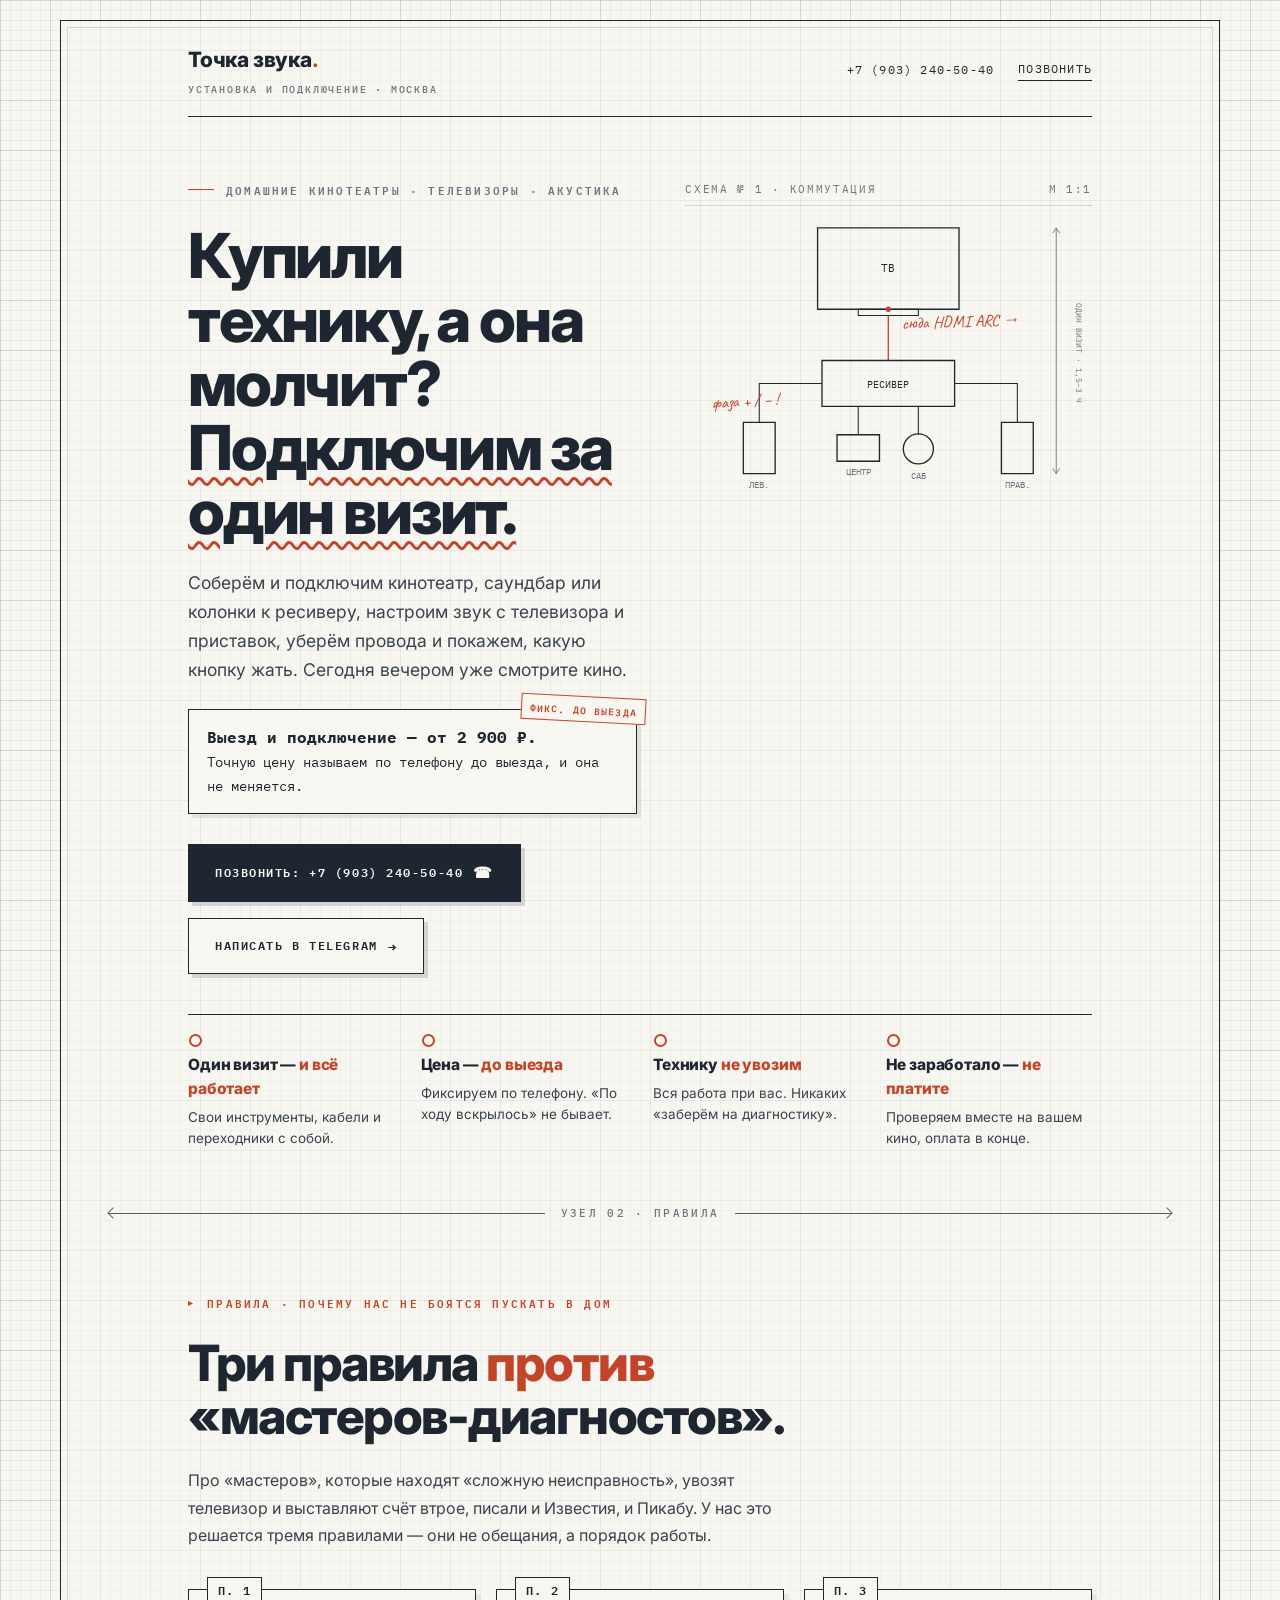
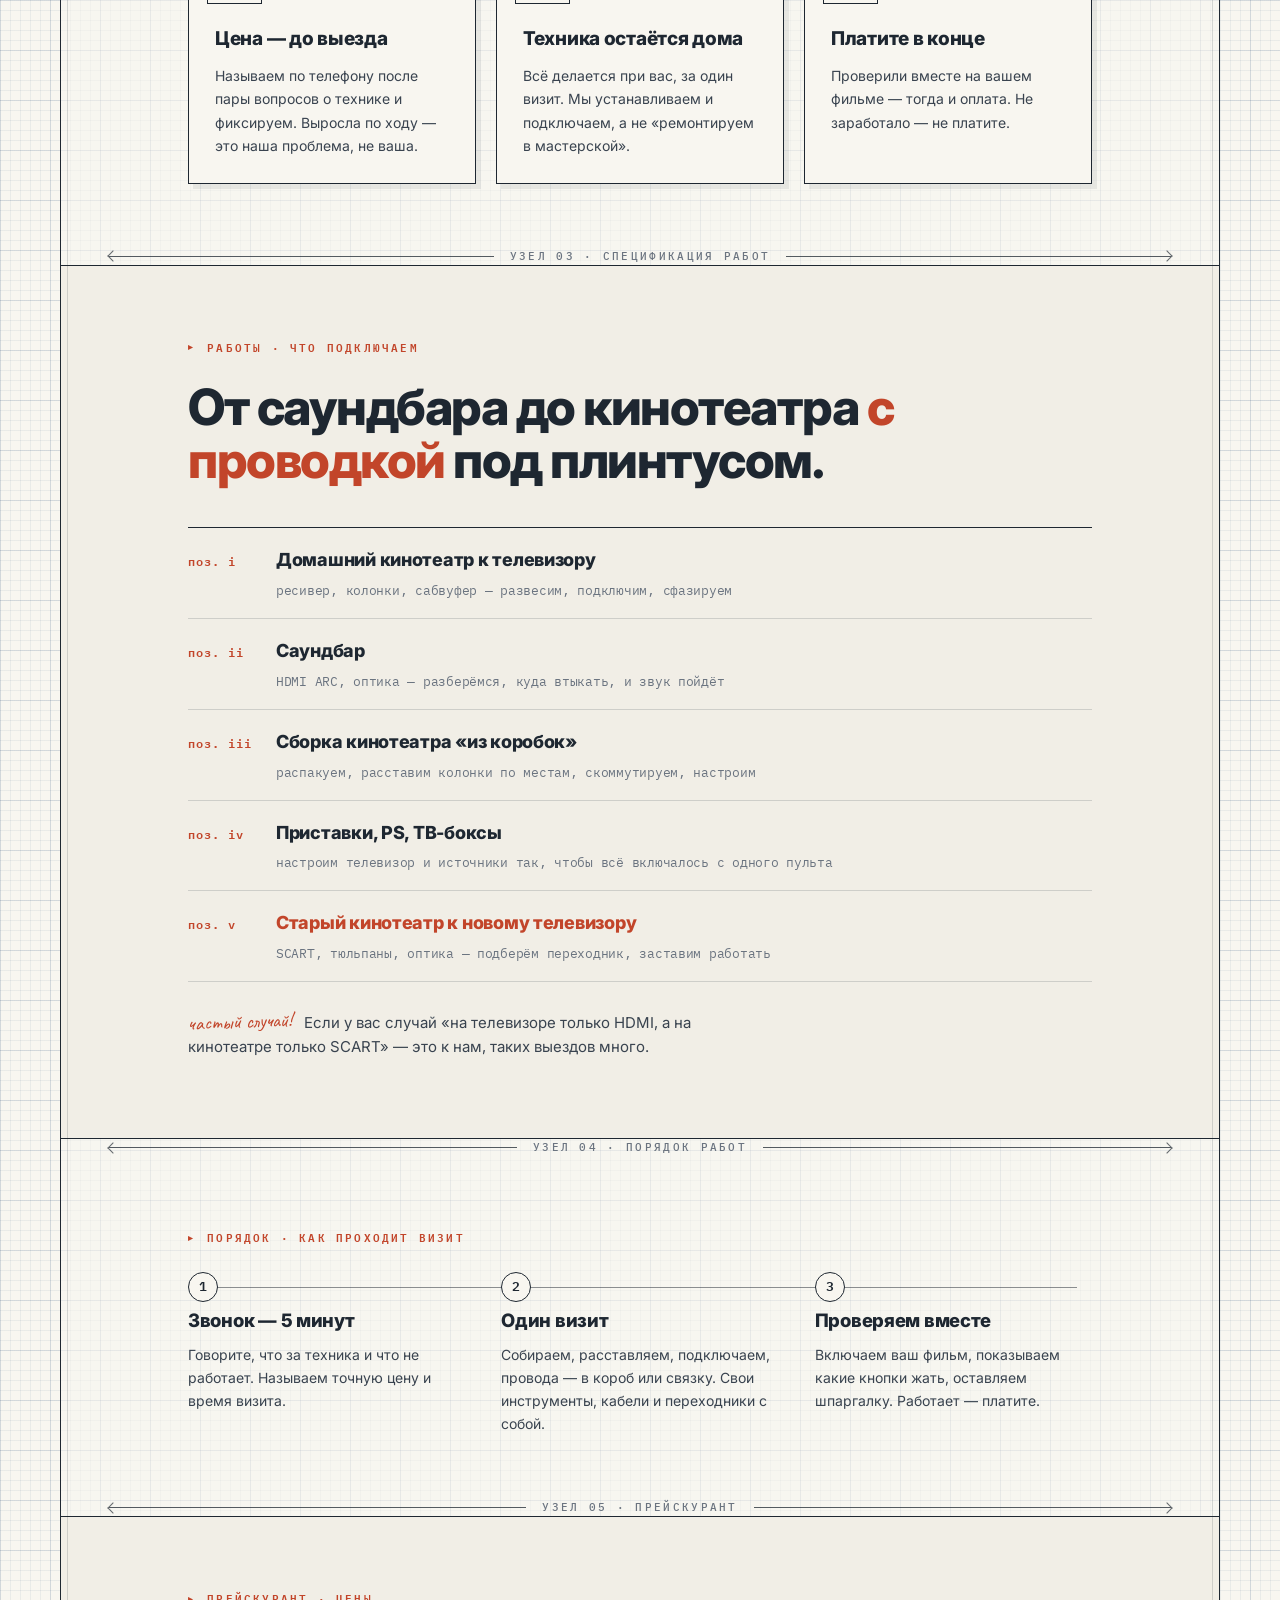
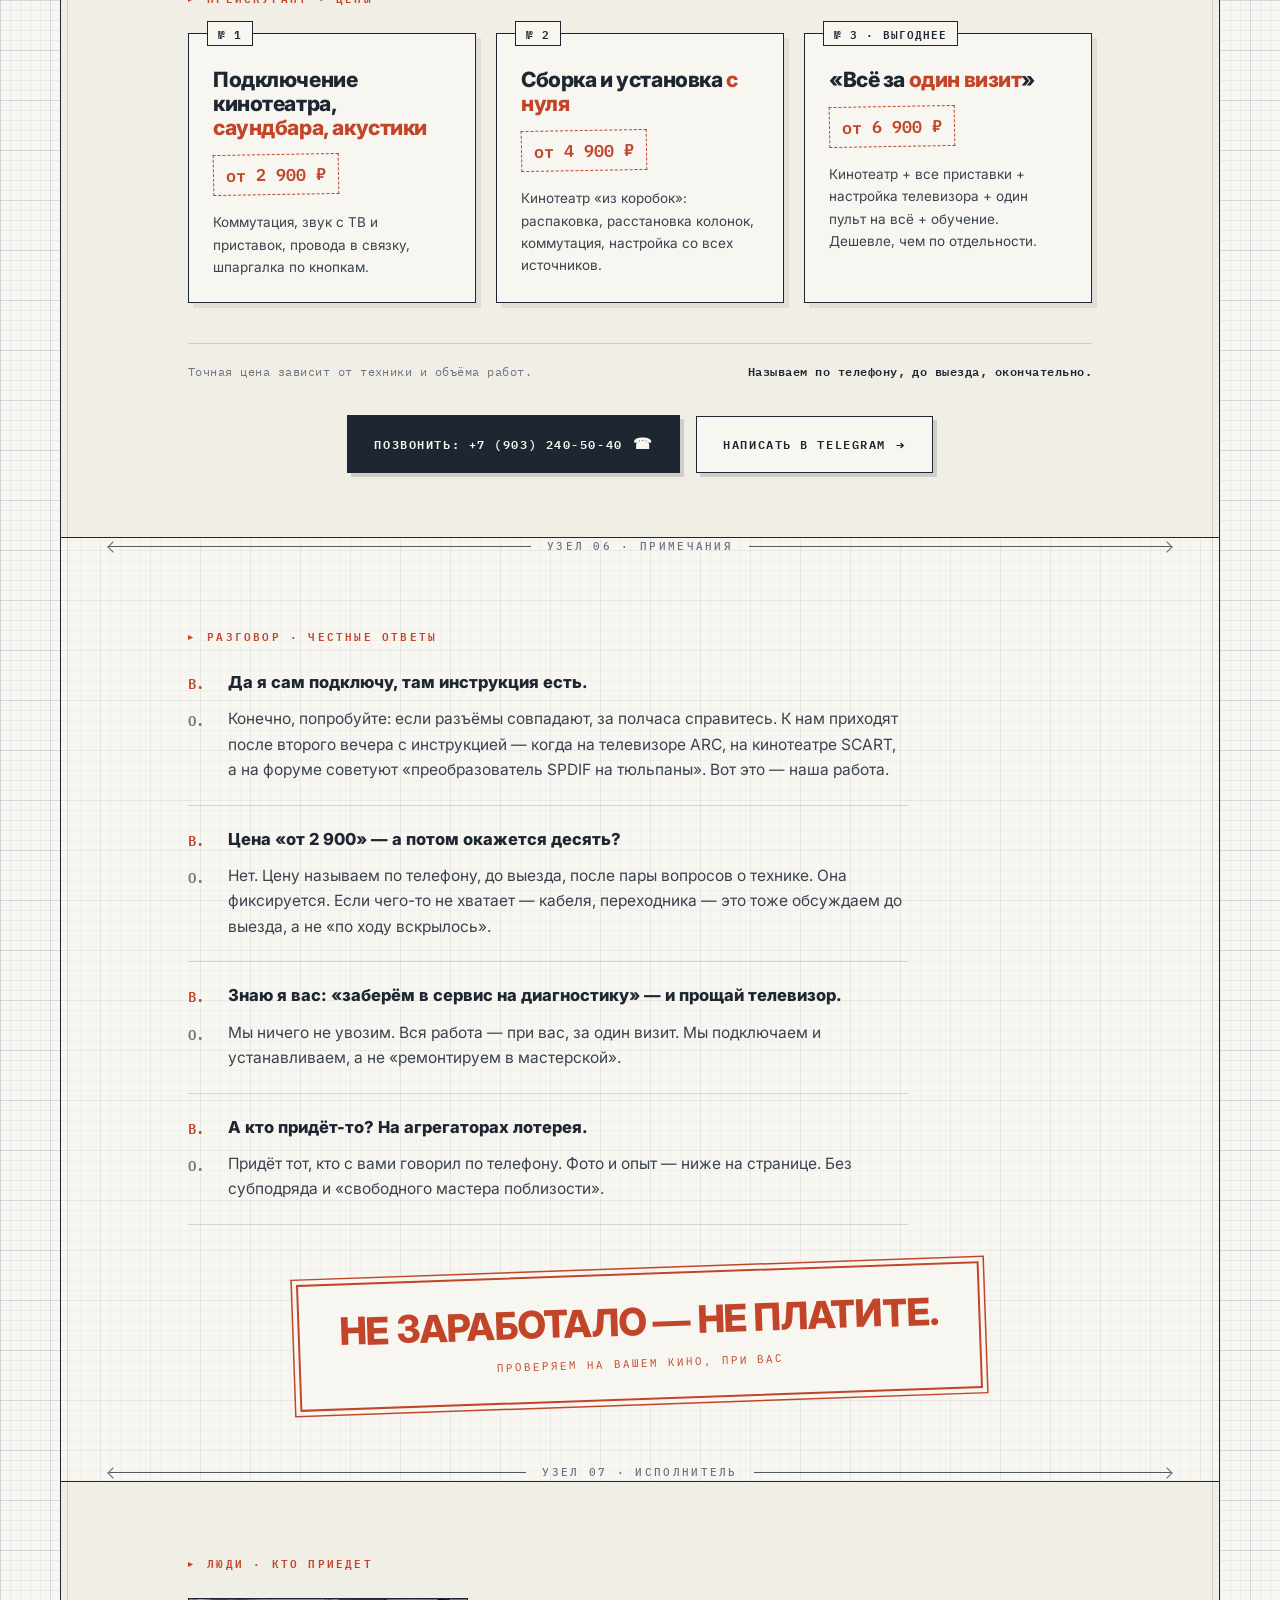
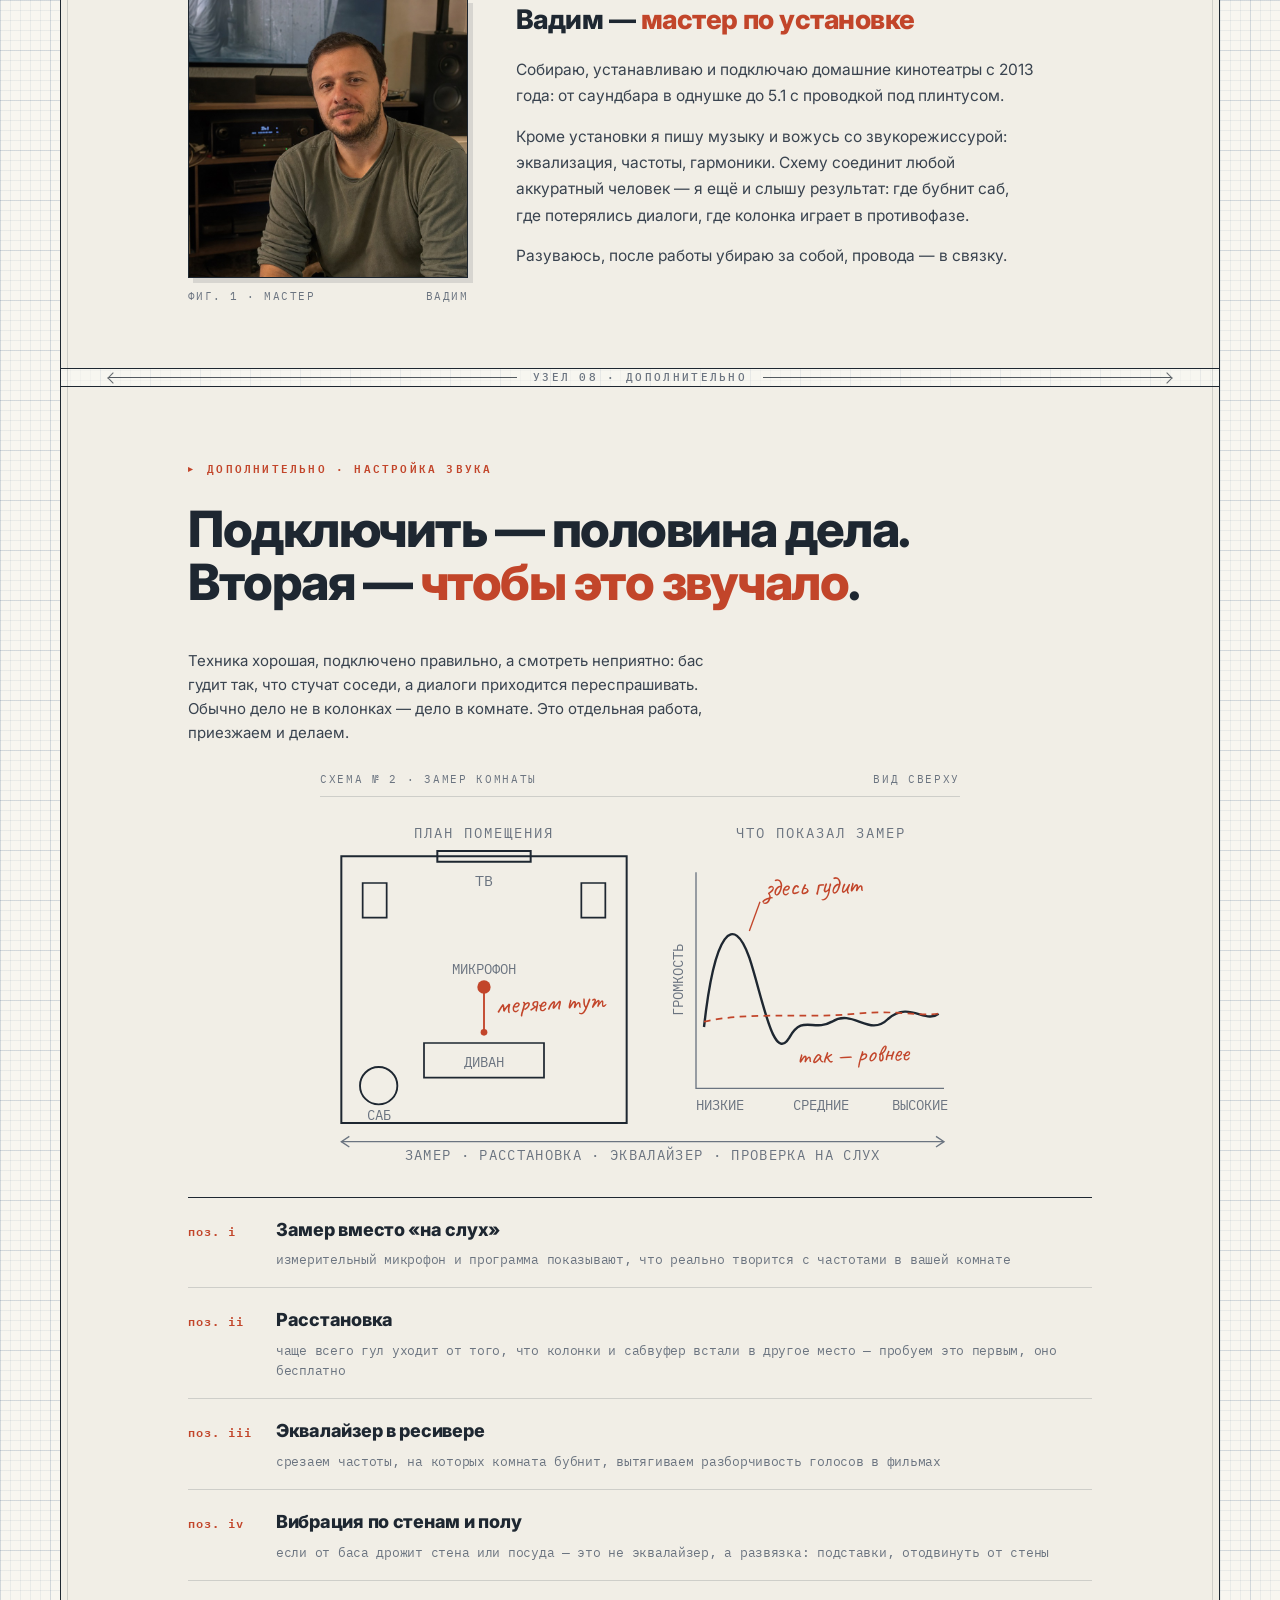
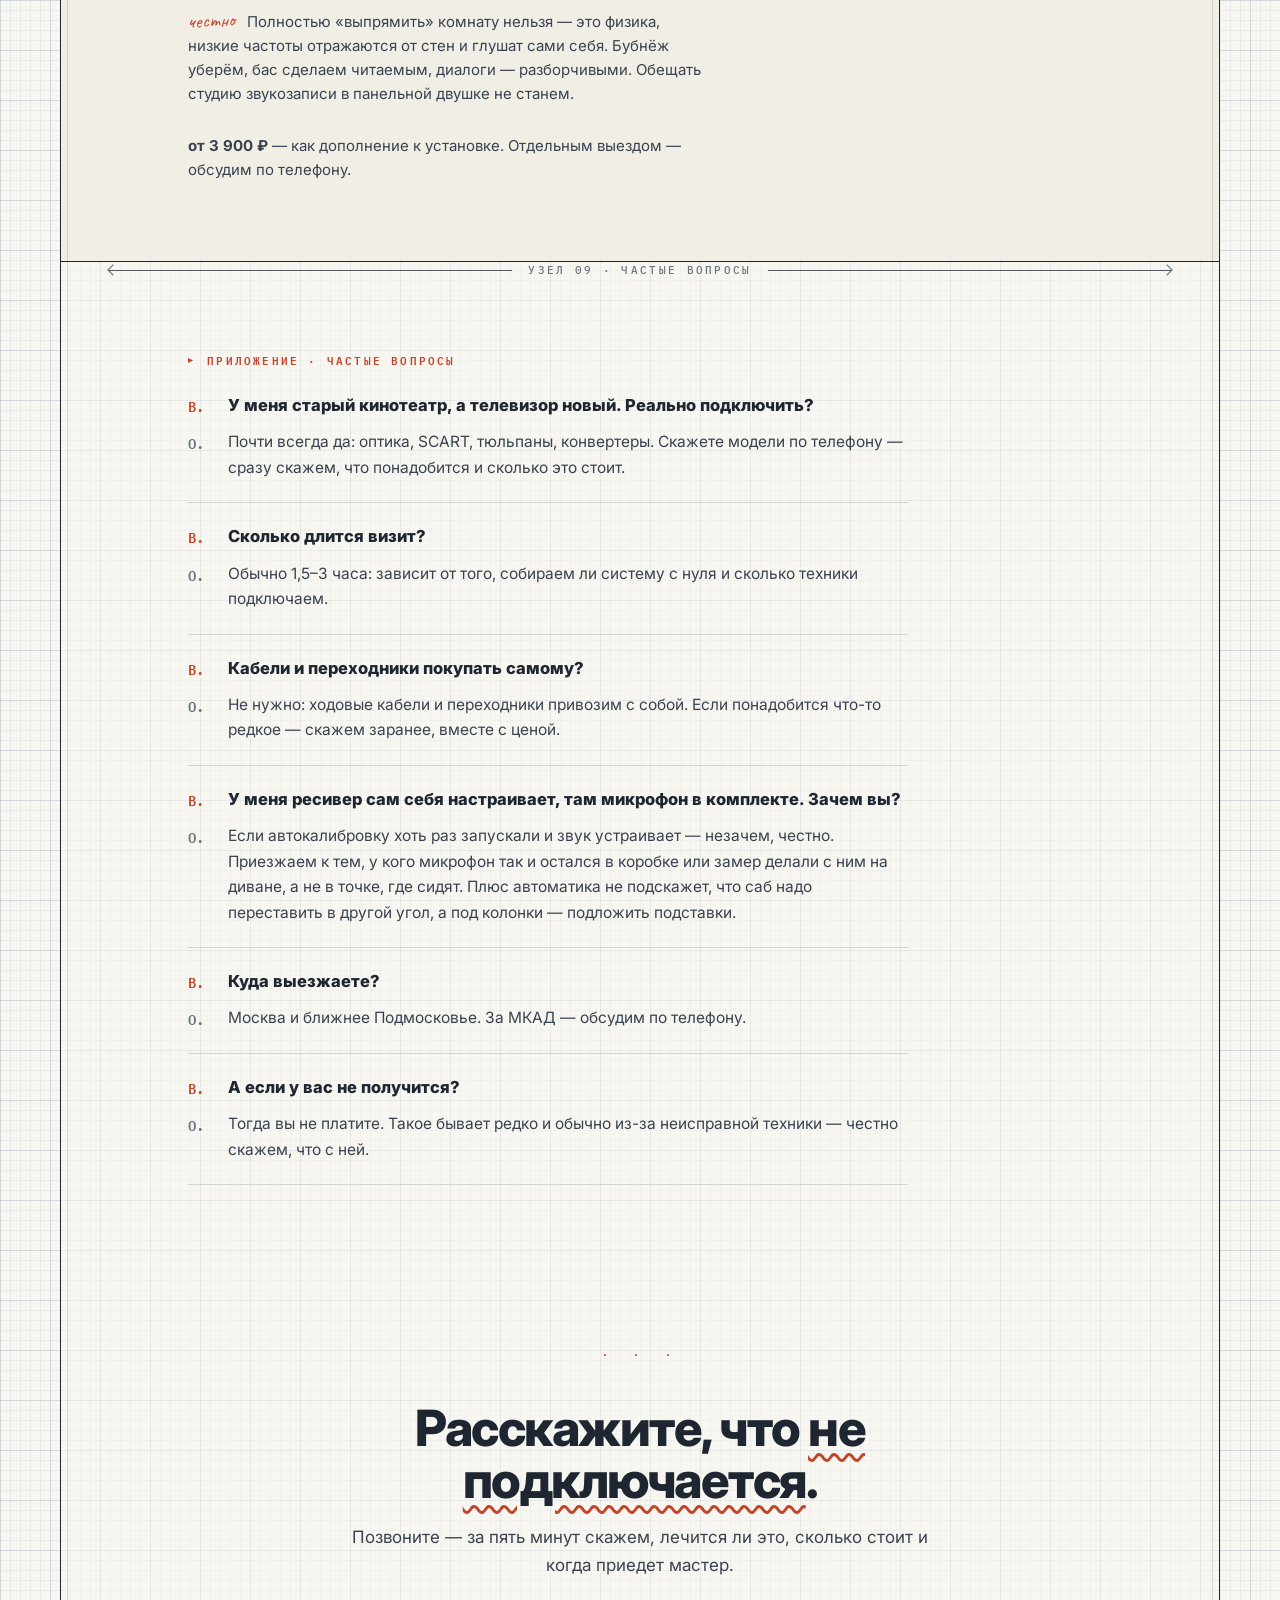
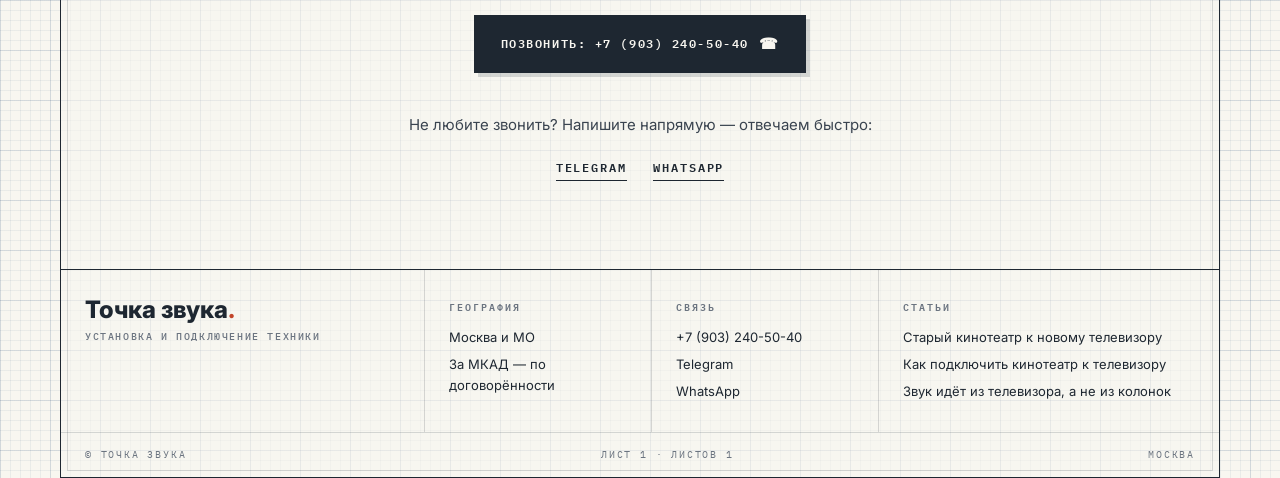
==== commit ec042e2e: "feat: SEO-статьи — 3 материала под DIY-запросы (старый кинотеатр, подключение к ТВ, звук из телевизо" ====
--- a/index.html
+++ b/index.html
@@ -473,7 +473,7 @@
 
   /* ── подвал: основная надпись ───────────────────────────── */
   footer { border-top: 1.5px solid var(--ink); }
-  .foot-grid { display: grid; grid-template-columns: 2fr 1fr 1fr; }
+  .foot-grid { display: grid; grid-template-columns: 1.6fr 1fr 1fr 1.5fr; }
   .foot-grid > div { padding: 28px 24px; }
   .foot-grid > div + div { border-left: 1px solid var(--rule); }
   .foot-grid .brand { font-weight: 800; font-size: 24px; line-height: 1; }
@@ -992,6 +992,12 @@
         <a href="https://t.me/vad6277">Telegram</a>
         <a href="https://wa.me/79032405040">WhatsApp</a>
       </div>
+      <div class="col">
+        <h4>Статьи</h4>
+        <a href="/stati/staryy-kinoteatr-k-novomu-televizoru.html">Старый кинотеатр к новому телевизору</a>
+        <a href="/stati/kak-podklyuchit-domashniy-kinoteatr-k-televizoru.html">Как подключить кинотеатр к телевизору</a>
+        <a href="/stati/zvuk-idet-iz-televizora-a-ne-iz-kolonok.html">Звук идёт из телевизора, а не из колонок</a>
+      </div>
     </div>
     <div class="colophon">
       <!-- реквизиты ИП добавить сюда, когда будут -->
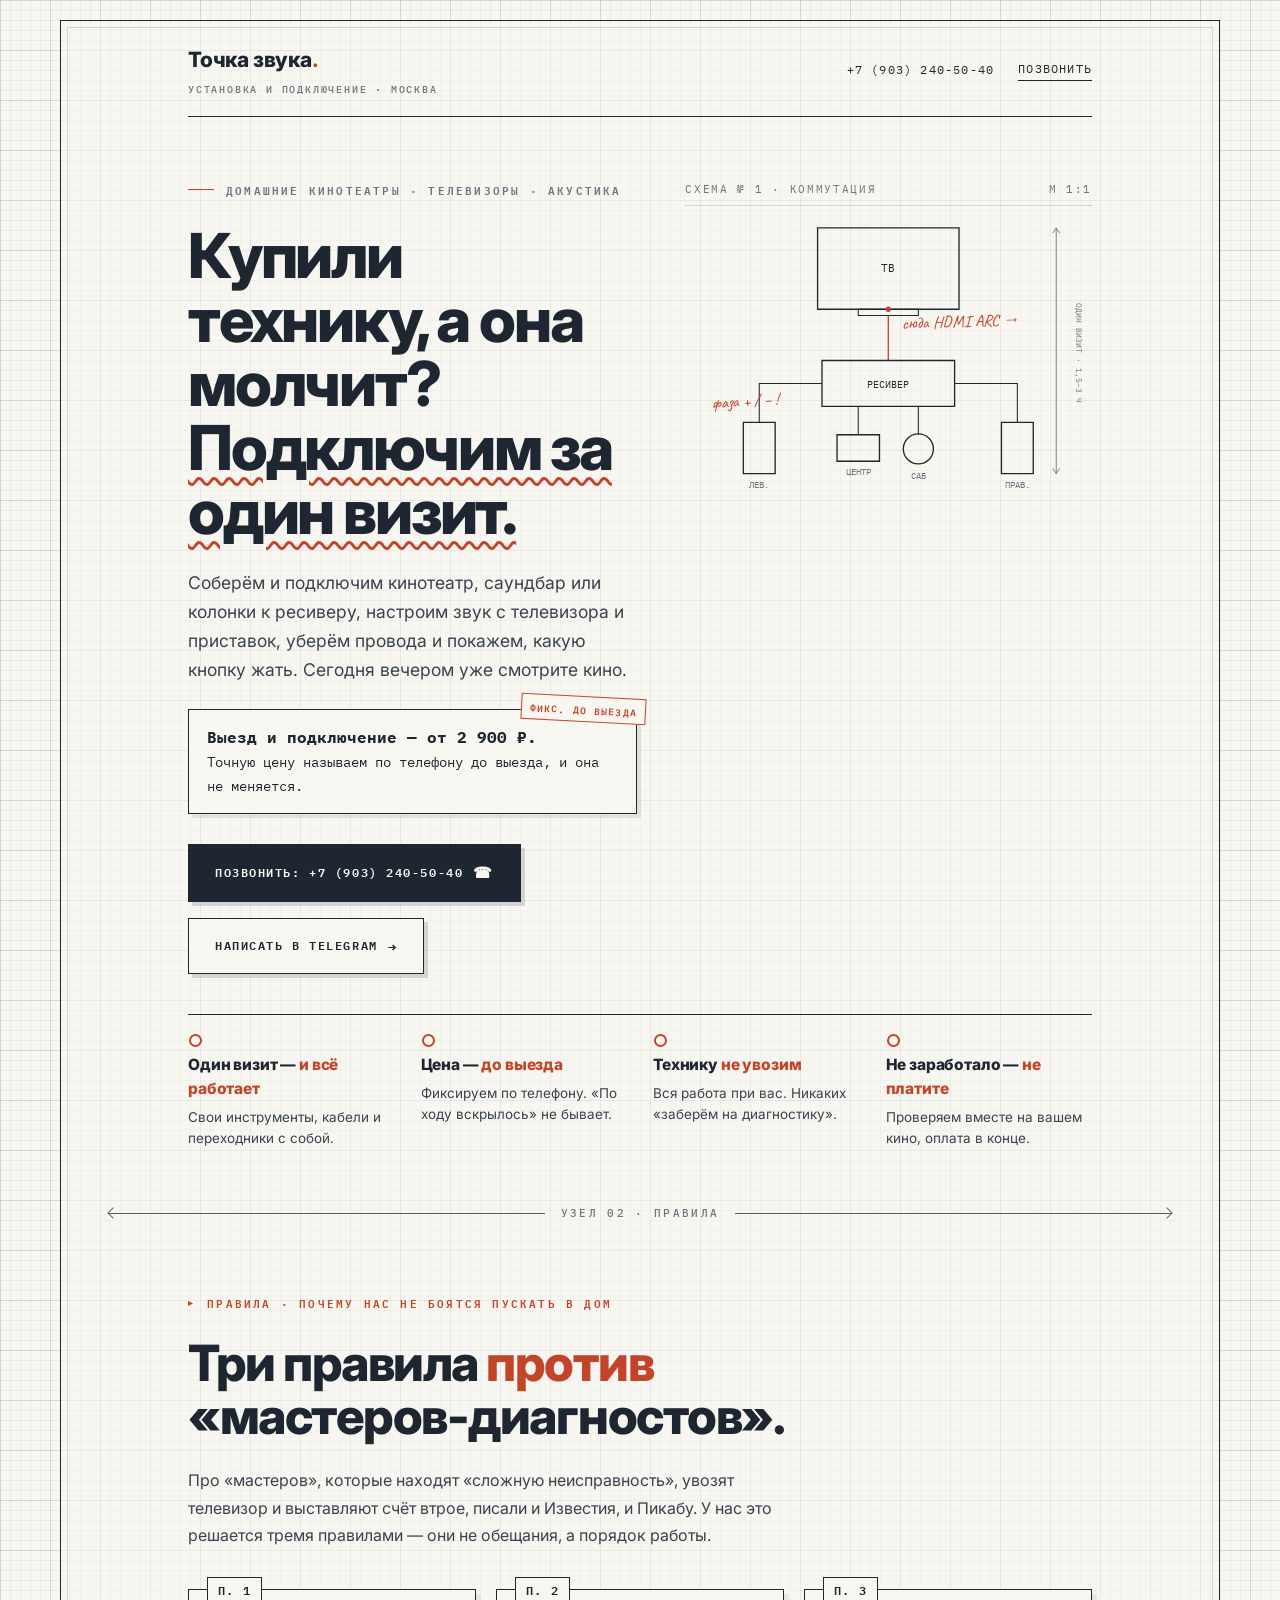
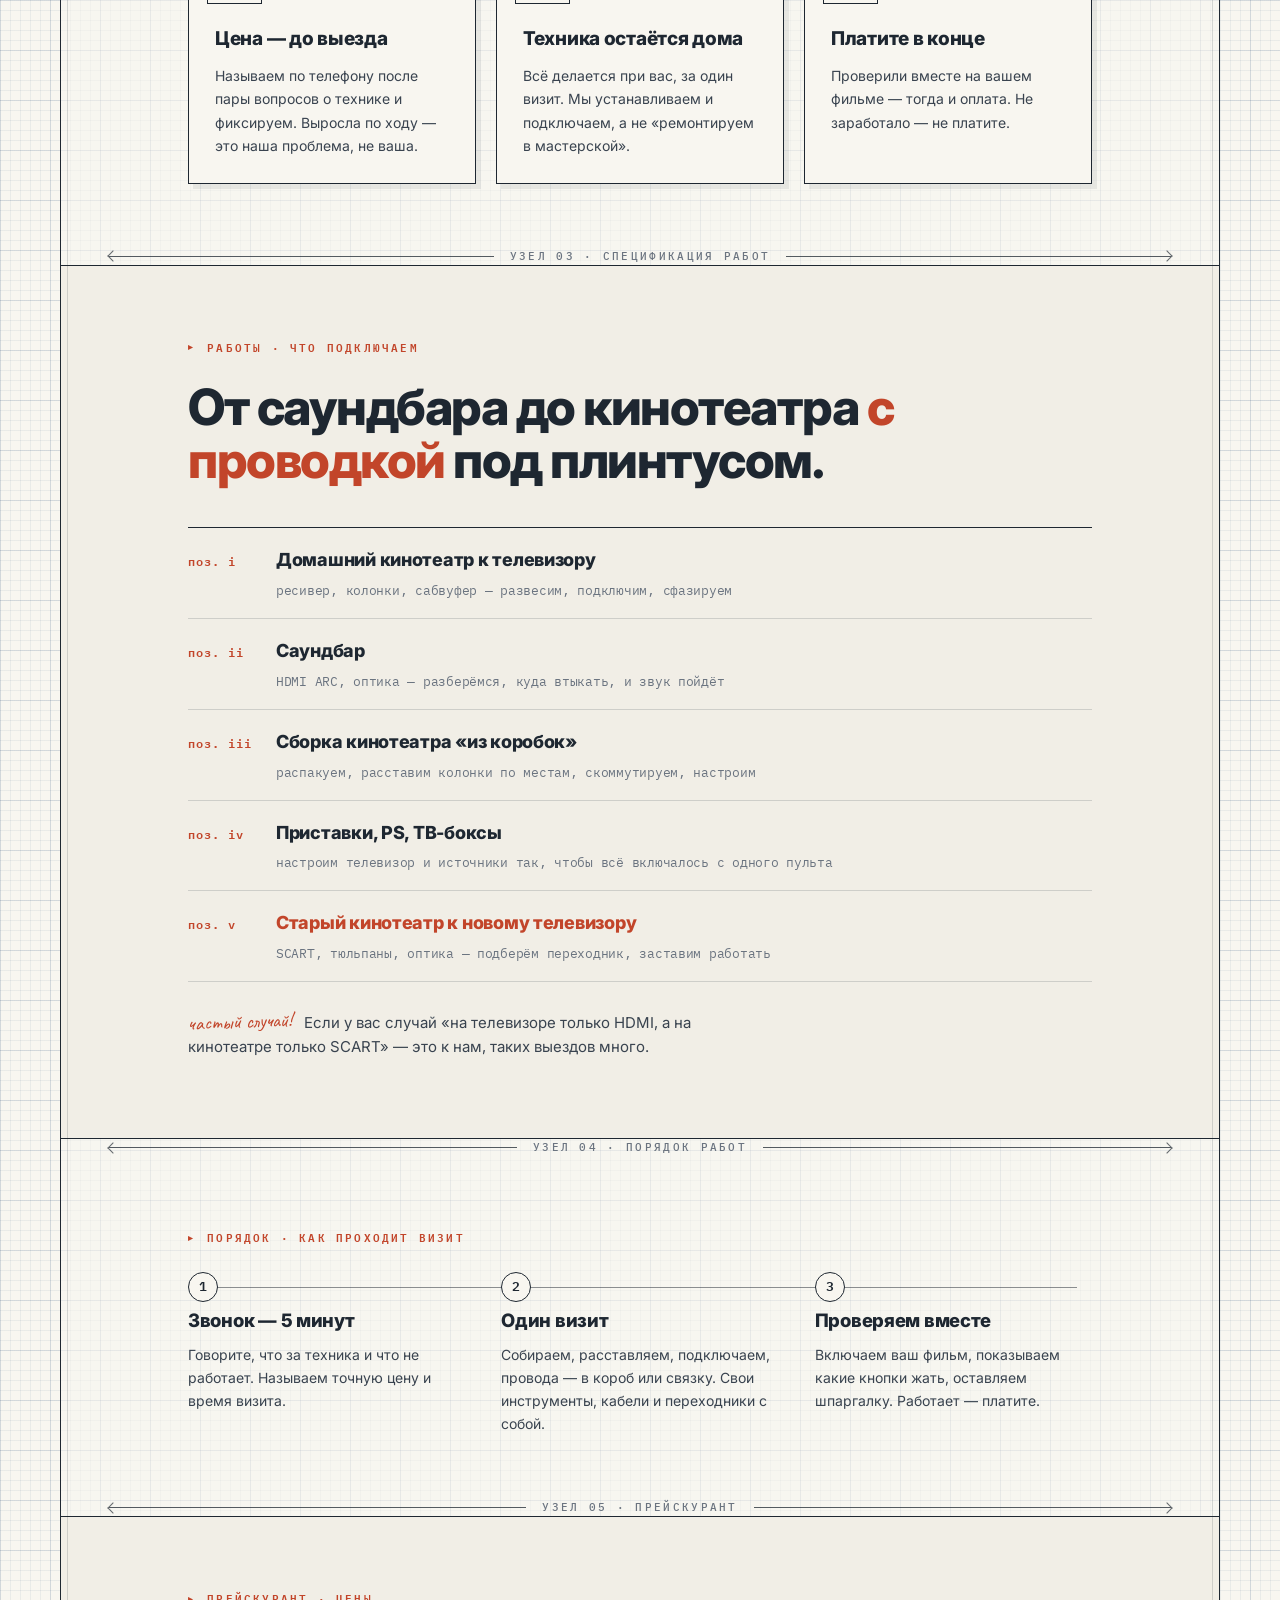
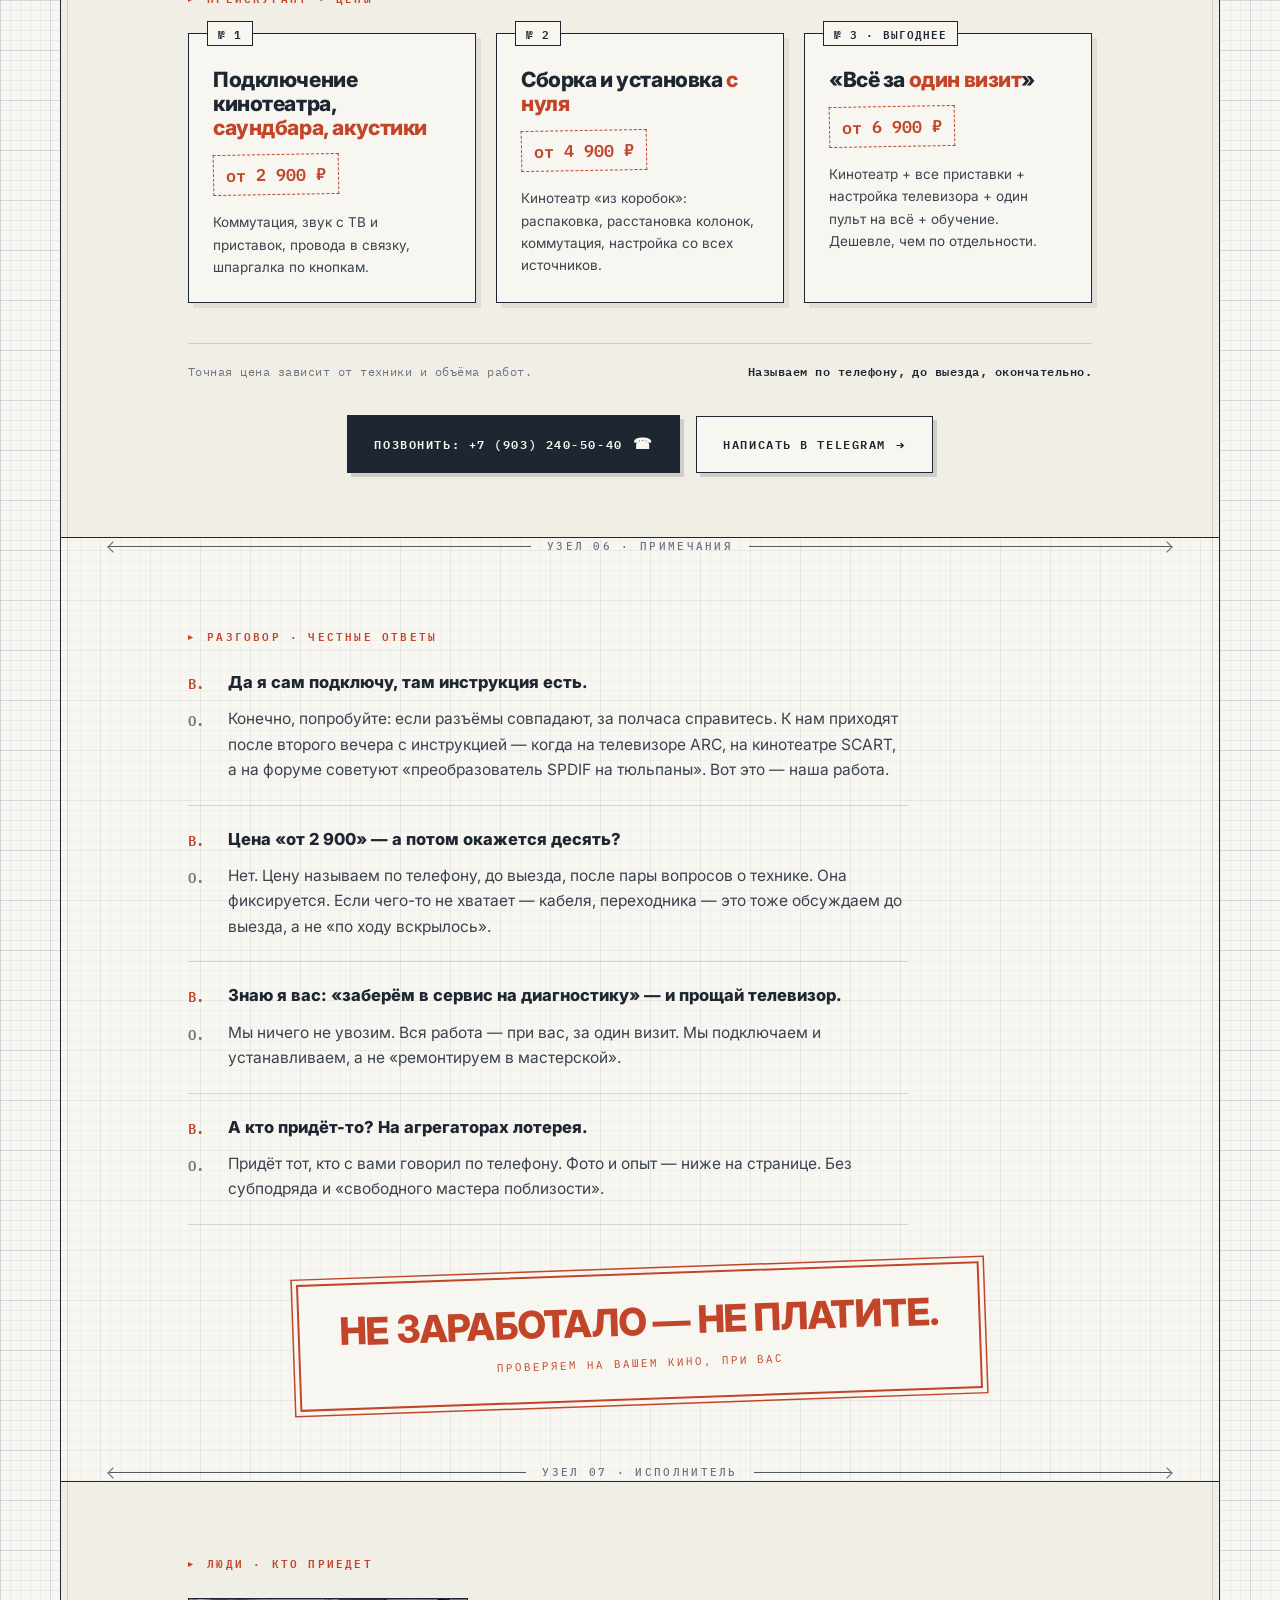
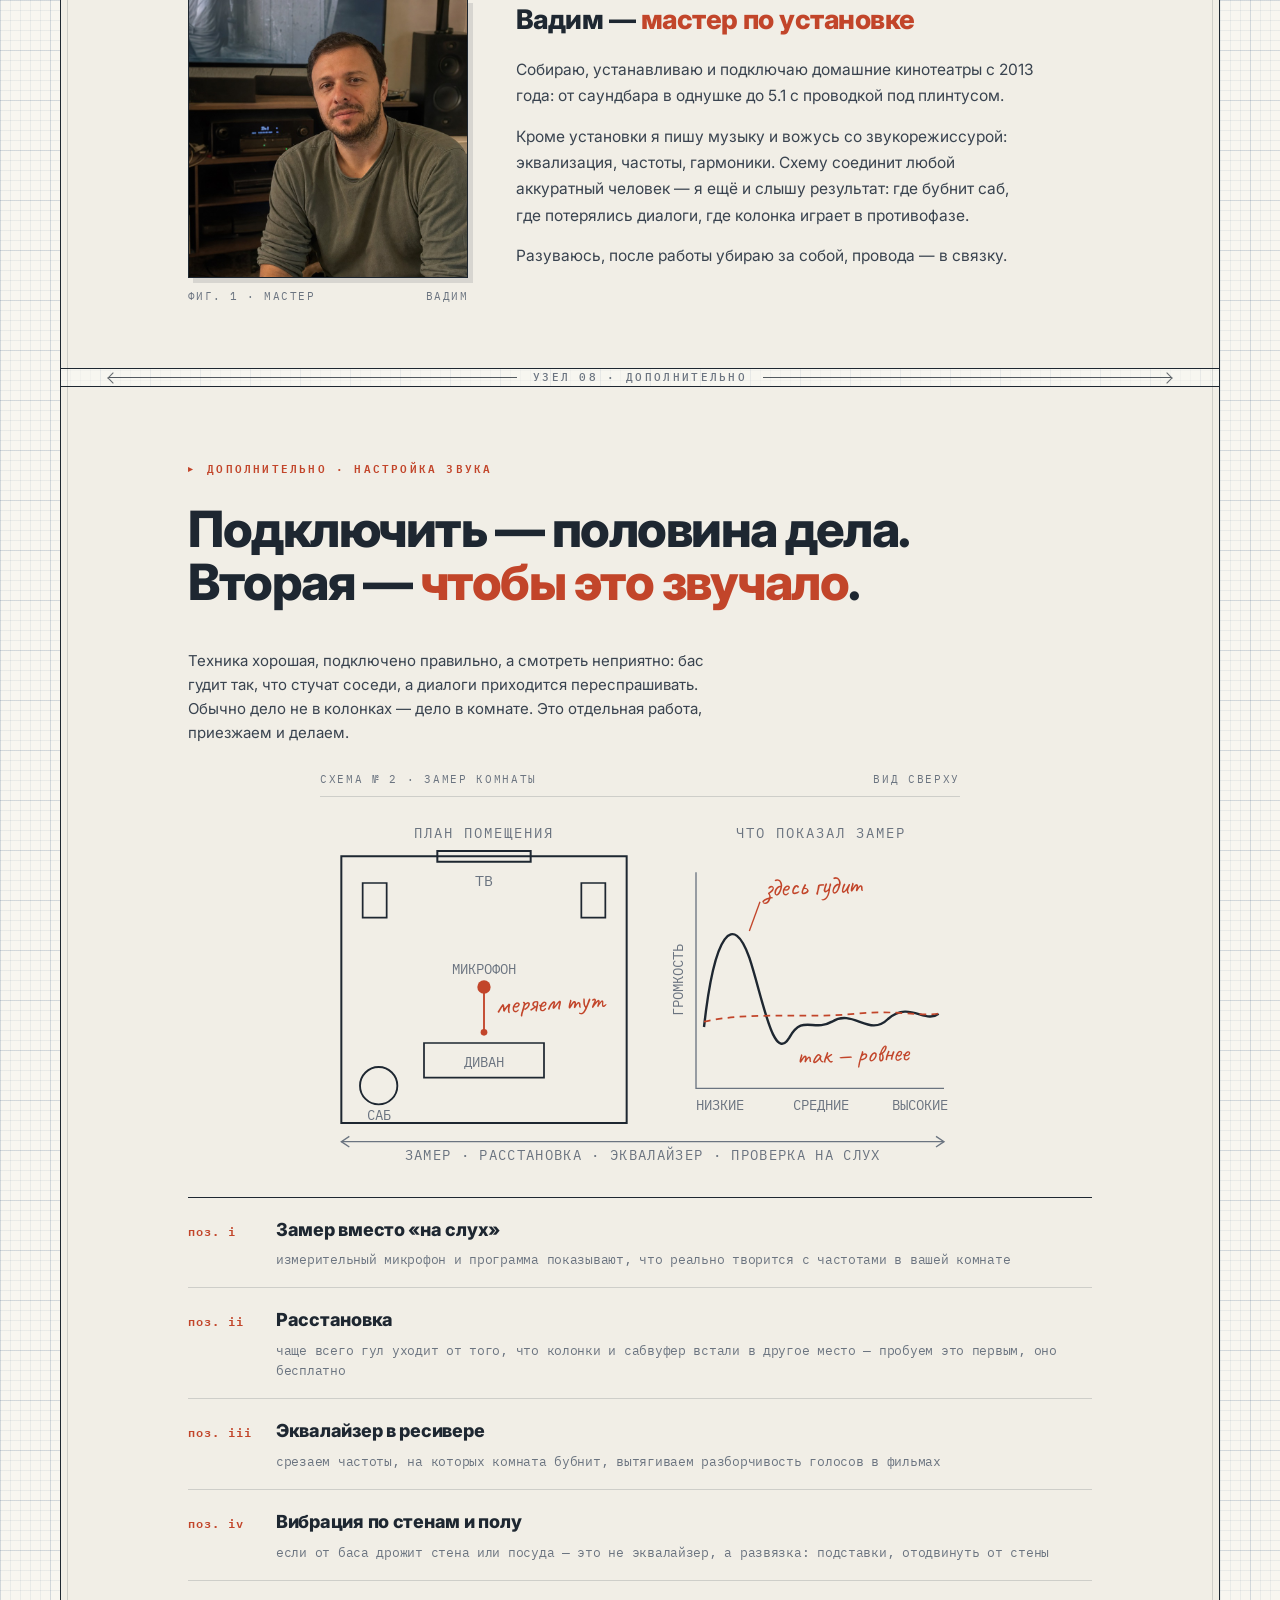
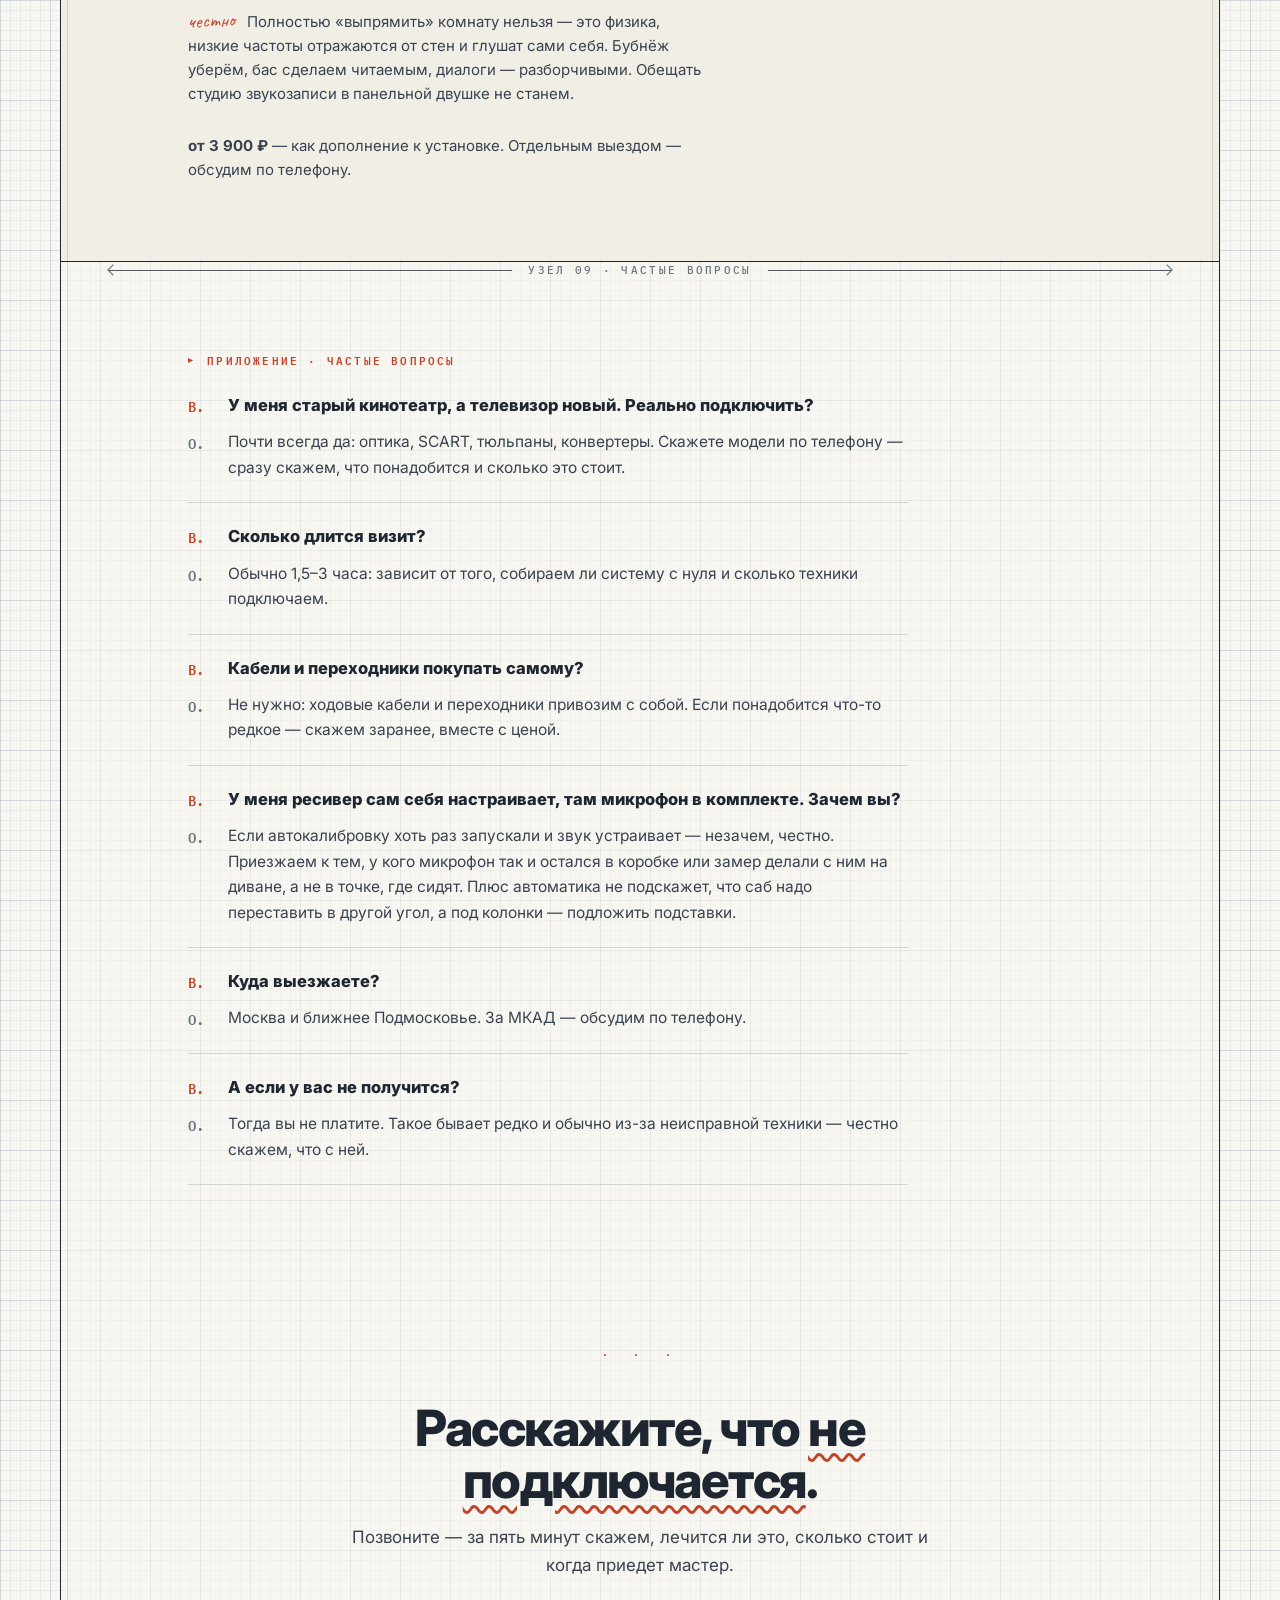
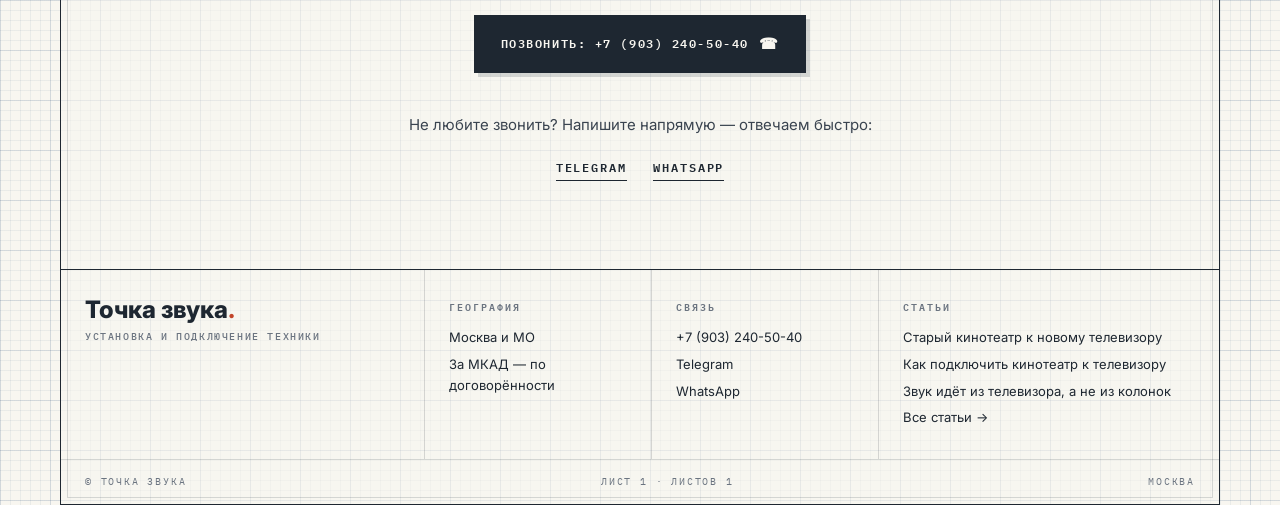
==== commit 7ca21fb0: "feat: страница-витрина /stati/ + сквозная навигация к разделу статей - Список всех статей карточками" ====
--- a/index.html
+++ b/index.html
@@ -997,6 +997,7 @@
         <a href="/stati/staryy-kinoteatr-k-novomu-televizoru.html">Старый кинотеатр к новому телевизору</a>
         <a href="/stati/kak-podklyuchit-domashniy-kinoteatr-k-televizoru.html">Как подключить кинотеатр к телевизору</a>
         <a href="/stati/zvuk-idet-iz-televizora-a-ne-iz-kolonok.html">Звук идёт из телевизора, а не из колонок</a>
+        <a href="/stati/">Все статьи →</a>
       </div>
     </div>
     <div class="colophon">
